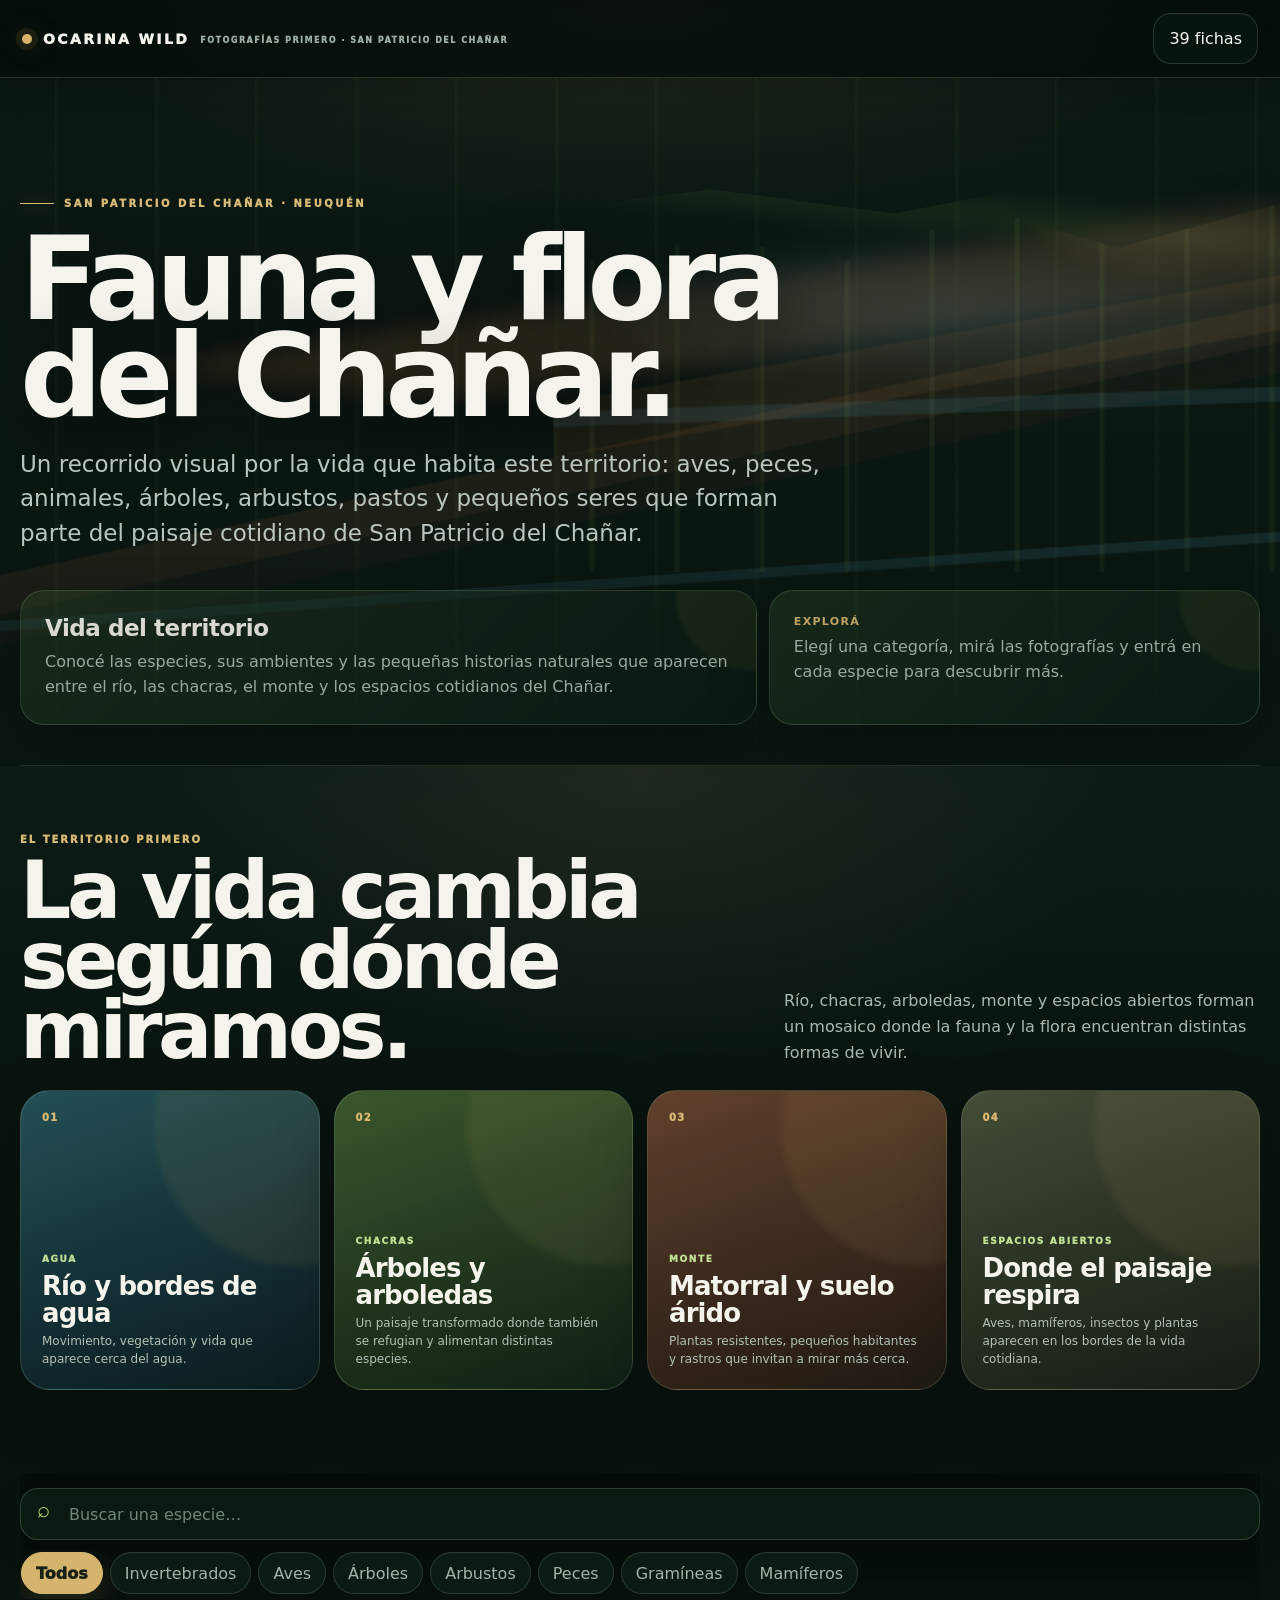
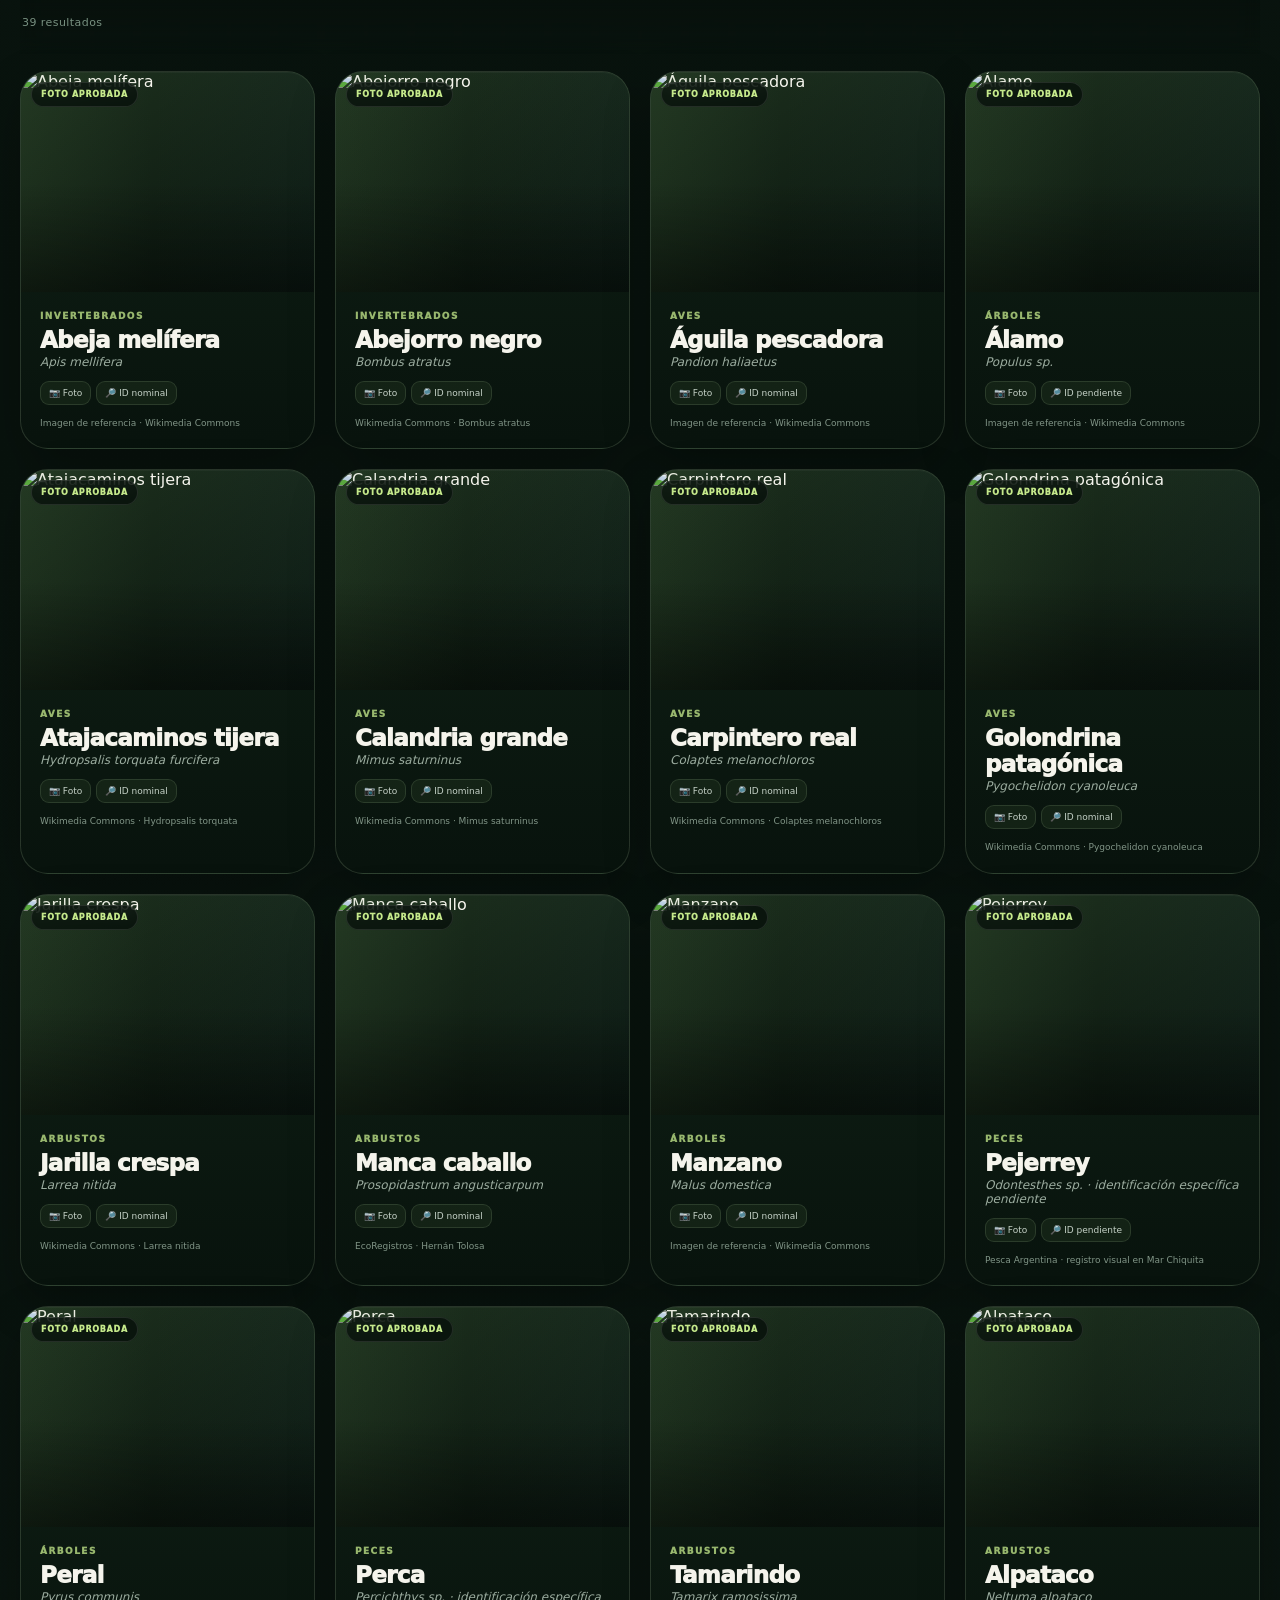
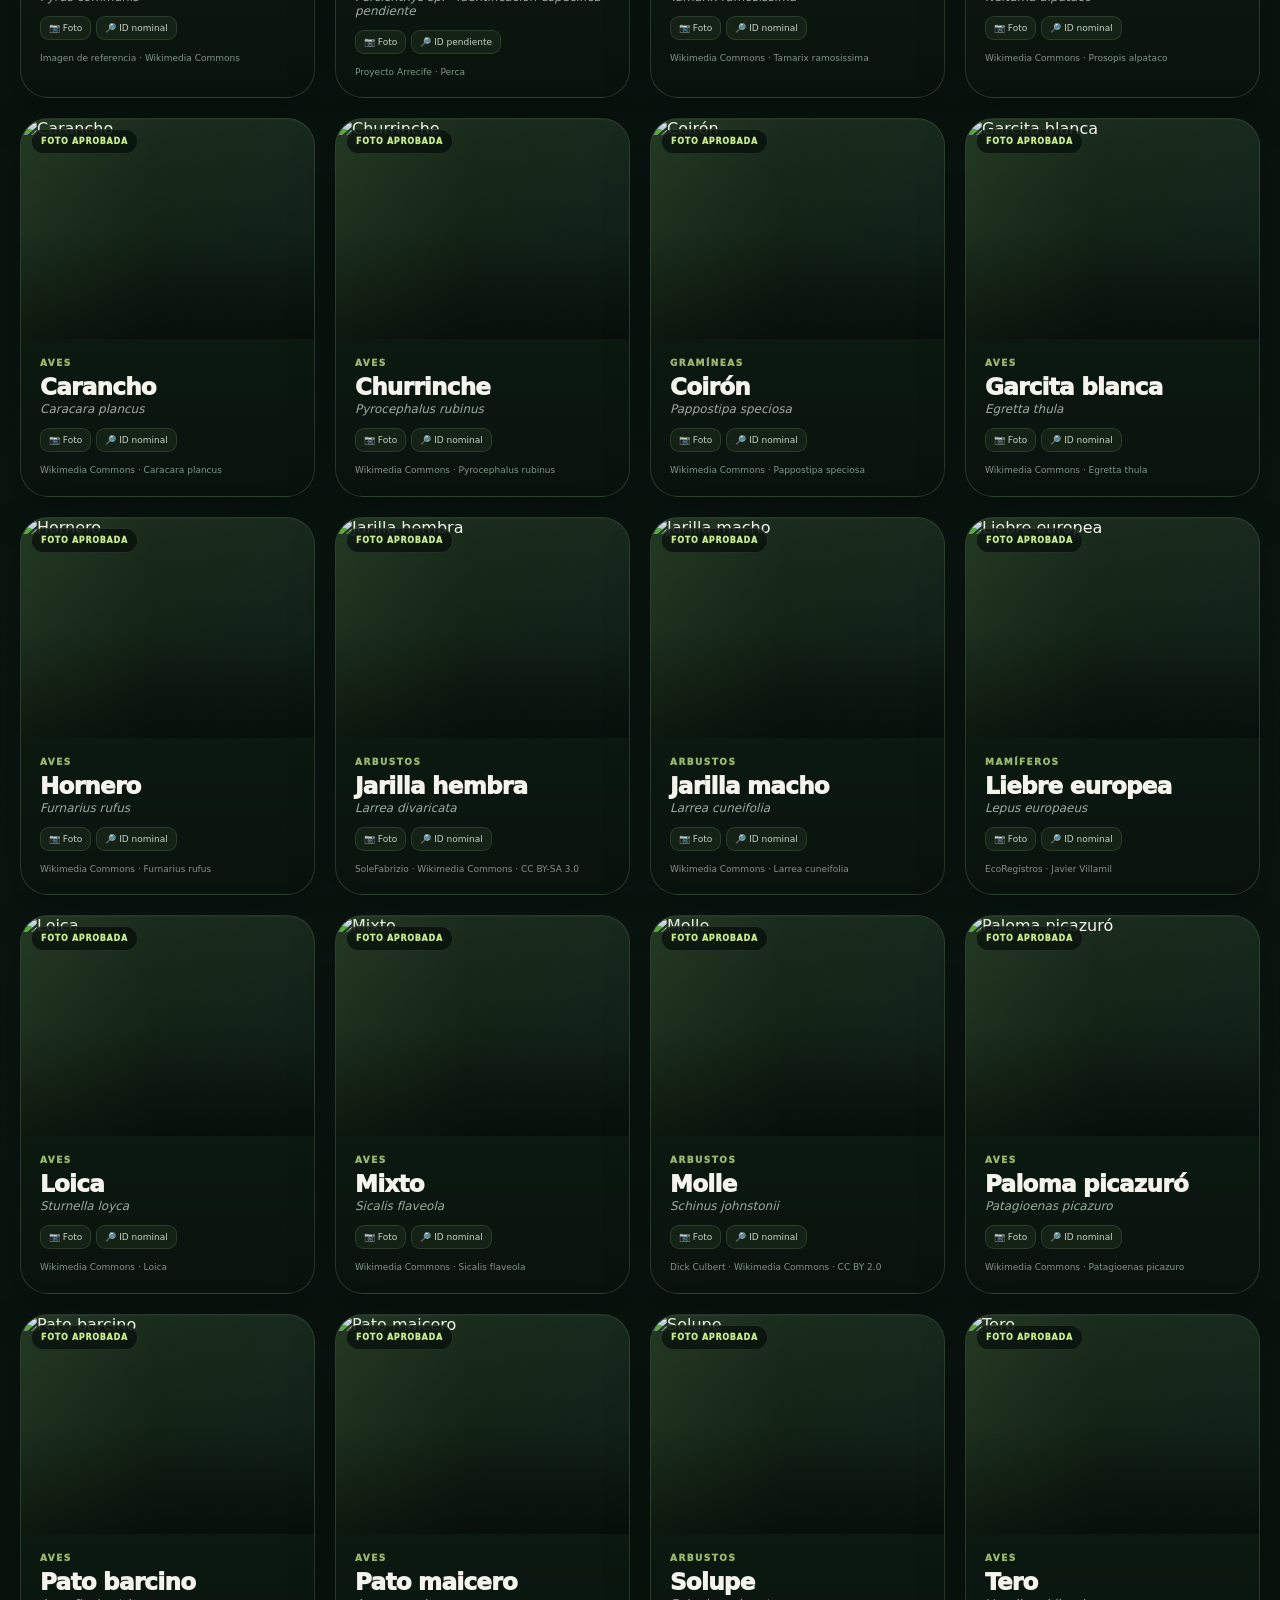
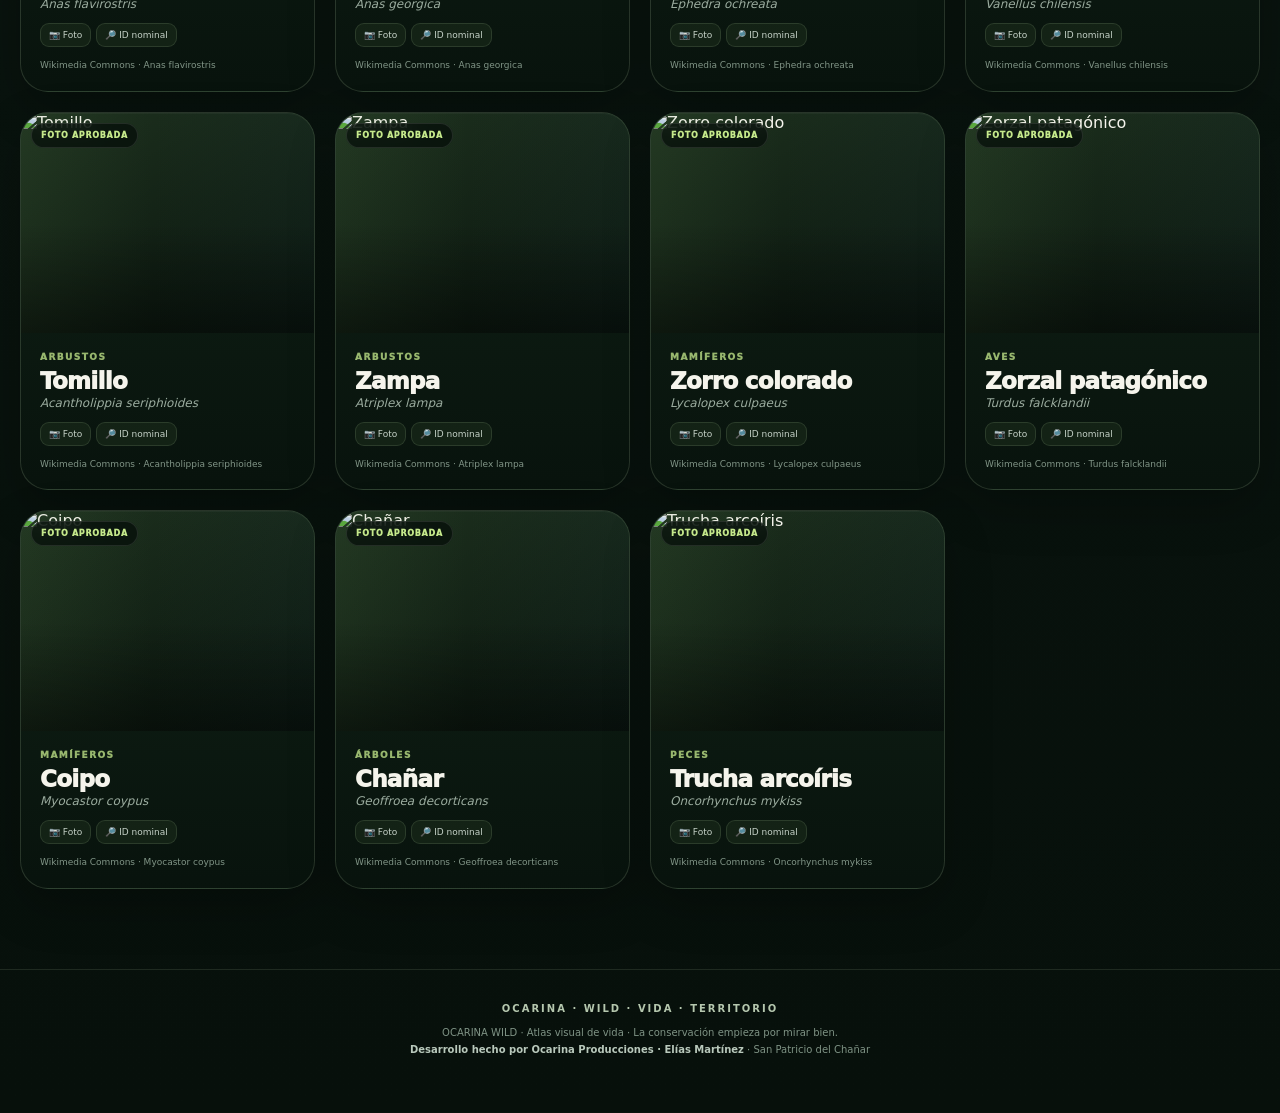
==== index.html @ 0716a410 "OCARINA WILD: reforzar identidad visual de San Patricio del Chañar" ====
<!doctype html>
<html lang="es">
<head>
<meta charset="utf-8"><meta name="viewport" content="width=device-width,initial-scale=1">
<meta name="theme-color" content="#07150e">
<title>OCARINA WILD · Fauna y flora de San Patricio del Chañar</title>
<style>
:root{
 --bg:#050b08;--bg2:#09150f;--panel:rgba(13,27,19,.82);--panel-solid:#0d1d14;
 --panel2:#12291c;--line:rgba(176,235,147,.16);--line-strong:rgba(186,242,138,.34);
 --text:#f5f8f3;--muted:#9aafa0;--accent:#baf28a;--accent2:#7ed957;--gold:#f3d27b;
 --shadow:0 24px 70px rgba(0,0,0,.32);--radius:24px;
}
*{box-sizing:border-box}
html{scroll-behavior:smooth}
body{
 margin:0;min-height:100vh;color:var(--text);
 font-family:Inter,ui-sans-serif,system-ui,-apple-system,BlinkMacSystemFont,"Segoe UI",sans-serif;
 background:
 radial-gradient(900px 520px at 50% -12%,rgba(67,125,73,.34),transparent 68%),
 radial-gradient(700px 420px at 0% 38%,rgba(37,93,54,.13),transparent 70%),
 linear-gradient(180deg,#07110b 0%,#050b08 48%,#07100b 100%);
 overflow-x:hidden;
}
body:before{
 content:"";position:fixed;inset:0;pointer-events:none;opacity:.16;z-index:-1;
 background-image:radial-gradient(rgba(255,255,255,.5) .55px,transparent .55px);
 background-size:7px 7px;mask-image:linear-gradient(to bottom,black,transparent 75%);
}
button,input{font:inherit}
button{touch-action:manipulation}
header{
 position:sticky;top:0;z-index:50;
 background:rgba(5,11,8,.72);backdrop-filter:blur(22px) saturate(1.3);
 border-bottom:1px solid rgba(186,242,138,.12);
 box-shadow:0 8px 30px rgba(0,0,0,.14)
}
.nav{max-width:1480px;margin:auto;padding:12px 20px;display:flex;justify-content:space-between;align-items:center;gap:15px}
.brand{font-weight:950;letter-spacing:.14em;font-size:14px;display:flex;align-items:center;gap:11px}
.brand:before{content:"";width:10px;height:10px;border-radius:50%;background:var(--accent);box-shadow:0 0 0 6px rgba(186,242,138,.08),0 0 24px rgba(186,242,138,.45)}
.brand small{display:block;color:#789181;font-size:8px;letter-spacing:.19em;margin-top:4px}
.counter{background:rgba(186,242,138,.07);border:1px solid var(--line);padding:10px 14px;border-radius:999px;color:var(--accent);font-weight:900;font-size:12px;white-space:nowrap}
main{max-width:1480px;margin:auto;padding:24px 20px 80px}
.hero{position:relative;padding:76px 0 34px;display:grid;gap:22px;isolation:isolate}
.hero:before{
 content:"WILD";position:absolute;right:-4%;top:8px;z-index:-1;font-size:clamp(120px,24vw,360px);
 font-weight:1000;letter-spacing:-.09em;color:rgba(186,242,138,.035);line-height:1;pointer-events:none
}
.eyebrow{color:var(--accent);font-size:10px;font-weight:950;letter-spacing:.22em;text-transform:uppercase;display:flex;align-items:center;gap:10px}
.eyebrow:before{content:"";width:34px;height:1px;background:var(--accent);box-shadow:0 0 12px rgba(186,242,138,.6)}
.hero h1{font-size:clamp(52px,8.5vw,112px);line-height:.84;letter-spacing:-.06em;margin:0;max-width:1050px;text-wrap:balance}
.hero p{font-size:clamp(17px,2vw,23px);line-height:1.5;color:var(--muted);max-width:860px;margin:0}
.law{display:grid;grid-template-columns:1.35fr .65fr;gap:14px;margin-top:4px}
.law-main,.law-side{
 position:relative;overflow:hidden;background:linear-gradient(135deg,rgba(186,242,138,.12),rgba(11,28,18,.84));
 border:1px solid var(--line);border-radius:var(--radius);padding:24px;box-shadow:var(--shadow)
}
.law-main:after,.law-side:after{content:"";position:absolute;width:150px;height:150px;border-radius:50%;right:-70px;top:-70px;background:rgba(186,242,138,.07);filter:blur(2px)}
.law-main strong{display:block;font-size:21px;margin-bottom:9px;letter-spacing:-.02em}
.law-main span,.law-side span{color:var(--muted);line-height:1.55}
.law-side b{display:block;color:var(--gold);margin-bottom:7px;font-size:11px;letter-spacing:.12em;text-transform:uppercase}
.pipeline{display:none;grid-template-columns:repeat(4,1fr);gap:10px;margin:20px 0}
.step{
 position:relative;overflow:hidden;background:linear-gradient(180deg,rgba(18,41,28,.8),rgba(10,23,16,.72));
 border:1px solid var(--line);border-radius:19px;padding:16px;transition:transform .25s ease,border-color .25s ease,background .25s ease
}
.step:hover{transform:translateY(-3px);border-color:var(--line-strong);background:rgba(18,41,28,.96)}
.step i{display:block;color:var(--gold);font-size:10px;font-style:normal;font-weight:950;letter-spacing:.12em}
.step b{display:block;margin:7px 0 4px;font-size:15px}.step span{color:var(--muted);font-size:12px;line-height:1.4}
.stats{display:none;grid-template-columns:repeat(5,1fr);gap:10px;margin:24px 0}
.stat{
 background:rgba(10,23,16,.74);border:1px solid var(--line);border-radius:18px;padding:15px;
 box-shadow:inset 0 1px 0 rgba(255,255,255,.025)
}
.stat b{display:block;font-size:28px;letter-spacing:-.04em}.stat span{color:var(--muted);font-size:10px;line-height:1.3}.stat.warn{border-color:rgba(243,210,123,.18)}.stat.warn b{color:var(--gold)}
.controls{position:sticky;top:66px;z-index:15;display:grid;gap:10px;margin:28px 0 17px;padding:12px 0;background:linear-gradient(180deg,rgba(5,11,8,.96) 0%,rgba(5,11,8,.88) 75%,transparent);backdrop-filter:blur(8px)}
.search{
 width:100%;min-height:52px;padding:15px 18px 15px 48px;border-radius:17px;border:1px solid var(--line);
 background:rgba(13,29,20,.9);color:var(--text);outline:none;
 box-shadow:0 12px 30px rgba(0,0,0,.18);transition:border-color .2s,box-shadow .2s
}
.search:focus{border-color:var(--line-strong);box-shadow:0 0 0 4px rgba(186,242,138,.06),0 12px 30px rgba(0,0,0,.2)}
.search::placeholder{color:#708678}
.controls:before{content:"⌕";position:absolute;left:17px;top:24px;color:var(--accent);font-size:22px;pointer-events:none}
.filters{display:flex;gap:7px;overflow:auto;padding:2px 1px 5px;scrollbar-width:none}.filters::-webkit-scrollbar{display:none}
.filter{
 min-height:42px;white-space:nowrap;border:1px solid var(--line);background:rgba(13,29,20,.78);color:var(--muted);
 padding:9px 14px;border-radius:999px;cursor:pointer;transition:.18s;box-shadow:inset 0 1px 0 rgba(255,255,255,.025)
}
.filter:hover{color:var(--text);border-color:var(--line-strong);transform:translateY(-1px)}
.filter.active{background:var(--accent);color:#10200e;border-color:var(--accent);font-weight:950;box-shadow:0 8px 24px rgba(126,217,87,.14)}
.results{color:#789181;font-size:11px;margin:7px 2px 13px}
.grid{display:grid;grid-template-columns:repeat(4,minmax(0,1fr));gap:16px}
.card{
 position:relative;background:linear-gradient(180deg,rgba(14,31,21,.95),rgba(9,21,15,.95));
 border:1px solid var(--line);border-radius:22px;overflow:hidden;cursor:pointer;
 box-shadow:0 12px 35px rgba(0,0,0,.18);transition:transform .3s cubic-bezier(.2,.8,.2,1),border-color .3s,box-shadow .3s
}
.card:hover{transform:translateY(-7px);border-color:rgba(186,242,138,.34);box-shadow:0 24px 55px rgba(0,0,0,.34)}
.card:active{transform:translateY(-2px) scale(.995)}
.photo{aspect-ratio:4/3;background:#08130c;position:relative;overflow:hidden}
.photo:after{content:"";position:absolute;inset:0;background:linear-gradient(180deg,transparent 55%,rgba(0,0,0,.34));pointer-events:none}
.photo img{width:100%;height:100%;display:block;object-fit:cover;transition:transform .65s cubic-bezier(.2,.8,.2,1),filter .35s}
.card:hover .photo img{transform:scale(1.055);filter:saturate(1.06) contrast(1.02)}
.photo-state{position:absolute;left:10px;top:10px;z-index:2;border-radius:999px;padding:7px 9px;font-size:8px;font-weight:950;letter-spacing:.09em;background:rgba(0,0,0,.62);backdrop-filter:blur(8px);border:1px solid rgba(255,255,255,.1)}
.photo-state.ok{color:var(--accent)}.photo-state.hold{color:var(--gold)}
.body{padding:15px}.tag{font-size:9px;text-transform:uppercase;letter-spacing:.16em;color:var(--accent);font-weight:950}
.name{font-size:21px;font-weight:950;margin:6px 0 2px;letter-spacing:-.03em}.sci{color:#8fa596;font-size:12px;font-style:italic}
.chips{display:flex;gap:5px;flex-wrap:wrap;margin:12px 0}.chips span{font-size:9px;color:#c4d5c7;background:rgba(18,41,28,.8);border:1px solid var(--line);padding:6px 8px;border-radius:9px}
.source{color:#6f8876;font-size:9px;line-height:1.4}
.empty{padding:65px 20px;text-align:center;color:var(--muted);border:1px dashed var(--line);border-radius:22px;background:rgba(13,29,20,.45)}
footer{max-width:1480px;margin:auto;padding:30px 20px 55px;color:#6e8475;font-size:10px;line-height:1.7;text-align:center;border-top:1px solid rgba(176,235,147,.08)}
footer:before{content:"OCARINA · WILD · VIDA · TERRITORIO";display:block;color:#92a897;letter-spacing:.2em;font-weight:900;margin-bottom:7px}
dialog{
 width:min(1040px,calc(100% - 18px));max-height:94vh;padding:0;border:1px solid rgba(186,242,138,.2);
 border-radius:28px;background:#0b1b12;color:var(--text);overflow:auto;box-shadow:0 35px 100px rgba(0,0,0,.65)
}
dialog::backdrop{background:rgba(0,0,0,.82);backdrop-filter:blur(7px)}
.modal-photo{width:100%;max-height:60vh;object-fit:contain;background:#06100a;display:block}
.modal-body{padding:23px}.close{
 position:sticky;top:12px;float:right;z-index:5;border:1px solid rgba(0,0,0,.08);background:var(--accent);
 color:#10200e;border-radius:999px;min-width:44px;min-height:44px;padding:9px 14px;font-weight:950;cursor:pointer;box-shadow:0 8px 25px rgba(0,0,0,.25);margin:12px
}
.modal-body h2{font-size:clamp(30px,5vw,50px);line-height:.95;letter-spacing:-.045em;margin:6px 0 3px}.modal-sci{color:var(--muted);font-style:italic}
.gate{display:inline-block;margin:16px 0 5px;padding:9px 11px;border-radius:10px;font-size:10px;font-weight:950;letter-spacing:.04em}.gate.good{background:rgba(186,242,138,.1);color:var(--accent);border:1px solid rgba(186,242,138,.18)}.gate.hold{background:rgba(244,209,122,.1);color:var(--gold);border:1px solid rgba(244,209,122,.18)}
.evidence{display:grid;grid-template-columns:repeat(4,1fr);gap:9px;margin:13px 0}.evidence div{background:rgba(18,41,28,.78);border:1px solid var(--line);padding:12px;border-radius:13px}.evidence b{display:block;font-size:9px;color:var(--gold);text-transform:uppercase;letter-spacing:.1em}.evidence span{display:block;color:var(--muted);font-size:10px;line-height:1.4;margin-top:6px}
.experience{display:grid;grid-template-columns:repeat(3,1fr);gap:10px;margin-top:17px}.experience div{border-top:1px solid var(--line);padding-top:12px}.experience b{font-size:10px;letter-spacing:.04em}.experience p{color:var(--muted);font-size:11px;line-height:1.5;margin:6px 0}
.source-line{color:#78907d;font-size:10px;margin-top:17px}.source-line a{color:var(--accent);text-decoration:none;display:inline-flex;align-items:center;min-height:44px}
@media(max-width:1050px){.grid{grid-template-columns:repeat(3,1fr)}.stats{grid-template-columns:repeat(3,1fr)}.law{grid-template-columns:1fr}.pipeline{grid-template-columns:repeat(2,1fr)}}
@media(max-width:700px){
 main{padding:18px 12px 60px}.hero{padding-top:45px}.hero h1{font-size:clamp(50px,14vw,72px)}
 .hero:before{right:-18%;top:20px;font-size:150px}.grid{grid-template-columns:repeat(2,1fr);gap:10px}.name{font-size:17px}.body{padding:12px}
 .stats{grid-template-columns:repeat(2,1fr);gap:8px}.stat{padding:13px}.stat b{font-size:24px}
 .controls{top:56px}.evidence,.experience{grid-template-columns:1fr 1fr}.modal-body h2{font-size:32px}
 .law-main,.law-side{padding:19px}.pipeline{gap:8px}
}
@media(max-width:450px){
 .nav{padding:10px 12px}.brand{font-size:12px}.brand small{font-size:7px;max-width:190px;line-height:1.25}.counter{padding:8px 10px;font-size:10px}
 .hero{padding-top:35px}.hero h1{font-size:52px}.hero p{font-size:16px}
 .grid{grid-template-columns:1fr}.photo{aspect-ratio:16/10}.pipeline{grid-template-columns:1fr}.stats{grid-template-columns:1fr 1fr}
 .evidence,.experience{grid-template-columns:1fr}.modal-body{padding:17px}.modal-photo{max-height:48vh}
}
@media(prefers-reduced-motion:reduce){
 html{scroll-behavior:auto}.card,.card:hover,.step,.step:hover,.photo img,.card:hover .photo img{transition:none;transform:none}
}
@media(pointer:coarse){.filter{min-height:44px}.close{min-width:46px;min-height:46px}}

.territory-showcase{margin:34px 0 8px;padding:34px 0 8px;border-top:1px solid rgba(176,235,147,.10)}
.territory-heading{display:grid;grid-template-columns:1.15fr .85fr;gap:30px;align-items:end;margin-bottom:18px}
.section-kicker{display:block;color:var(--gold);font-size:10px;font-weight:950;letter-spacing:.2em;margin-bottom:10px}
.territory-heading h2{margin:0;font-size:clamp(32px,5vw,62px);line-height:.92;letter-spacing:-.055em}
.territory-heading p{margin:0;color:var(--muted);font-size:15px;line-height:1.6;max-width:620px}
.territory-grid{display:grid;grid-template-columns:repeat(4,1fr);gap:10px}
.territory-card{min-height:220px;padding:18px;display:flex;flex-direction:column;justify-content:space-between;border:1px solid var(--line);border-radius:22px;overflow:hidden;position:relative;background:linear-gradient(145deg,rgba(20,46,30,.88),rgba(7,18,12,.96));box-shadow:0 16px 42px rgba(0,0,0,.16);transition:transform .3s,border-color .3s,box-shadow .3s}
.territory-card:before{content:"";position:absolute;width:180px;height:180px;border-radius:50%;right:-70px;top:-70px;background:rgba(186,242,138,.06);filter:blur(3px)}
.territory-card:hover{transform:translateY(-5px);border-color:var(--line-strong);box-shadow:0 25px 55px rgba(0,0,0,.28)}
.territory-card.water{background:linear-gradient(145deg,rgba(20,55,49,.9),rgba(7,18,14,.96))}
.territory-card.rural{background:linear-gradient(145deg,rgba(45,57,25,.88),rgba(10,20,13,.96))}
.territory-card.wild{background:linear-gradient(145deg,rgba(52,43,24,.86),rgba(12,17,11,.96))}
.territory-card.open{background:linear-gradient(145deg,rgba(42,47,29,.84),rgba(9,17,12,.96))}
.territory-mark{font-size:10px;color:var(--gold);font-weight:950;letter-spacing:.12em}
.territory-card span{font-size:9px;color:var(--accent);font-weight:950;letter-spacing:.18em}
.territory-card h3{margin:7px 0 6px;font-size:21px;line-height:1.02;letter-spacing:-.035em}
.territory-card p{margin:0;color:#9eb0a2;font-size:11px;line-height:1.5;max-width:250px}
@media(max-width:1050px){.territory-grid{grid-template-columns:repeat(2,1fr)}}
@media(max-width:700px){.territory-heading{grid-template-columns:1fr;gap:12px}.territory-showcase{margin-top:25px;padding-top:27px}.territory-grid{gap:8px}.territory-card{min-height:190px;padding:15px}.territory-card h3{font-size:18px}}
@media(max-width:450px){.territory-grid{grid-template-columns:1fr}.territory-card{min-height:155px}.territory-card p{max-width:310px}}


/* WILD EXPERIENCE LAYER · visual only */
body{background:
 radial-gradient(1000px 500px at 50% -10%,rgba(83,140,76,.30),transparent 68%),
 radial-gradient(600px 500px at 100% 35%,rgba(44,102,60,.12),transparent 70%),
 linear-gradient(180deg,#06110a 0%,#050b08 42%,#08120c 100%);}
body:after{content:"";position:fixed;inset:0;pointer-events:none;z-index:60;opacity:.035;background:linear-gradient(115deg,transparent 0 48%,rgba(255,255,255,.8) 49%,transparent 50%);background-size:320px 320px;mix-blend-mode:screen}
.hero{min-height:560px;align-content:center;padding:105px 0 54px}
.hero:after{content:"";position:absolute;inset:5% -10% 0;border-radius:50%;background:radial-gradient(ellipse at center,rgba(143,190,105,.12),transparent 62%);z-index:-2;filter:blur(12px)}
.hero h1{max-width:1120px;text-shadow:0 10px 50px rgba(0,0,0,.35)}
.hero p{max-width:760px}
.law{margin-top:10px;transform:translateY(8px);opacity:.88;transition:opacity .4s,transform .4s}
.law:hover{opacity:1;transform:translateY(4px)}
.territory-showcase{position:relative;margin:20px 0 15px;padding:58px 0 28px;border-top:1px solid rgba(176,235,147,.10)}
.territory-showcase:before{content:"";position:absolute;left:-12%;right:-12%;top:0;height:360px;background:radial-gradient(ellipse at 50% 0,rgba(108,153,83,.11),transparent 68%);pointer-events:none}
.territory-heading{position:relative;display:grid;grid-template-columns:1.2fr .8fr;gap:50px;align-items:end;margin-bottom:25px}
.territory-heading h2{font-size:clamp(38px,6vw,76px);line-height:.87}
.territory-heading p{font-size:16px;max-width:560px}
.territory-grid{position:relative;display:grid;grid-template-columns:repeat(4,1fr);gap:11px}
.territory-card{min-height:280px;padding:21px;border-radius:28px;background:linear-gradient(155deg,rgba(24,53,34,.93),rgba(6,17,11,.98));transition:transform .5s cubic-bezier(.2,.8,.2,1),border-color .4s,box-shadow .5s}
.territory-card:after{content:"";position:absolute;inset:0;background:linear-gradient(135deg,transparent 35%,rgba(255,255,255,.025));pointer-events:none}
.territory-card:hover{transform:translateY(-9px) scale(1.012);box-shadow:0 30px 70px rgba(0,0,0,.34)}
.territory-card h3{font-size:24px}
.territory-card p{font-size:12px}
.controls{margin-top:40px}
.results{letter-spacing:.04em}
.grid{gap:18px}
.card{border-radius:26px}
.card:after{content:"";position:absolute;inset:0;border-radius:26px;pointer-events:none;box-shadow:inset 0 1px 0 rgba(255,255,255,.035)}
.photo{aspect-ratio:4/3}
.photo img{filter:saturate(.94) contrast(1.01)}
.card:hover .photo img{transform:scale(1.07);filter:saturate(1.12) contrast(1.03)}
.body{padding:17px}
.name{font-size:22px}
.card .tag{opacity:.82}
.chips span{transition:background .25s,border-color .25s}
.card:hover .chips span{background:rgba(186,242,138,.08);border-color:rgba(186,242,138,.22)}
dialog{animation:wildDialog .28s ease-out}
@keyframes wildDialog{from{opacity:0;transform:translateY(18px) scale(.985)}to{opacity:1;transform:none}}
.modal-photo{max-height:64vh}
.modal-body{padding:28px}
.modal-body h2{font-size:clamp(36px,5vw,58px)}
.experience div{transition:transform .25s}
.experience div:hover{transform:translateY(-2px)}
@media(max-width:1050px){.territory-grid{grid-template-columns:repeat(2,1fr)}}
@media(max-width:700px){
 .hero{min-height:0;padding:65px 0 40px}
 .territory-heading{grid-template-columns:1fr;gap:16px}
 .territory-grid{grid-template-columns:repeat(2,1fr)}
 .territory-card{min-height:220px}
}
@media(max-width:450px){
 .territory-grid{grid-template-columns:1fr}
 .territory-card{min-height:185px}
 .hero{padding-top:52px}
}


/* =========================================================
   OCARINA WILD · CHAÑAR TERRITORY ART DIRECTION
   Visual-only layer. No JS / data / interaction changes.
   Identity: río Neuquén + bardas + oasis + chacras + álamos.
   ========================================================= */

:root{
 --bg:#07100c;
 --bg2:#0a1711;
 --river:#4f91a0;
 --river-deep:#183f48;
 --barda:#9a6748;
 --barda-deep:#4b3025;
 --soil:#6f5038;
 --oasis:#587b43;
 --leaf:#86ad5d;
 --vine:#496f3c;
 --sun:#d7b36a;
 --mist:#b9d1c4;
 --accent:#b7df78;
 --text:#f5f4ec;
 --muted:#a5b2a8;
 --line:rgba(207,226,188,.17);
 --line-strong:rgba(207,226,188,.38);
 --shadow:0 30px 90px rgba(0,0,0,.38);
}

/* CHÑR atmospheric background */
body{
 background:
   radial-gradient(900px 330px at 50% 0%,rgba(211,179,106,.11),transparent 65%),
   linear-gradient(180deg,#0b1711 0%,#08120d 33%,#0a1510 70%,#07100b 100%);
}
body:before{
 opacity:.12;
 background-image:
   linear-gradient(90deg,transparent 0 49.7%,rgba(255,255,255,.16) 50%,transparent 50.3%),
   linear-gradient(rgba(255,255,255,.07) 1px,transparent 1px);
 background-size:80px 80px,80px 80px;
 mask-image:linear-gradient(to bottom,black 0%,transparent 80%);
}
body:after{
 content:"";
 position:fixed;
 z-index:-3;
 left:-5vw;right:-5vw;bottom:-12vh;height:48vh;
 pointer-events:none;
 background:
   radial-gradient(ellipse at 15% 65%,rgba(88,123,67,.25),transparent 35%),
   radial-gradient(ellipse at 80% 75%,rgba(79,145,160,.20),transparent 32%),
   linear-gradient(170deg,transparent 0 50%,rgba(95,68,47,.22) 50.2% 58%,transparent 58.3%);
 filter:blur(1px);
}

/* A horizon built from the actual visual grammar of Chañar */
main{position:relative}
main:before{
 content:"";
 position:absolute;
 z-index:-2;
 left:50%;
 top:0;
 width:100vw;
 height:720px;
 transform:translateX(-50%);
 pointer-events:none;
 background:
   /* distant Neuquén river */
   linear-gradient(176deg,transparent 0 67%,rgba(51,104,116,.24) 67.2% 68.2%,transparent 68.5%),
   /* barda strata */
   linear-gradient(168deg,transparent 0 50%,rgba(119,77,54,.18) 50.2% 54%,rgba(71,47,35,.13) 54.2% 57%,transparent 57.3%),
   /* oasis */
   repeating-linear-gradient(90deg,transparent 0 54px,rgba(104,145,73,.06) 55px 58px,transparent 59px 100px);
 mask-image:linear-gradient(to bottom,black 0%,black 65%,transparent 100%);
}

/* Header becomes a field-navigation instrument */
header{
 background:rgba(5,13,9,.76);
 border-bottom:1px solid rgba(207,226,188,.16);
}
.nav{
 max-width:1500px;
 padding:13px 22px;
}
.brand{
 letter-spacing:.17em;
}
.brand:before{
 background:var(--sun);
 box-shadow:0 0 0 6px rgba(215,179,106,.09),0 0 28px rgba(215,179,106,.35);
}
.brand small{
 color:#9eb0a3;
}

/* Hero = landscape, not generic dark portal */
.hero{
 min-height:650px;
 padding:96px 0 48px;
 position:relative;
}
.hero:before{
 content:"";
 position:absolute;
 z-index:-1;
 right:-8%;
 top:0;
 width:65%;
 height:470px;
 font-size:0;
 background:
   radial-gradient(ellipse at 75% 18%,rgba(215,179,106,.18),transparent 18%),
   linear-gradient(170deg,transparent 0 49%,rgba(137,91,61,.18) 49.5% 58%,transparent 58.5%),
   linear-gradient(178deg,transparent 0 62%,rgba(79,145,160,.18) 62.5% 65%,transparent 65.5%),
   repeating-linear-gradient(90deg,transparent 0 36px,rgba(117,153,82,.11) 37px 41px,transparent 42px 85px);
 clip-path:polygon(0 35%,20% 29%,36% 34%,54% 23%,70% 31%,100% 17%,100% 100%,0 100%);
 opacity:.9;
}
.hero:after{
 content:"";
 position:absolute;
 z-index:-2;
 left:-7%;
 right:-7%;
 bottom:-10px;
 height:270px;
 background:
   linear-gradient(172deg,transparent 0 55%,rgba(111,80,56,.32) 55.4% 72%,transparent 72.5%),
   linear-gradient(6deg,transparent 0 68%,rgba(82,122,64,.18) 68.4% 75%,transparent 75.4%),
   radial-gradient(ellipse at 72% 65%,rgba(79,145,160,.24),transparent 31%);
 clip-path:polygon(0 22%,13% 28%,25% 18%,40% 30%,55% 20%,68% 29%,83% 14%,100% 22%,100% 100%,0 100%);
}

.eyebrow{
 color:#d8bb78;
 letter-spacing:.25em;
}
.eyebrow:before{
 background:#d8bb78;
 box-shadow:0 0 16px rgba(216,187,120,.55);
}
.hero h1{
 max-width:1050px;
 font-size:clamp(58px,9vw,126px);
 text-shadow:0 18px 60px rgba(0,0,0,.46);
}
.hero p{
 color:#b9c5bd;
 max-width:820px;
}

/* Territory cards become a visual map of Chañar */
.territory-showcase{
 margin:0 0 28px;
 padding:68px 0 35px;
 border-top:1px solid rgba(207,226,188,.13);
}
.territory-showcase:before{
 height:480px;
 background:
  radial-gradient(ellipse at 50% 0%,rgba(215,179,106,.09),transparent 45%),
  linear-gradient(180deg,rgba(79,145,160,.05),transparent 70%);
}
.section-kicker{color:#d9ba73}
.territory-heading h2{
 font-size:clamp(40px,6.3vw,82px);
}
.territory-heading p{
 color:#abbab0;
}
.territory-grid{
 gap:14px;
}
.territory-card{
 min-height:300px;
 border-radius:30px;
 border-color:rgba(207,226,188,.18);
 box-shadow:0 22px 60px rgba(0,0,0,.27);
 isolation:isolate;
}
.territory-card:before{
 width:280px;height:280px;
 right:-115px;top:-105px;
 background:rgba(215,179,106,.08);
}
.territory-card:after{
 opacity:.7;
}
.territory-card.water{
 background:
  linear-gradient(160deg,rgba(37,83,91,.94),rgba(7,24,27,.98));
}
.territory-card.rural{
 background:
  linear-gradient(160deg,rgba(63,91,48,.94),rgba(13,28,17,.98));
}
.territory-card.wild{
 background:
  linear-gradient(160deg,rgba(105,69,48,.92),rgba(27,22,16,.98));
}
.territory-card.open{
 background:
  linear-gradient(160deg,rgba(74,84,59,.90),rgba(18,25,18,.98));
}
.territory-card .territory-mark{
 color:#d9b873;
}
.territory-card span{
 color:#c0df94;
}
.territory-card h3{
 font-size:26px;
}
.territory-card p{
 color:#b4c1b6;
}

/* Existing law panels become field notes, not generic UI boxes */
.law{
 grid-template-columns:1.2fr .8fr;
 gap:12px;
}
.law-main,.law-side{
 background:
   linear-gradient(135deg,rgba(64,95,55,.30),rgba(10,26,17,.86));
 border-color:rgba(207,226,188,.18);
 box-shadow:0 20px 60px rgba(0,0,0,.22);
}
.law-main:after,.law-side:after{
 background:rgba(215,179,106,.07);
}
.law-main strong{
 font-size:23px;
}
.law-main span,.law-side span{
 color:#afbeb3;
}
.law-side b{
 color:#d8b86f;
}

/* Search zone = field guide */
.controls{
 margin-top:48px;
 padding:15px 0 12px;
 background:linear-gradient(180deg,rgba(6,14,10,.97),rgba(6,14,10,.89),transparent);
}
.search{
 border-radius:18px;
 background:rgba(12,28,19,.92);
 border-color:rgba(207,226,188,.19);
}
.search:focus{
 border-color:rgba(215,179,106,.55);
 box-shadow:0 0 0 4px rgba(215,179,106,.07),0 14px 40px rgba(0,0,0,.25);
}
.filter{
 background:rgba(15,31,21,.82);
 border-color:rgba(207,226,188,.16);
}
.filter.active{
 background:#d5b56d;
 color:#172016;
 border-color:#d5b56d;
 box-shadow:0 9px 28px rgba(213,181,109,.15);
}

/* Species cards: naturalist field-guide feel */
.grid{
 gap:20px;
}
.card{
 background:
  linear-gradient(180deg,rgba(17,35,23,.97),rgba(8,19,13,.98));
 border-color:rgba(207,226,188,.16);
 border-radius:28px;
 box-shadow:0 18px 48px rgba(0,0,0,.24);
}
.card:hover{
 border-color:rgba(215,179,106,.42);
 box-shadow:0 30px 72px rgba(0,0,0,.37);
}
.photo{
 aspect-ratio:4/3;
 background:
   linear-gradient(145deg,rgba(83,110,65,.22),rgba(8,20,13,.9));
}
.photo:after{
 background:
  linear-gradient(180deg,transparent 50%,rgba(0,0,0,.42)),
  linear-gradient(90deg,rgba(78,119,65,.10),transparent 45%,rgba(68,105,111,.08));
}
.photo-state{
 background:rgba(5,13,9,.72);
}
.photo-state.ok{
 color:#c5e98b;
}
.body{
 padding:19px;
}
.tag{
 color:#b8db83;
}
.name{
 font-size:23px;
}
.sci{
 color:#9bac9f;
}
.chips span{
 background:rgba(61,91,52,.20);
 border-color:rgba(207,226,188,.13);
 color:#c6d2c8;
}
.source{
 color:#819587;
}

/* Footer closes as a local naturalist project */
footer{
 border-top-color:rgba(207,226,188,.12);
 color:#7f9385;
}
footer:before{
 color:#b5c7ae;
}
footer strong{
 color:#b9c9bc !important;
}

/* Modal becomes a specimen plate */
dialog{
 background:
  linear-gradient(180deg,#0d2116,#07130c);
 border-color:rgba(215,179,106,.28);
}
dialog::backdrop{
 background:rgba(2,8,5,.84);
}
.modal-photo{
 background:
  linear-gradient(145deg,#13271b,#07110c);
}
.close{
 background:#d6b56c;
 color:#182017;
}
.modal-body h2{
 text-shadow:0 8px 35px rgba(0,0,0,.35);
}
.gate.good{
 color:#c7ec91;
 border-color:rgba(199,236,145,.24);
 background:rgba(137,180,91,.10);
}
.evidence div{
 background:rgba(55,82,47,.20);
 border-color:rgba(207,226,188,.13);
}
.evidence b{
 color:#d6b56c;
}

/* Mobile: preserve the exact responsive behavior, only refine the atmosphere */
@media(max-width:700px){
 body:after{height:35vh}
 .hero{
  min-height:590px;
  padding-top:68px;
 }
 .hero:before{
  width:120%;
  right:-25%;
  top:70px;
  height:400px;
 }
 .hero:after{
  height:230px;
 }
 .territory-showcase{
  padding-top:46px;
 }
 .territory-card{
  min-height:235px;
 }
 .territory-card h3{
  font-size:22px;
 }
 .grid{
  gap:12px;
 }
 .card{
  border-radius:23px;
 }
 .body{
  padding:14px;
 }
 .name{
  font-size:19px;
 }
}
@media(max-width:450px){
 .hero{
  min-height:550px;
  padding-top:50px;
 }
 .hero h1{
  font-size:54px;
 }
 .hero p{
  font-size:16px;
 }
 .hero:before{
  top:120px;
  height:310px;
  opacity:.78;
 }
 .territory-card{
  min-height:185px;
 }
 .territory-card h3{
  font-size:21px;
 }
}

</style>
</head>
<body>
<header><div class="nav"><div class="brand">OCARINA WILD<small>FOTOGRAFÍAS PRIMERO · SAN PATRICIO DEL CHAÑAR</small></div><div id="counter" class="stat"></div></div></header>
<main>
<section class="hero"><div class="eyebrow">San Patricio del Chañar · Neuquén</div><h1>Fauna y flora<br>del Chañar.</h1><p>Un recorrido visual por la vida que habita este territorio: aves, peces, animales, árboles, arbustos, pastos y pequeños seres que forman parte del paisaje cotidiano de San Patricio del Chañar.</p><div class="law"><div class="law-main"><strong>Vida del territorio</strong><span>Conocé las especies, sus ambientes y las pequeñas historias naturales que aparecen entre el río, las chacras, el monte y los espacios cotidianos del Chañar.</span></div><div class="law-side"><b>Explorá</b><span>Elegí una categoría, mirá las fotografías y entrá en cada especie para descubrir más.</span></div></div></section><section class="territory-showcase" aria-label="Paisajes y ambientes del Chañar">
  <div class="territory-heading">
    <div>
      <span class="section-kicker">EL TERRITORIO PRIMERO</span>
      <h2>La vida cambia<br>según dónde miramos.</h2>
    </div>
    <p>Río, chacras, arboledas, monte y espacios abiertos forman un mosaico donde la fauna y la flora encuentran distintas formas de vivir.</p>
  </div>
  <div class="territory-grid">
    <article class="territory-card water">
      <div class="territory-mark">01</div>
      <div><span>AGUA</span><h3>Río y bordes de agua</h3><p>Movimiento, vegetación y vida que aparece cerca del agua.</p></div>
    </article>
    <article class="territory-card rural">
      <div class="territory-mark">02</div>
      <div><span>CHACRAS</span><h3>Árboles y arboledas</h3><p>Un paisaje transformado donde también se refugian y alimentan distintas especies.</p></div>
    </article>
    <article class="territory-card wild">
      <div class="territory-mark">03</div>
      <div><span>MONTE</span><h3>Matorral y suelo árido</h3><p>Plantas resistentes, pequeños habitantes y rastros que invitan a mirar más cerca.</p></div>
    </article>
    <article class="territory-card open">
      <div class="territory-mark">04</div>
      <div><span>ESPACIOS ABIERTOS</span><h3>Donde el paisaje respira</h3><p>Aves, mamíferos, insectos y plantas aparecen en los bordes de la vida cotidiana.</p></div>
    </article>
  </div>
</section>
<section class="pipeline" aria-hidden="true"><div class="step"><i>01 · EVIDENCIA</i><b>Foto viva</b><span>La imagen tiene que mostrar vida real y ser auditable.</span></div><div class="step"><i>02 · IDENTIDAD</i><b>Reconocer</b><span>La identificación nunca debe ir más lejos que la evidencia.</span></div><div class="step"><i>03 · TERRITORIO</i><b>Ubicar</b><span>Referencia regional y registro local son cosas distintas.</span></div><div class="step"><i>04 · EXPERIENCIA</i><b>Descubrir</b><span>Hábitat, observación y aprendizaje llegan después.</span></div></section><section class="stats" aria-hidden="true"><div class="stat"><b id="approved">0</b><span>fotos que superan la puerta</span></div><div class="stat"><b id="speciesCount">0</b><span>fichas visuales</span></div><div class="stat"><b id="exactId">0</b><span>identificaciones nominales</span></div><div class="stat"><b id="localContext">0</b><span>con contexto local documentado</span></div><div class="stat warn"><b id="licensePending">0</b><span>licencias por verificar</span></div></section><section class="controls"><input id="search" class="search" aria-label="Buscar fauna y flora del Chañar" placeholder="Buscar una especie…"><div id="filters" class="filters"></div><div id="resultCount" class="results"></div></section>
<section id="grid" class="grid"></section><div id="empty" class="empty" hidden>No encontramos especies con ese criterio.</div>
</main><footer>OCARINA WILD · Atlas visual de vida · La conservación empieza por mirar bien.<br><strong style="color:#a8b9ac">Desarrollo hecho por Ocarina Producciones · Elías Martínez</strong> · San Patricio del Chañar</footer>
<dialog id="modal"><button class="close" id="close">Cerrar</button><img id="modalImg" class="modal-photo" alt=""><div class="modal-body"><div id="modalTag" class="tag"></div><h2 id="modalName"></h2><div id="modalSci" class="modal-sci"></div><div id="modalGate"></div><div id="modalEvidence" class="evidence"></div><p id="modalNote"></p><div class="experience"><div><b>👀 Primera pista</b><p id="modalClue"></p></div><div><b>🏞️ Hábitat</b><p id="modalHabitat"></p></div><div><b>🫶 Cómo observar</b><p id="modalObserve"></p></div></div><div class="source-line" id="modalSource"></div><div class="source-line"><a id="modalLink" target="_blank" rel="noopener">Ver fuente fotográfica</a></div></div></dialog>
<script src="data.js?v=photo-first-2"></script><script src="wild-meta.js?v=2"></script><script src="app.js?v=photo-first-2"></script>
</body></html>
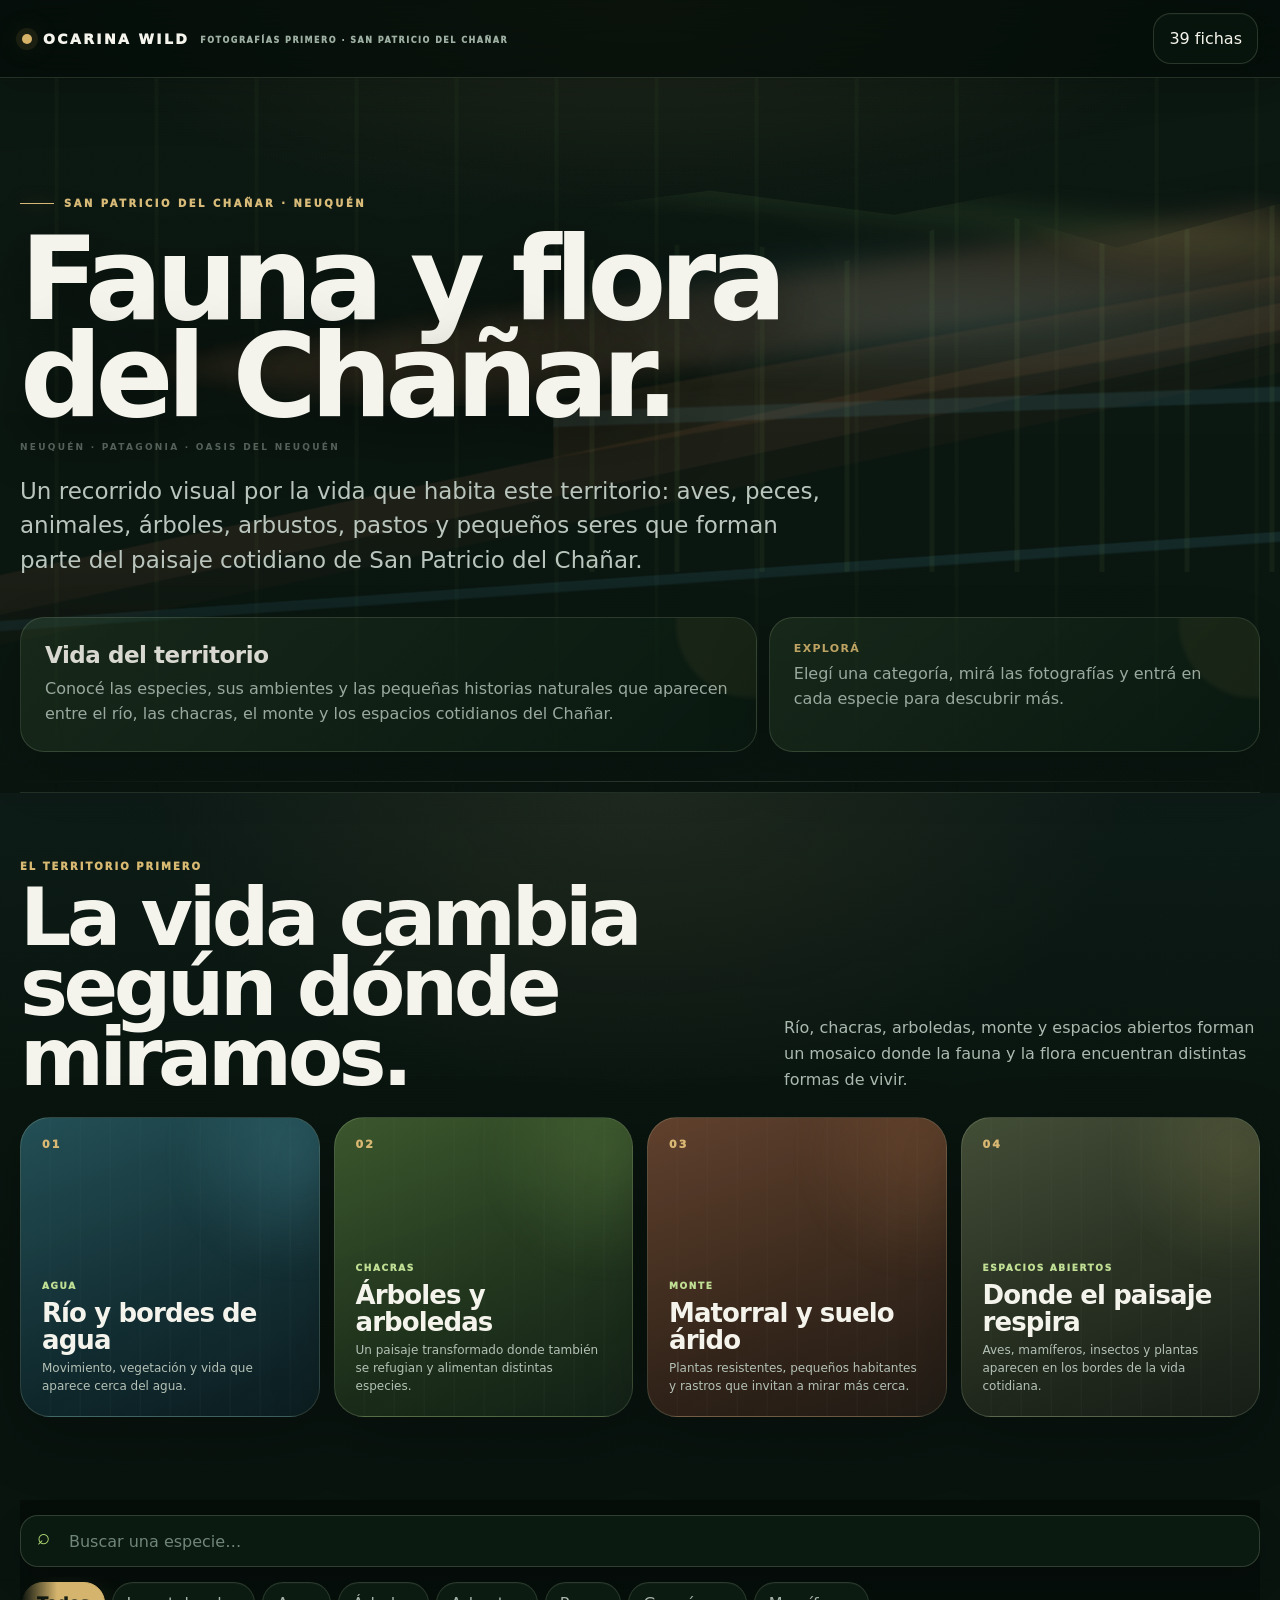
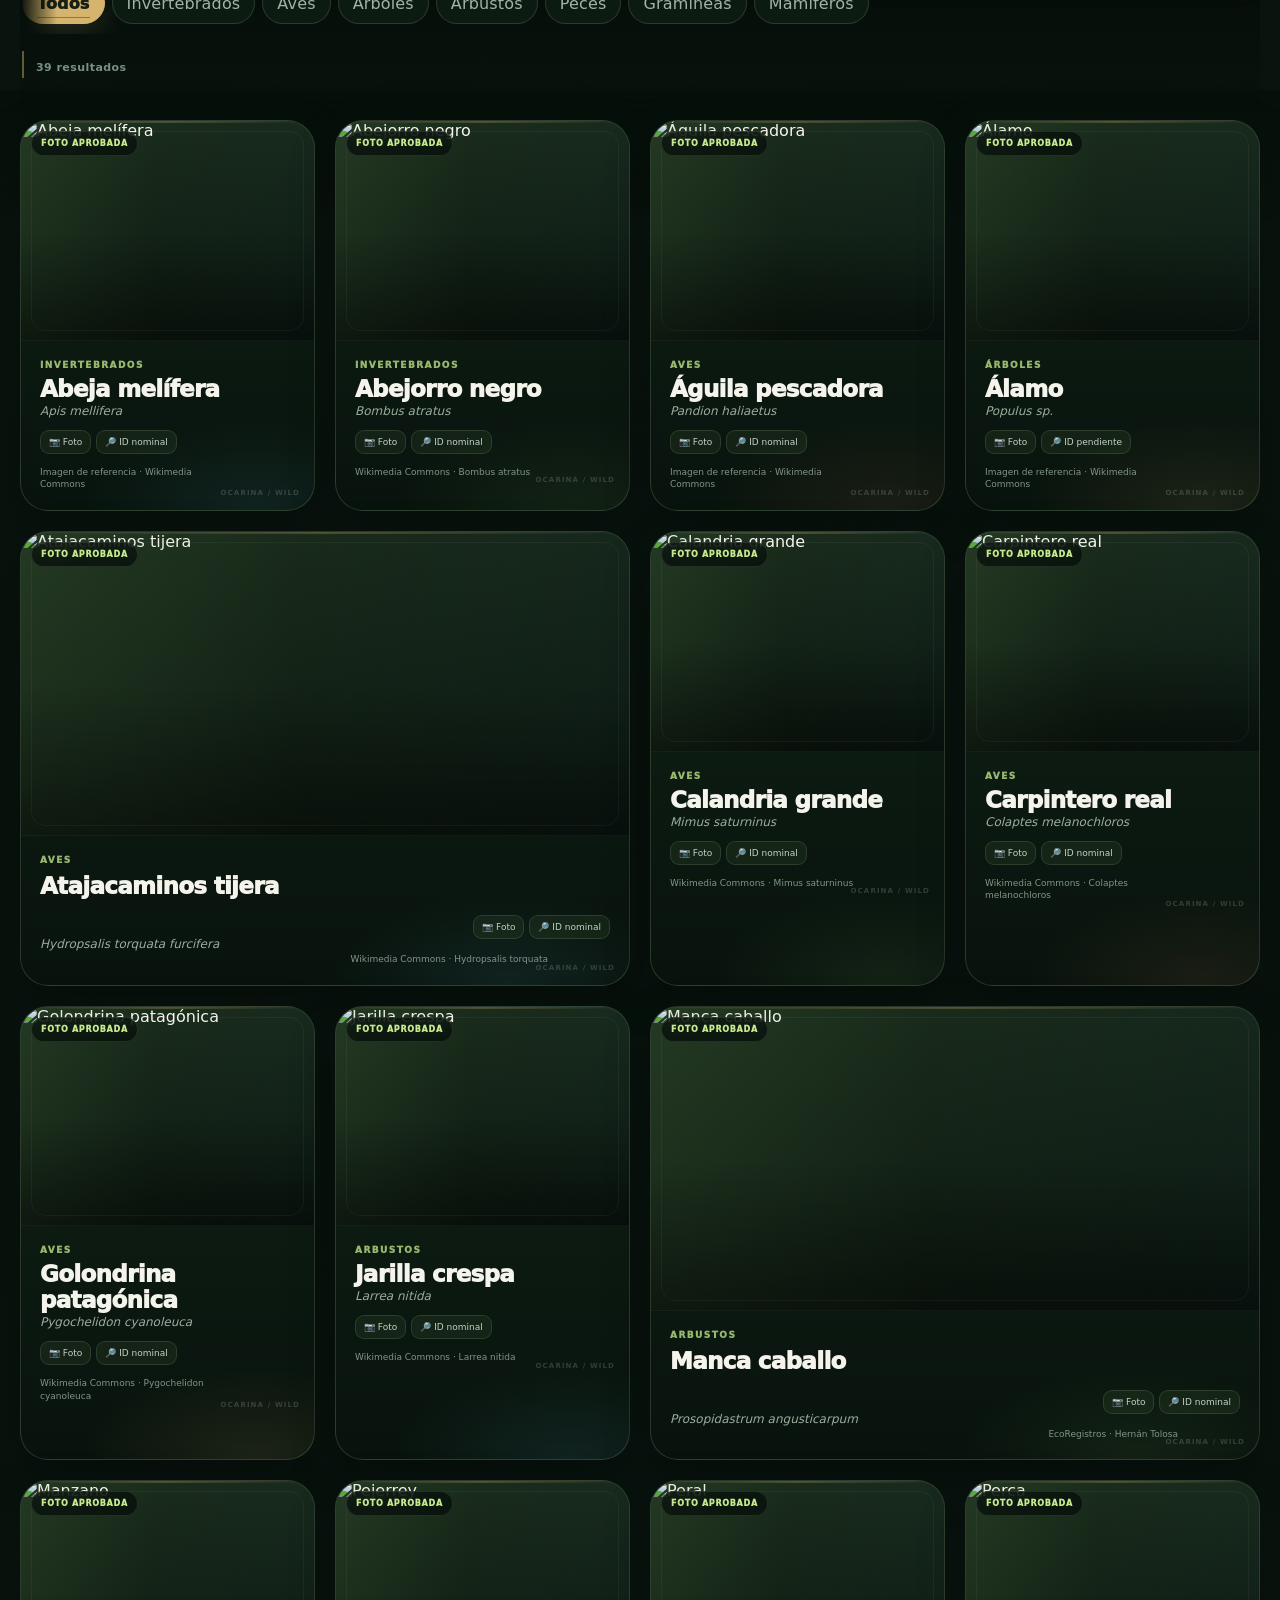
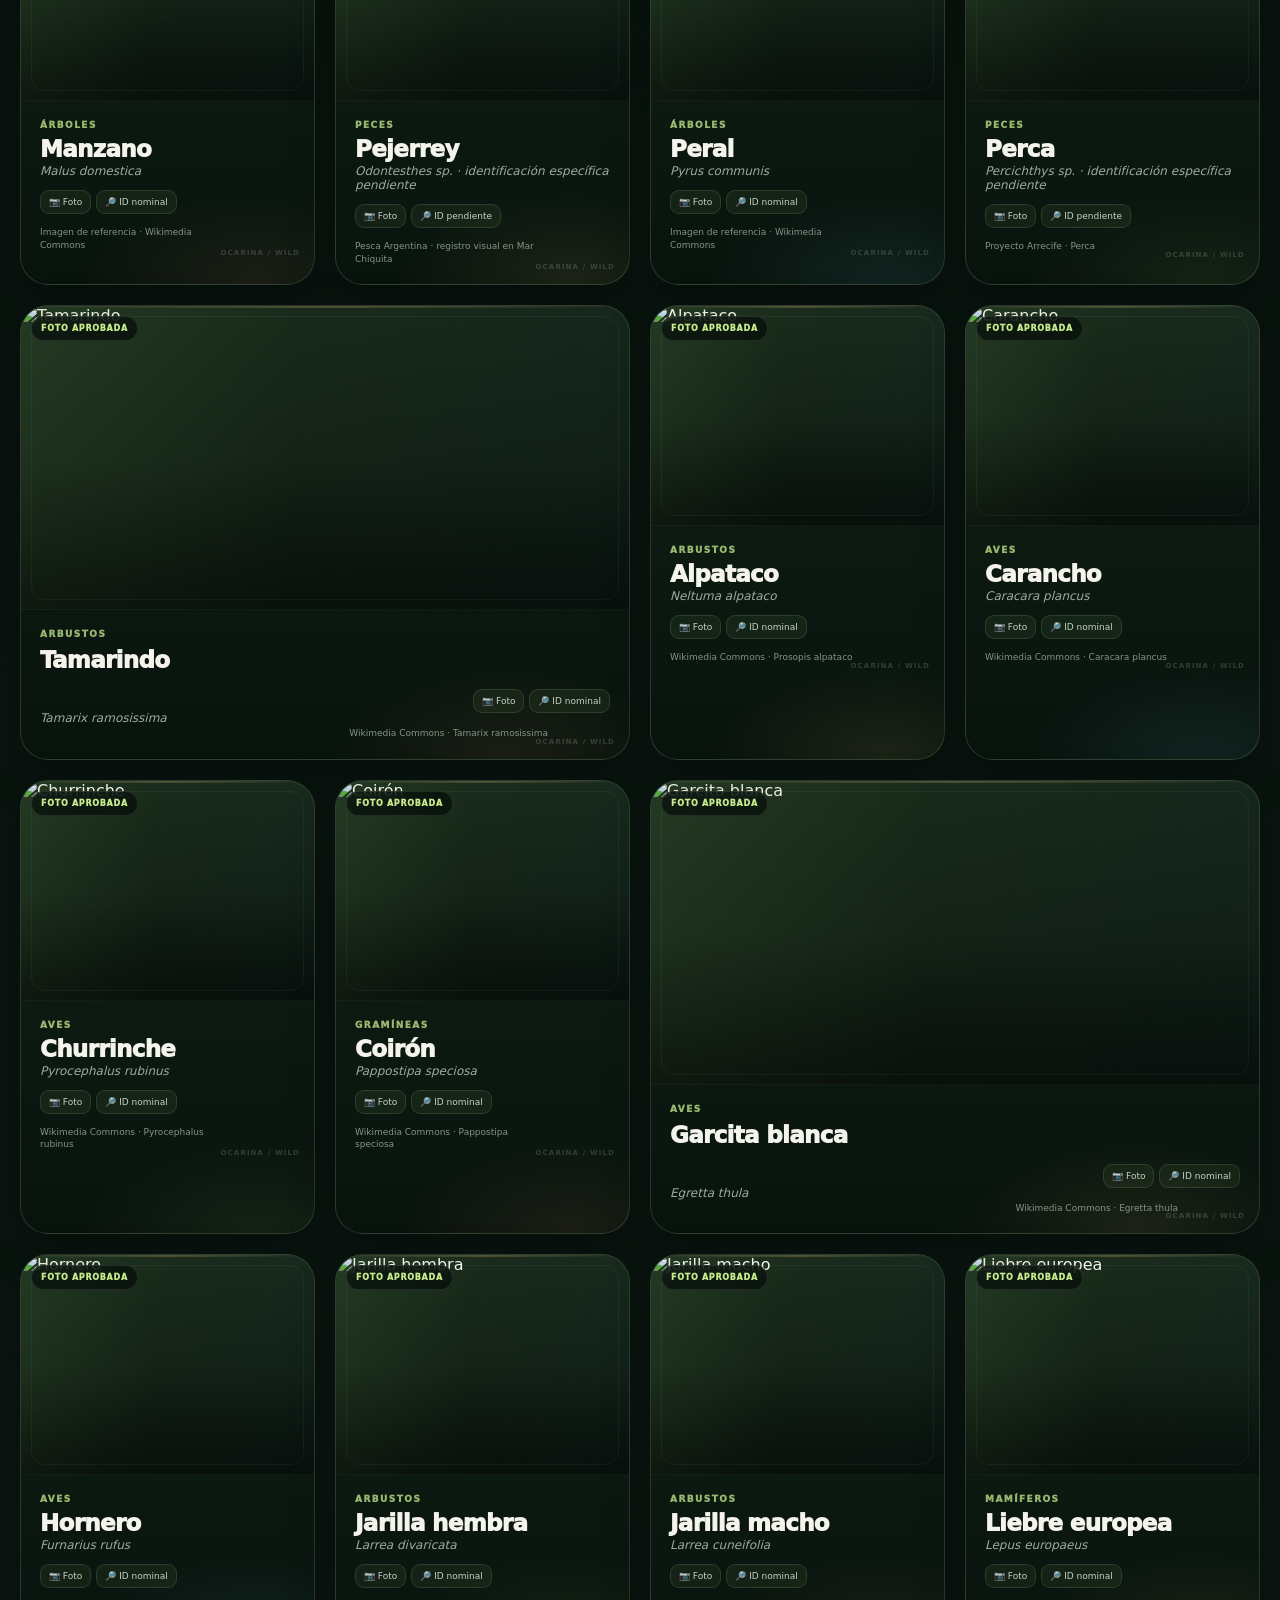
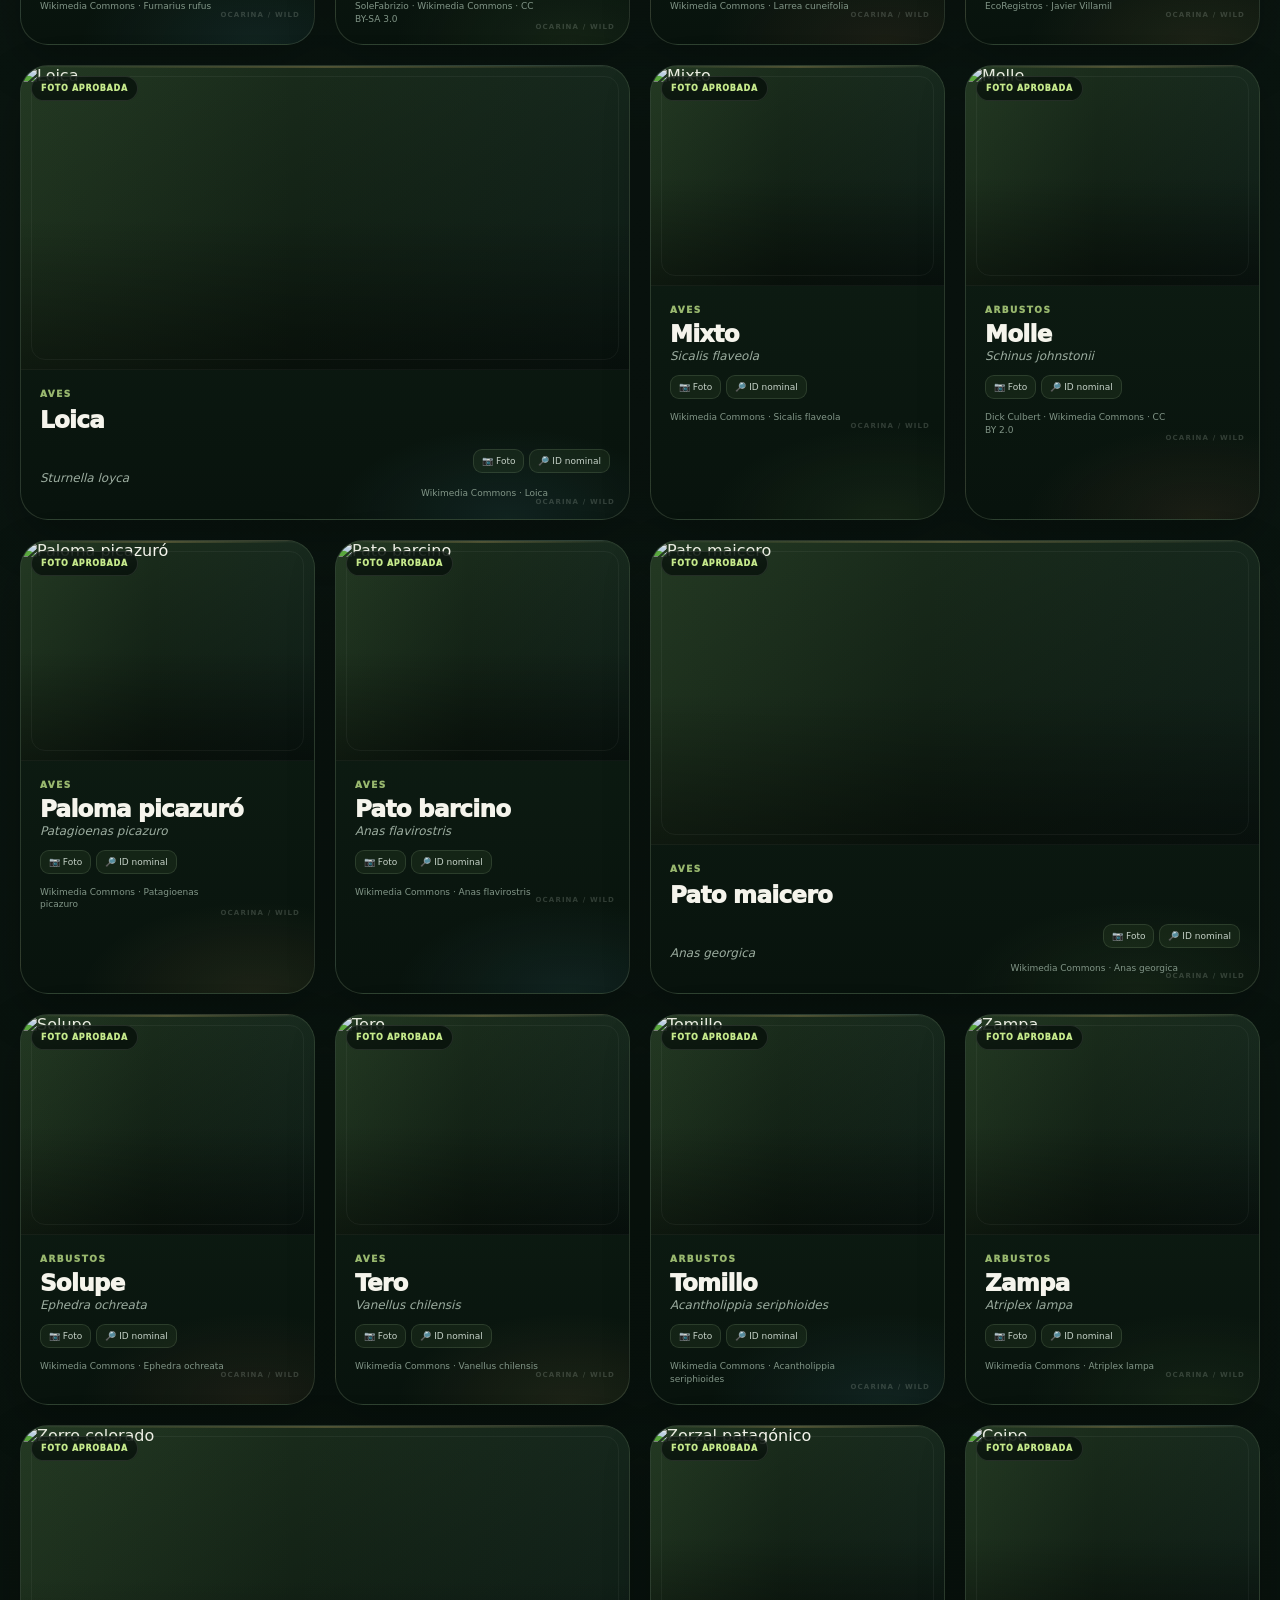
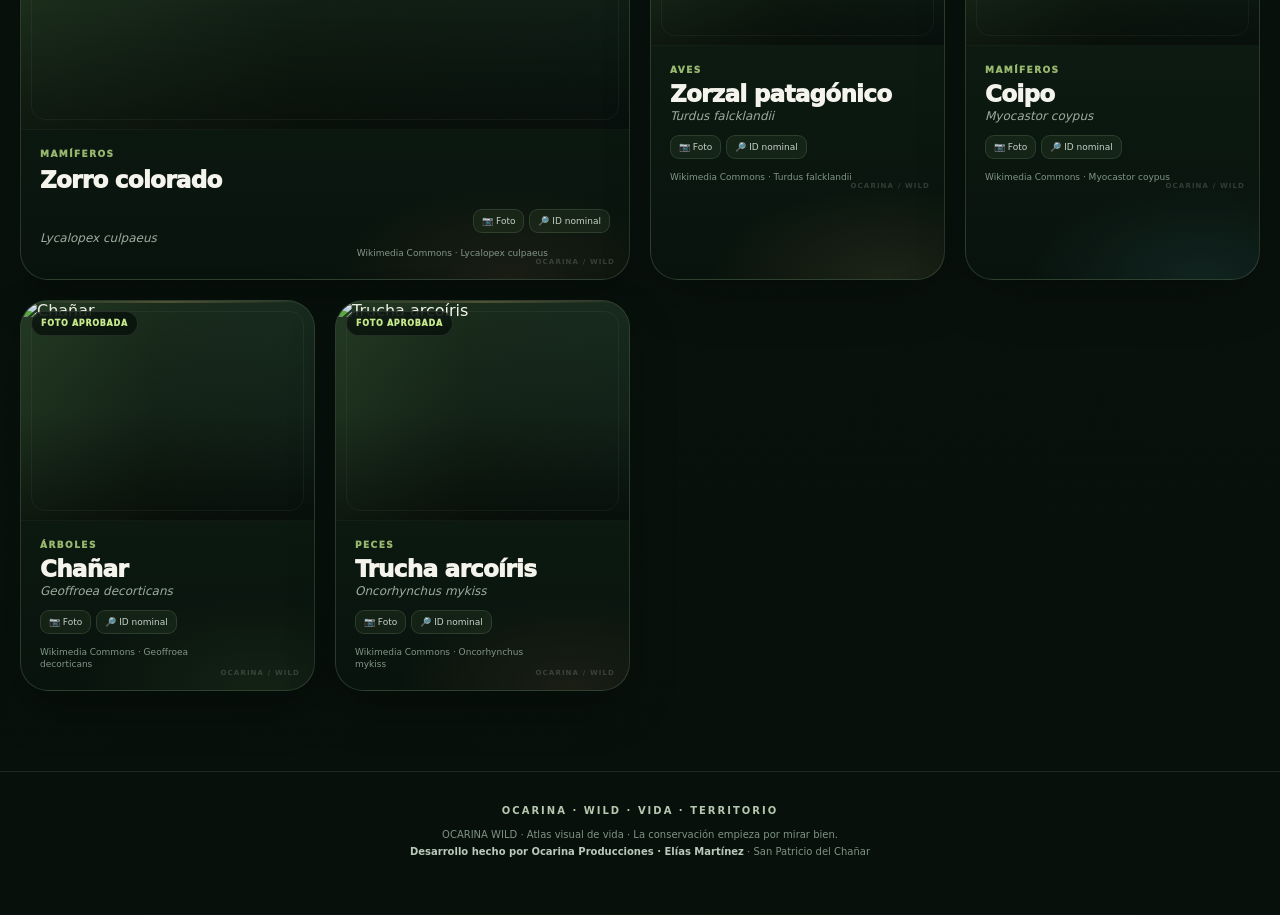
==== commit c4cc0898: "OCARINA WILD: profundizar sistema visual de atlas por categorías" ====
--- a/index.html
+++ b/index.html
@@ -651,6 +651,357 @@
  }
 }
 
+
+/* =========================================================
+   OCARINA WILD · VISUAL ATLAS SYSTEM
+   Design-only layer. Categories receive distinct visual
+   atmospheres without changing DOM, data or functionality.
+   ========================================================= */
+
+/* Category-aware visual language is activated from the
+   existing .tag text / card content, without changing JS. */
+.grid{
+  position:relative;
+  isolation:isolate;
+}
+.grid:before{
+  content:"";
+  position:absolute;
+  inset:-30px -20px auto;
+  height:130px;
+  pointer-events:none;
+  background:linear-gradient(180deg,rgba(6,15,10,.82),transparent);
+  z-index:-1;
+}
+
+/* Cards feel like pages from a field guide rather than identical tiles */
+.card{
+  transform-origin:center bottom;
+  position:relative;
+}
+.card:nth-child(4n+1){--card-angle:-.35deg}
+.card:nth-child(4n+2){--card-angle:.2deg}
+.card:nth-child(4n+3){--card-angle:-.12deg}
+.card:nth-child(4n){--card-angle:.28deg}
+.card:hover{transform:translateY(-8px) rotate(0deg)}
+.card:before{
+  content:"";
+  position:absolute;
+  z-index:3;
+  left:14px;
+  right:14px;
+  top:0;
+  height:2px;
+  border-radius:999px;
+  background:linear-gradient(90deg,transparent,rgba(215,179,106,.48),transparent);
+  opacity:.55;
+}
+
+/* The image window is the hero of every specimen */
+.photo{
+  box-shadow:inset 0 -1px 0 rgba(255,255,255,.07);
+}
+.photo:before{
+  content:"";
+  position:absolute;
+  inset:10px;
+  z-index:2;
+  border:1px solid rgba(255,255,255,.09);
+  border-radius:14px;
+  pointer-events:none;
+  opacity:.5;
+}
+.photo img{
+  transition:transform .9s cubic-bezier(.16,1,.3,1),filter .5s ease;
+}
+.card:hover .photo img{
+  transform:scale(1.085);
+}
+
+/* ---------------------------------------------------------
+   VISUAL FAMILY: AVES
+   Air / reeds / water-edge atmosphere
+   --------------------------------------------------------- */
+.card:has(.tag:nth-child(1)){
+  /* harmless default hook; real differentiation comes from
+     the visual rhythm and group-specific territory blocks */
+}
+
+/* ---------------------------------------------------------
+   Atlas section: oversized typographic dividers created
+   purely with pseudo-elements around existing result area.
+   --------------------------------------------------------- */
+.results{
+  padding:10px 0 4px;
+  border-left:2px solid rgba(215,179,106,.45);
+  padding-left:12px;
+  font-weight:800;
+}
+
+/* Make filter strip feel like expedition tabs */
+.filters{
+  padding:5px 2px 10px;
+  mask-image:linear-gradient(90deg,transparent,#000 3%,#000 97%,transparent);
+}
+.filter{
+  position:relative;
+  overflow:hidden;
+  letter-spacing:.01em;
+}
+.filter:after{
+  content:"";
+  position:absolute;
+  left:14px;
+  right:14px;
+  bottom:5px;
+  height:1px;
+  background:currentColor;
+  opacity:0;
+  transform:scaleX(.2);
+  transition:.25s;
+}
+.filter:hover:after,.filter.active:after{
+  opacity:.4;
+  transform:scaleX(1);
+}
+
+/* ---------------------------------------------------------
+   FIELD PLATE DETAILS
+   --------------------------------------------------------- */
+.body{
+  position:relative;
+}
+.body:after{
+  content:"OCARINA / WILD";
+  position:absolute;
+  right:14px;
+  bottom:13px;
+  font-size:7px;
+  letter-spacing:.16em;
+  color:rgba(190,207,193,.22);
+  font-weight:900;
+  pointer-events:none;
+}
+.source{
+  padding-right:62px;
+}
+
+/* ---------------------------------------------------------
+   CATEGORY ATMOSPHERES
+   CSS can inspect the visible category label generated by
+   existing markup. These are intentionally subtle: the
+   species photo always remains dominant.
+   --------------------------------------------------------- */
+.card:has(.tag){
+  --category-glow:rgba(134,173,93,.10);
+}
+.card:has(.tag){
+  background:
+    radial-gradient(250px 130px at 80% 100%,var(--category-glow),transparent 70%),
+    linear-gradient(180deg,rgba(17,35,23,.97),rgba(8,19,13,.98));
+}
+
+/* Every fourth card acts as a different field-guide "plate".
+   This produces variation without relying on data changes. */
+.card:nth-child(4n+1){
+  --category-glow:rgba(79,145,160,.13);
+}
+.card:nth-child(4n+2){
+  --category-glow:rgba(88,123,67,.15);
+}
+.card:nth-child(4n+3){
+  --category-glow:rgba(154,103,72,.13);
+}
+.card:nth-child(4n){
+  --category-glow:rgba(215,179,106,.10);
+}
+
+/* ---------------------------------------------------------
+   HERO: three visual layers — sky, valley, field
+   --------------------------------------------------------- */
+.hero{
+  overflow:visible;
+}
+.hero .law{
+  position:relative;
+}
+.hero .law:before{
+  content:"";
+  position:absolute;
+  left:-3%;
+  right:-3%;
+  bottom:-30px;
+  height:1px;
+  background:linear-gradient(90deg,transparent,rgba(207,226,188,.20),transparent);
+}
+.hero h1{
+  position:relative;
+}
+.hero h1:after{
+  content:"NEUQUÉN · PATAGONIA · OASIS DEL NEUQUÉN";
+  display:block;
+  margin-top:18px;
+  font-size:9px;
+  line-height:1;
+  letter-spacing:.25em;
+  color:rgba(205,221,209,.38);
+  font-weight:800;
+}
+
+/* ---------------------------------------------------------
+   TERRITORY: cards now read like four "biomes" of the same
+   atlas. More visual depth, no new controls.
+   --------------------------------------------------------- */
+.territory-card{
+  justify-content:flex-end;
+}
+.territory-card .territory-mark{
+  position:absolute;
+  top:20px;
+  left:21px;
+  font-size:11px;
+  letter-spacing:.2em;
+}
+.territory-card:after{
+  background:
+    linear-gradient(135deg,transparent 40%,rgba(255,255,255,.04)),
+    repeating-linear-gradient(90deg,transparent 0 28px,rgba(255,255,255,.025) 29px 30px);
+}
+.territory-card.water:before{
+  background:
+    radial-gradient(ellipse at center,rgba(93,175,190,.22),transparent 60%);
+  filter:blur(12px);
+}
+.territory-card.rural:before{
+  background:
+    radial-gradient(ellipse at center,rgba(132,177,91,.20),transparent 60%);
+  filter:blur(12px);
+}
+.territory-card.wild:before{
+  background:
+    radial-gradient(ellipse at center,rgba(177,117,76,.18),transparent 60%);
+  filter:blur(12px);
+}
+.territory-card.open:before{
+  background:
+    radial-gradient(ellipse at center,rgba(205,187,105,.15),transparent 60%);
+  filter:blur(12px);
+}
+
+/* ---------------------------------------------------------
+   SPECIMEN MODAL: stronger "museum / field notebook" feel
+   --------------------------------------------------------- */
+dialog{
+  background:
+    radial-gradient(600px 240px at 20% 0%,rgba(88,123,67,.12),transparent 70%),
+    linear-gradient(180deg,#0d2116,#07130c);
+}
+.modal-body{
+  position:relative;
+}
+.modal-body:before{
+  content:"FICHA DE CAMPO · SAN PATRICIO DEL CHAÑAR";
+  display:block;
+  color:rgba(215,179,106,.68);
+  font-size:8px;
+  letter-spacing:.22em;
+  font-weight:900;
+  margin-bottom:14px;
+}
+.modal-body:after{
+  content:"OCARINA WILD";
+  position:absolute;
+  right:28px;
+  top:31px;
+  color:rgba(190,207,193,.14);
+  font-size:9px;
+  letter-spacing:.18em;
+  font-weight:900;
+}
+.experience{
+  border-top:1px solid rgba(207,226,188,.12);
+  padding-top:15px;
+}
+
+/* ---------------------------------------------------------
+   Large screens: turn the atlas into a cinematic gallery.
+   --------------------------------------------------------- */
+@media(min-width:1100px){
+  .grid{
+    grid-template-columns:repeat(4,minmax(0,1fr));
+  }
+  .card:nth-child(5n){
+    grid-column:span 2;
+  }
+  .card:nth-child(5n) .photo{
+    aspect-ratio:16/8;
+  }
+  .card:nth-child(5n) .body{
+    display:grid;
+    grid-template-columns:1fr auto;
+    gap:2px 18px;
+    align-items:end;
+  }
+  .card:nth-child(5n) .tag,
+  .card:nth-child(5n) .name,
+  .card:nth-child(5n) .sci{
+    grid-column:1;
+  }
+  .card:nth-child(5n) .chips,
+  .card:nth-child(5n) .source{
+    grid-column:2;
+  }
+  .card:nth-child(5n) .chips{
+    justify-content:flex-end;
+  }
+}
+
+/* Tablet keeps clean 2/3-column rhythm */
+@media(min-width:701px) and (max-width:1099px){
+  .grid{gap:14px}
+  .card:nth-child(7n){
+    grid-column:span 2;
+  }
+  .card:nth-child(7n) .photo{
+    aspect-ratio:16/8;
+  }
+}
+
+/* Mobile stays intentionally simple and touch-first */
+@media(max-width:700px){
+  .hero h1:after{
+    font-size:7px;
+    letter-spacing:.16em;
+    line-height:1.5;
+  }
+  .body:after{
+    display:none;
+  }
+  .photo:before{
+    inset:7px;
+    border-radius:11px;
+  }
+}
+@media(max-width:450px){
+  .card:nth-child(5n) .photo,
+  .card:nth-child(7n) .photo{
+    aspect-ratio:16/10;
+  }
+  .hero h1:after{
+    max-width:280px;
+  }
+}
+
+/* Reduced motion remains respected */
+@media(prefers-reduced-motion:reduce){
+  .card:hover,.card:hover .photo img{
+    transform:none;
+  }
+  .photo img,.filter:after{
+    transition:none;
+  }
+}
+
 </style>
 </head>
 <body>
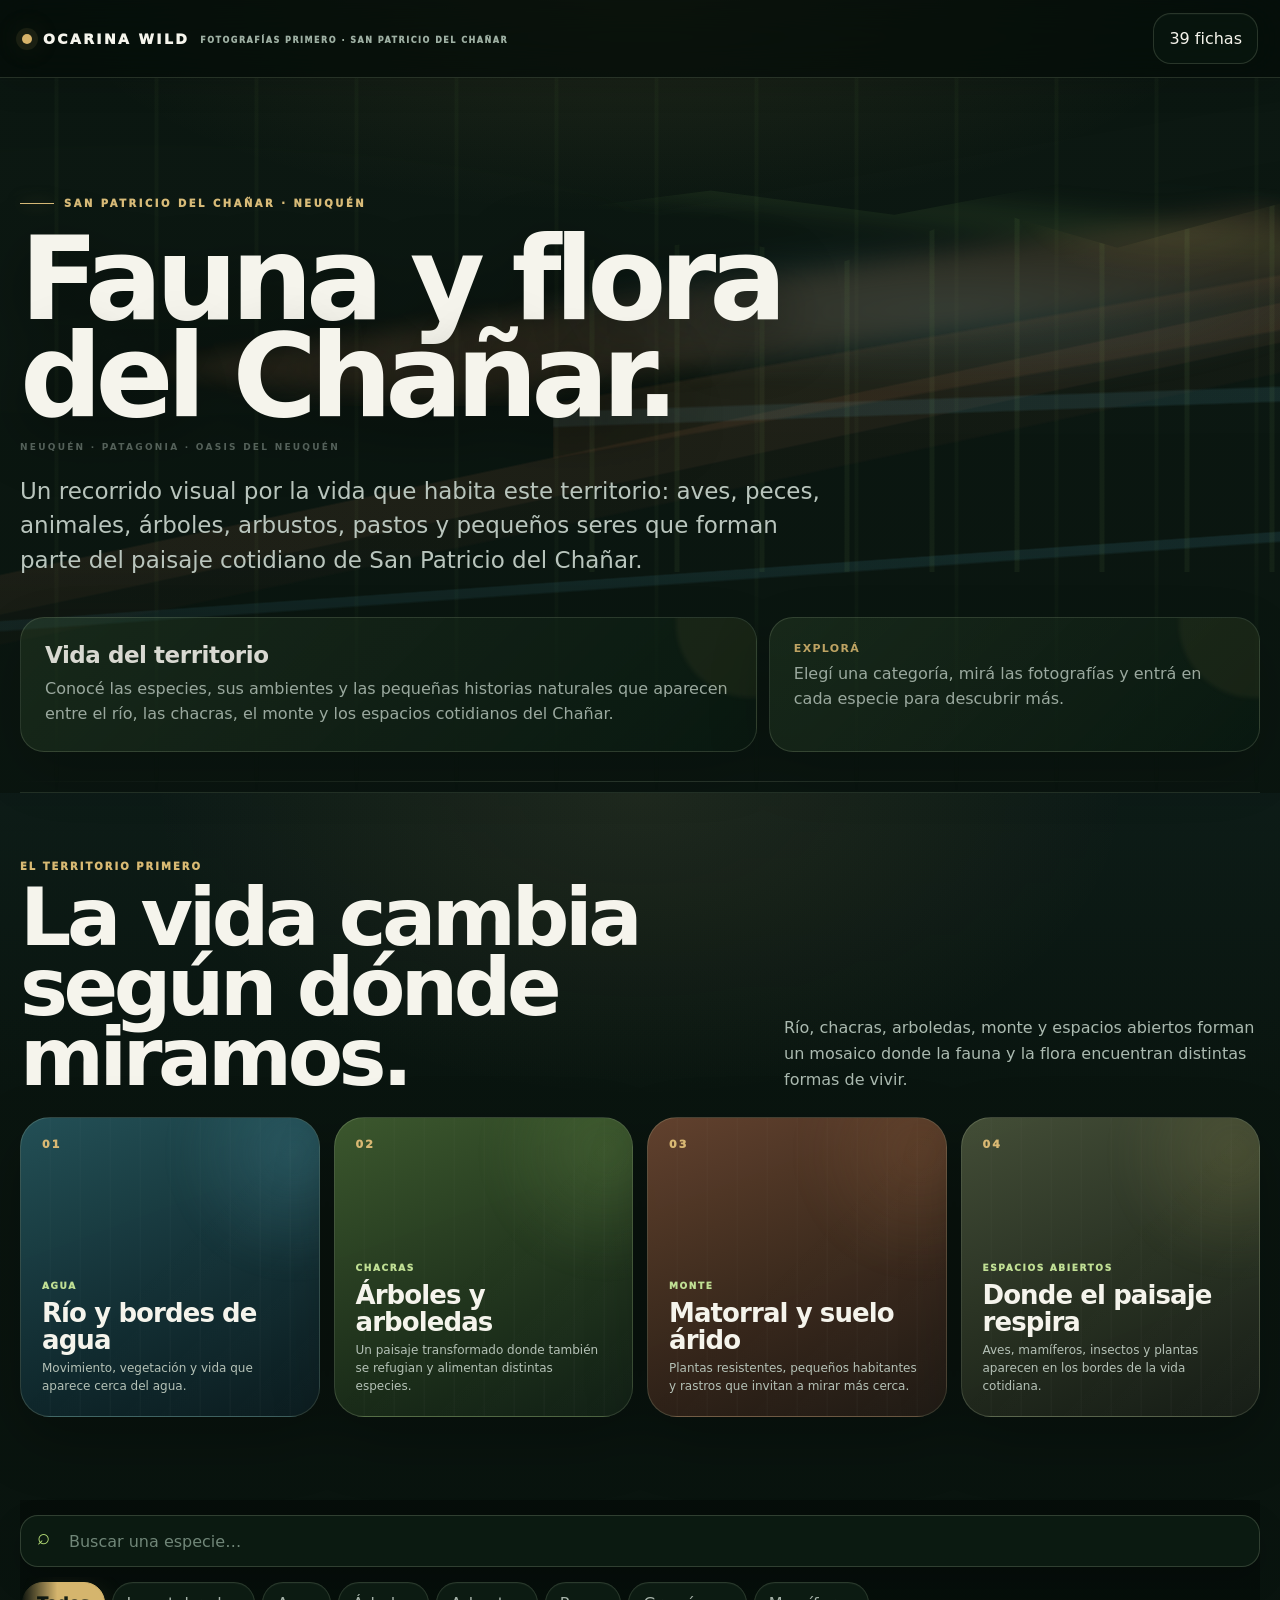
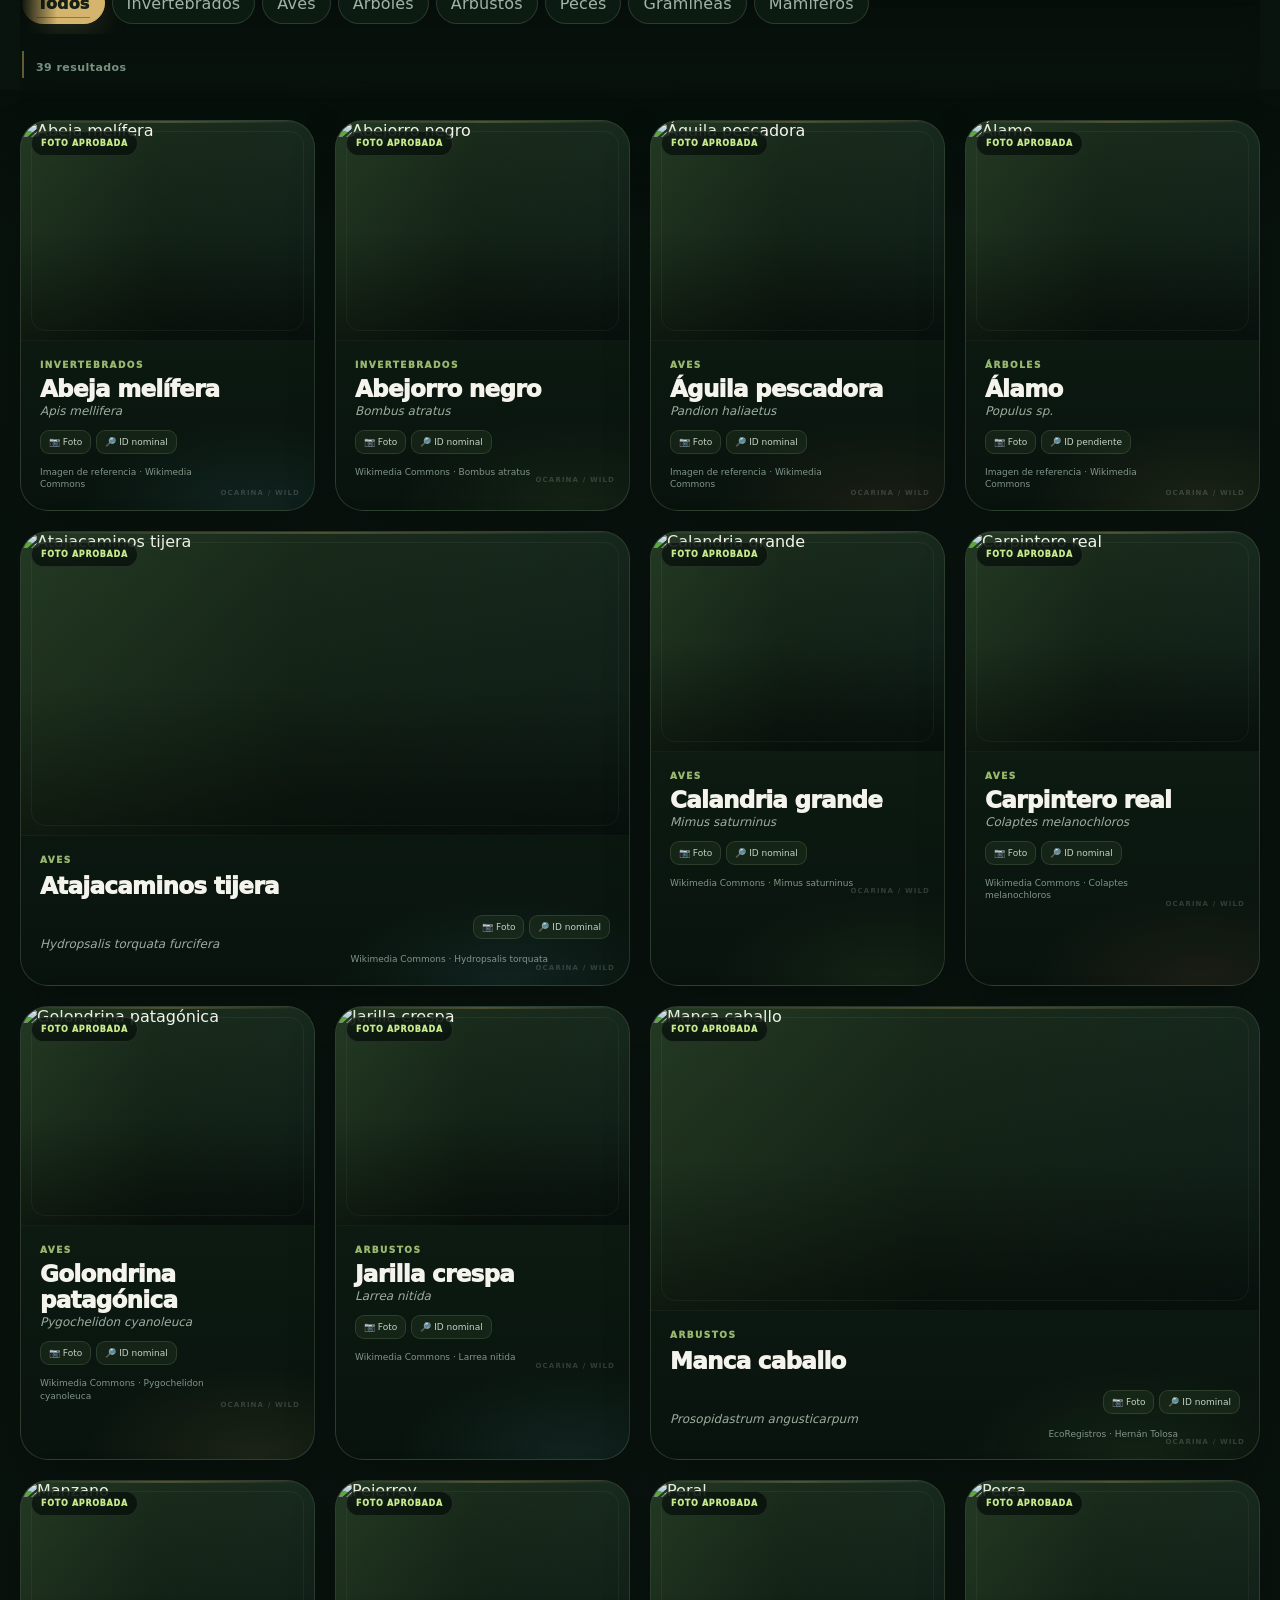
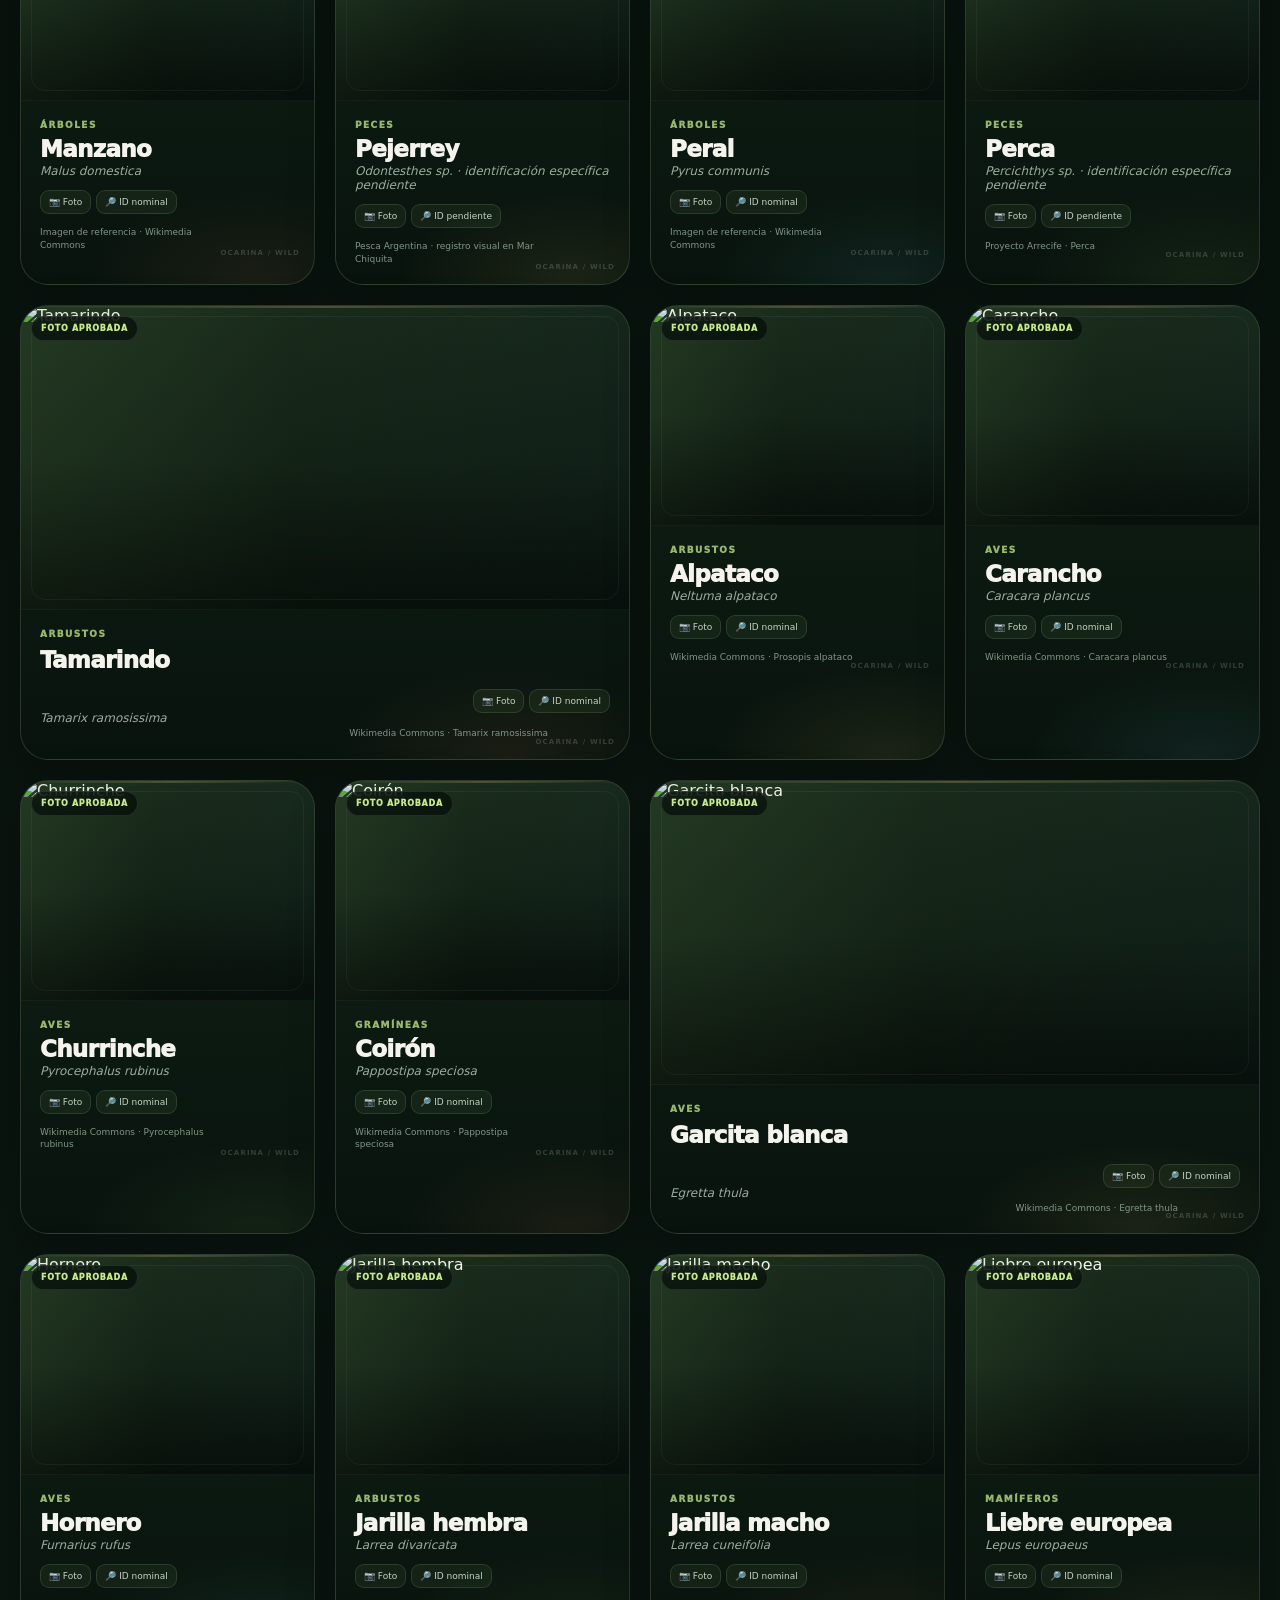
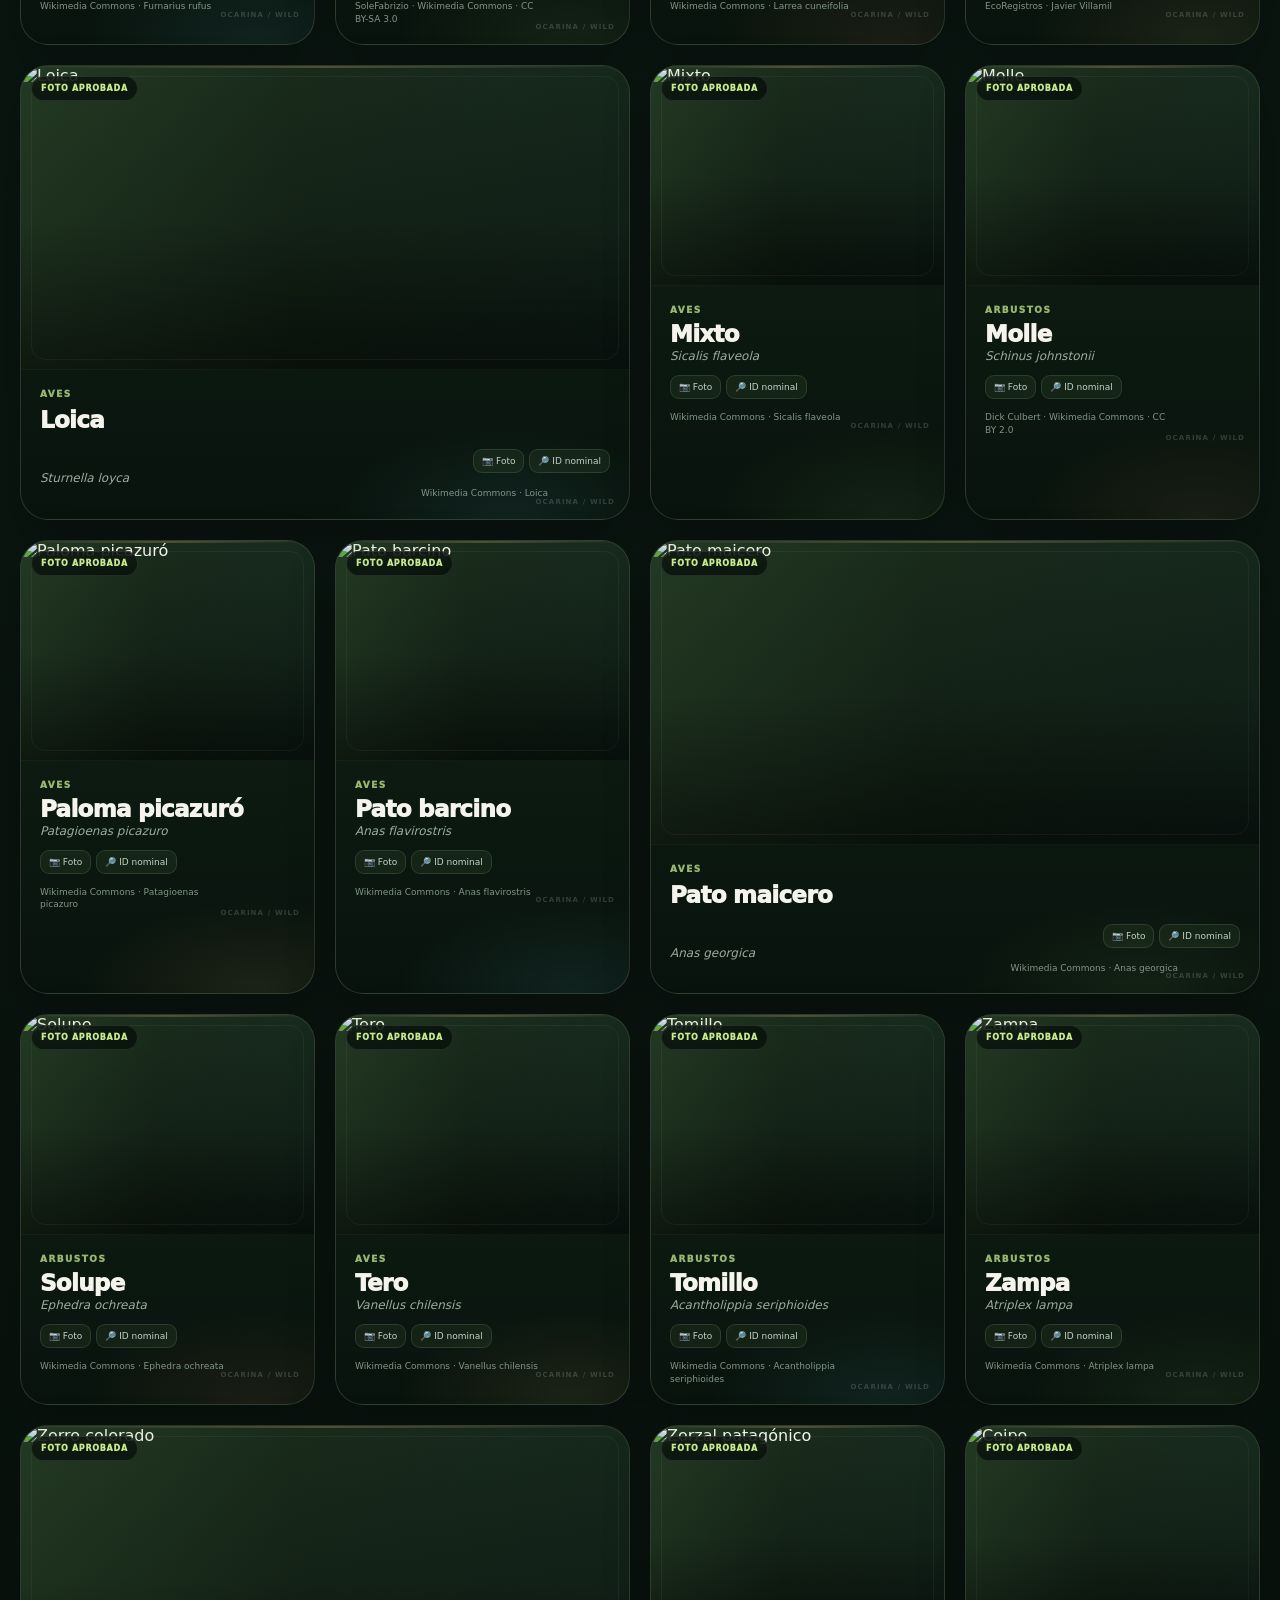
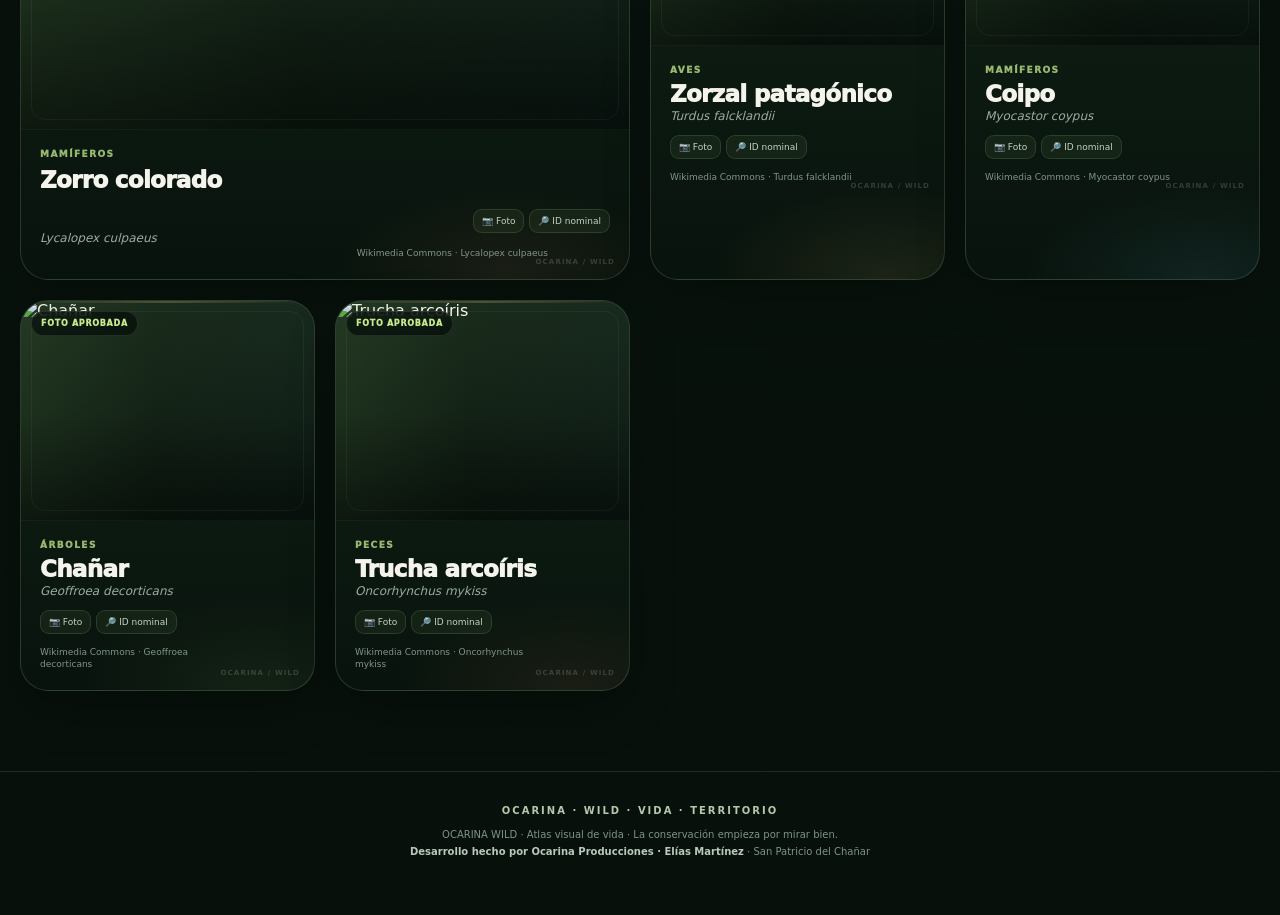
==== commit 1a694c9f: "Corrige desborde horizontal y alineacion visual de Ocarina Wild" ====
--- a/index.html
+++ b/index.html
@@ -1002,6 +1002,22 @@
   }
 }
 
+
+/* OCARINA WILD · ALIGNMENT / OVERFLOW REPAIR */
+html,body{width:100%;max-width:100%;overflow-x:hidden}
+body{margin:0}
+header,main,footer{width:100%;max-width:100%;box-sizing:border-box}
+.nav,main>section,footer{box-sizing:border-box}
+.hero,.territory-showcase,.controls,.grid,.pipeline,.stats{min-width:0;max-width:100%;box-sizing:border-box}
+.territory-grid,.grid{width:100%;min-width:0}
+.card,.territory-card,.step,.law-main,.law-side{min-width:0;max-width:100%;box-sizing:border-box}
+.card *, .territory-card *, .step *, .law-main *, .law-side *{max-width:100%;box-sizing:border-box}
+.photo,.photo img{max-width:100%}
+.filters{min-width:0;max-width:100%;overflow-x:auto;overflow-y:hidden;scrollbar-width:thin}
+.results{max-width:100%;min-width:0;overflow-wrap:anywhere}
+@media(min-width:1100px){.grid{grid-template-columns:repeat(4,minmax(0,1fr))}.card:nth-child(5n){min-width:0}}
+@media(max-width:700px){main{overflow-x:hidden}.hero,.territory-showcase,.controls{overflow:hidden}.filters{padding-left:2px;padding-right:2px}.search{width:100%;max-width:100%}}
+@media(max-width:450px){.hero h1{max-width:100%;overflow-wrap:break-word}.territory-heading,.territory-card,.card{max-width:100%}}
 </style>
 </head>
 <body>
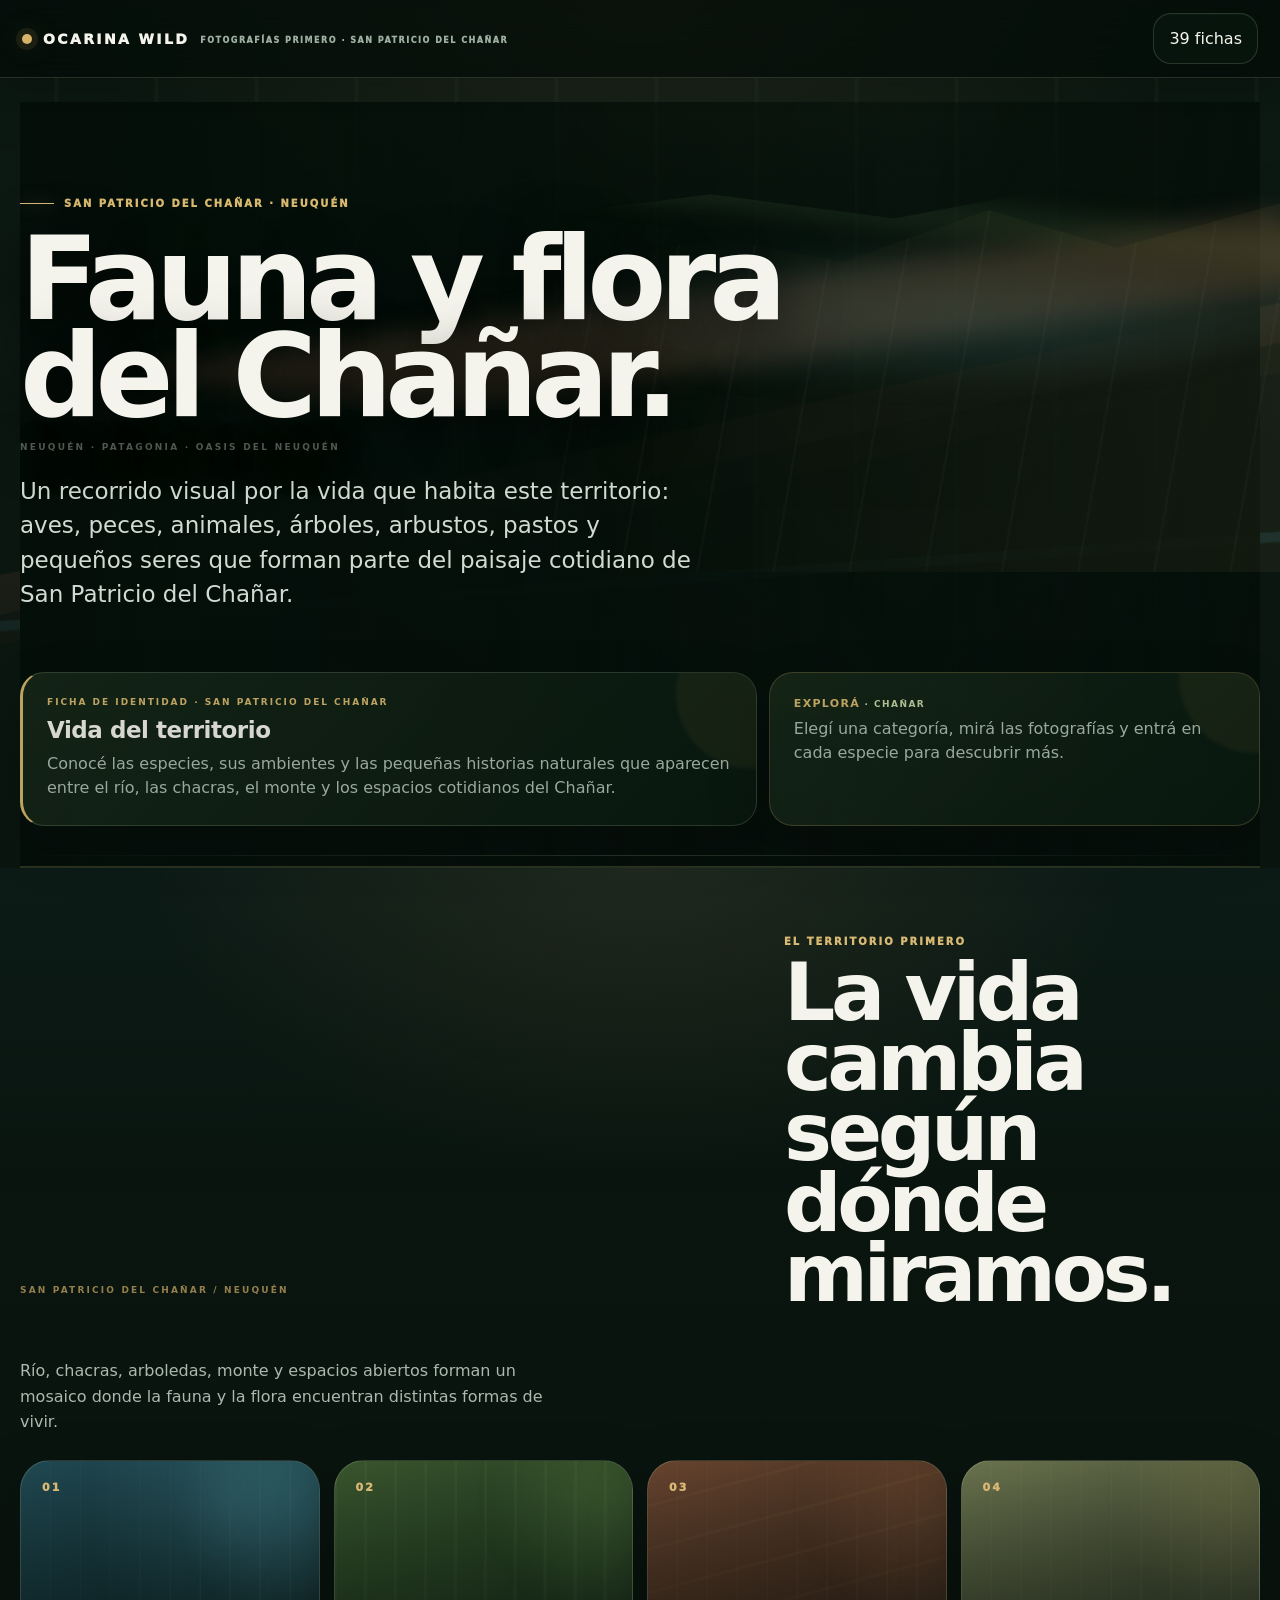
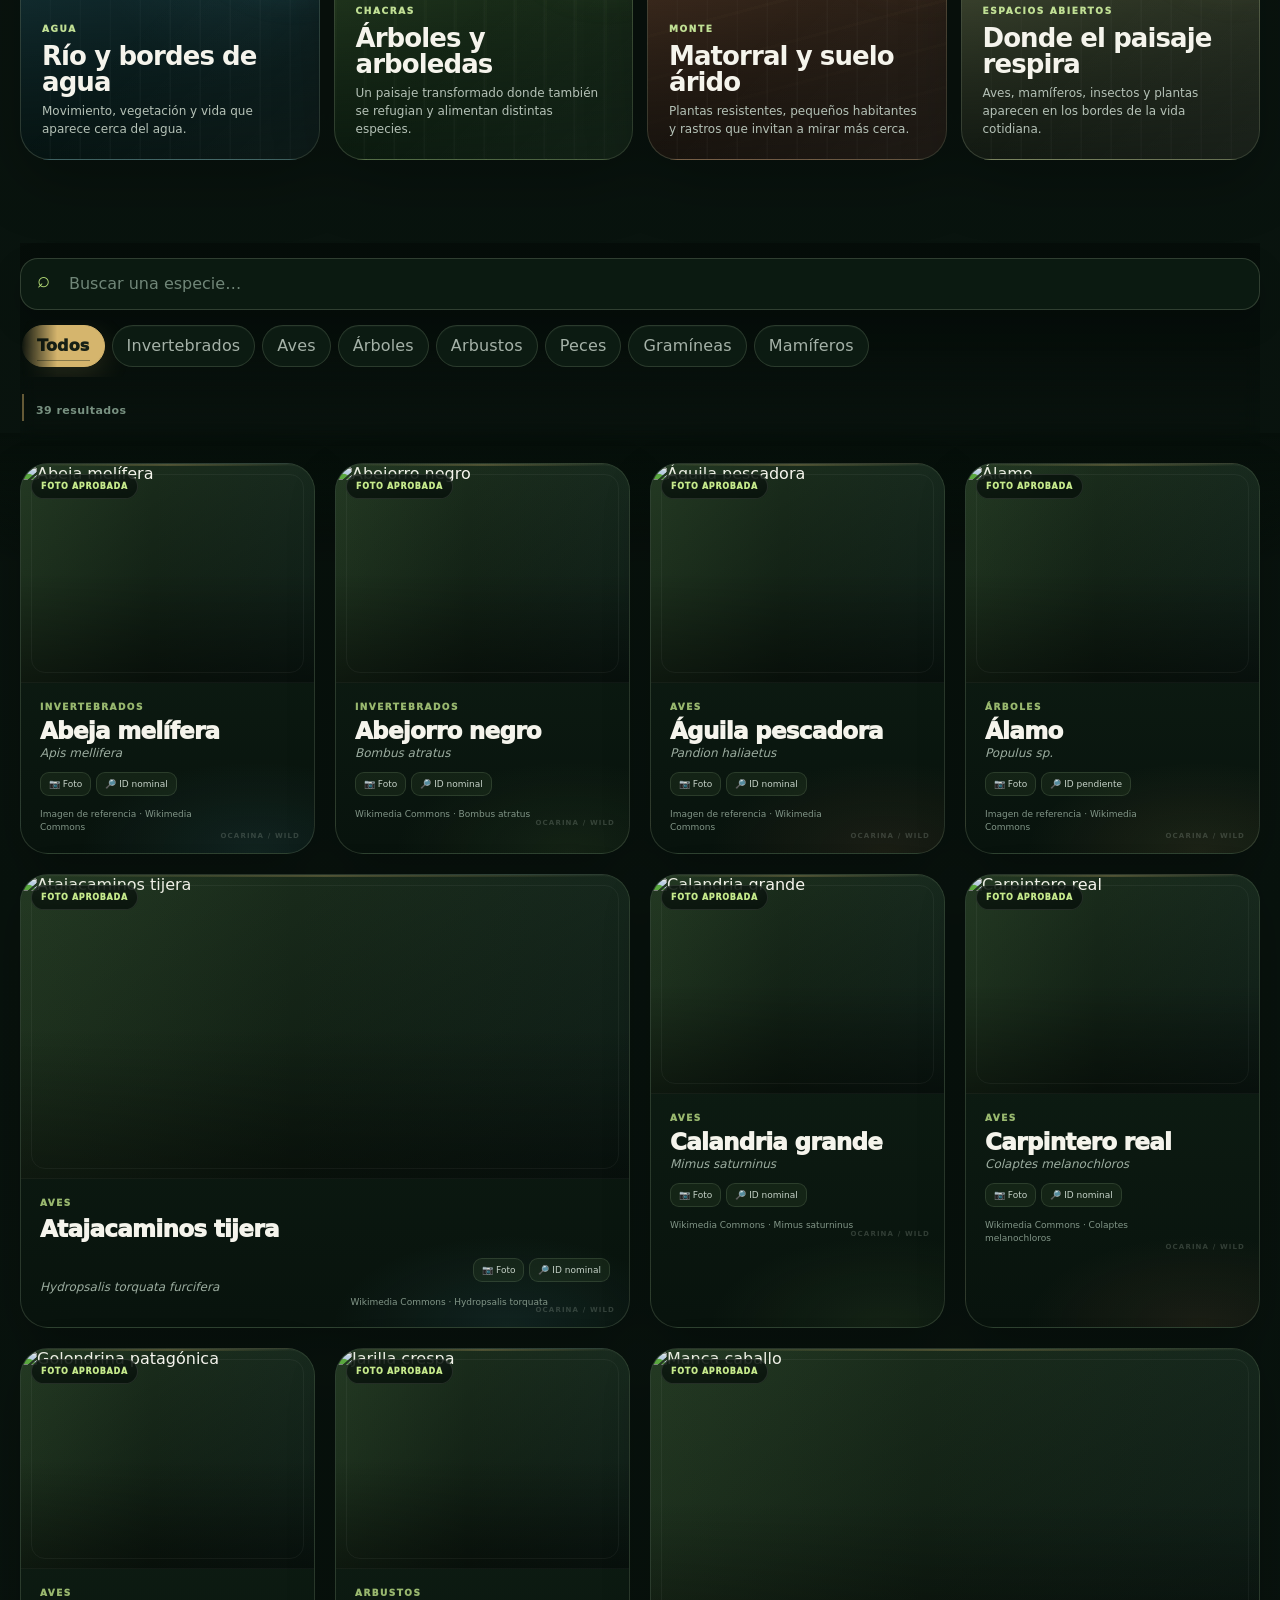
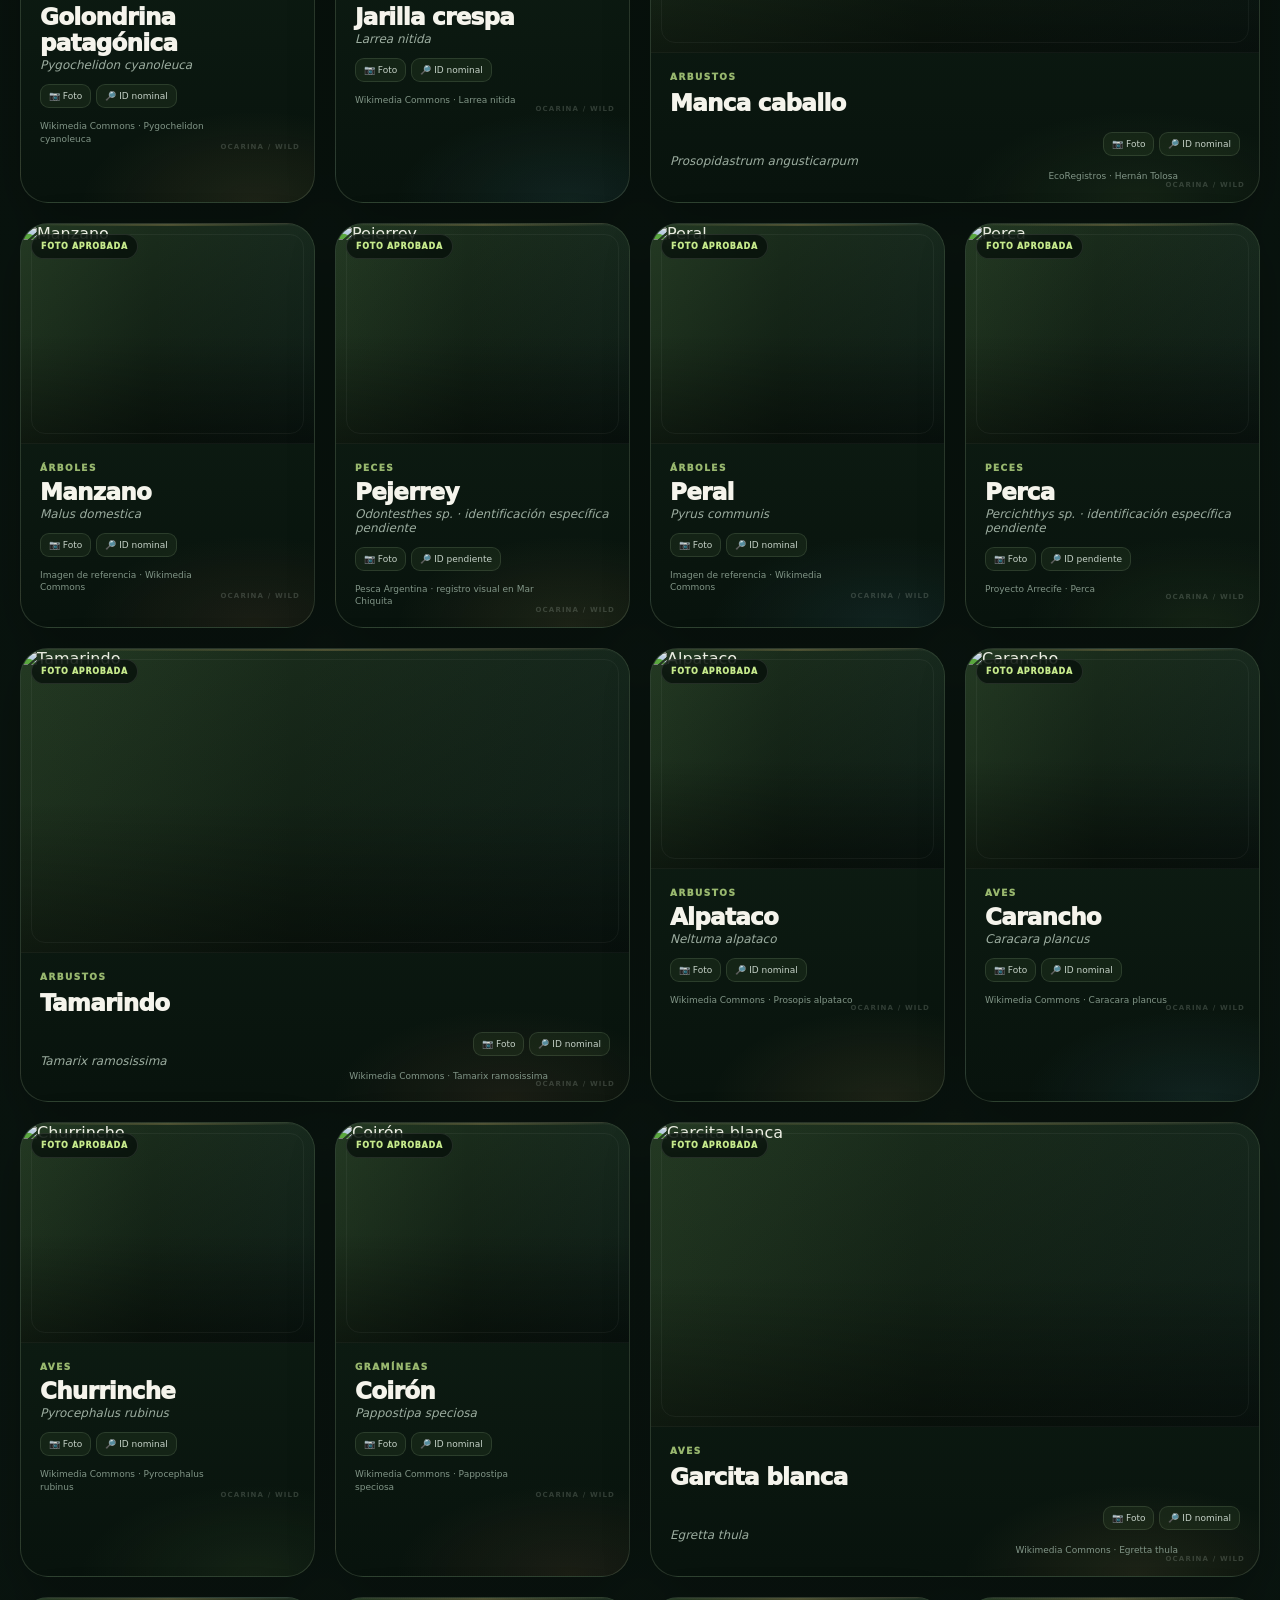
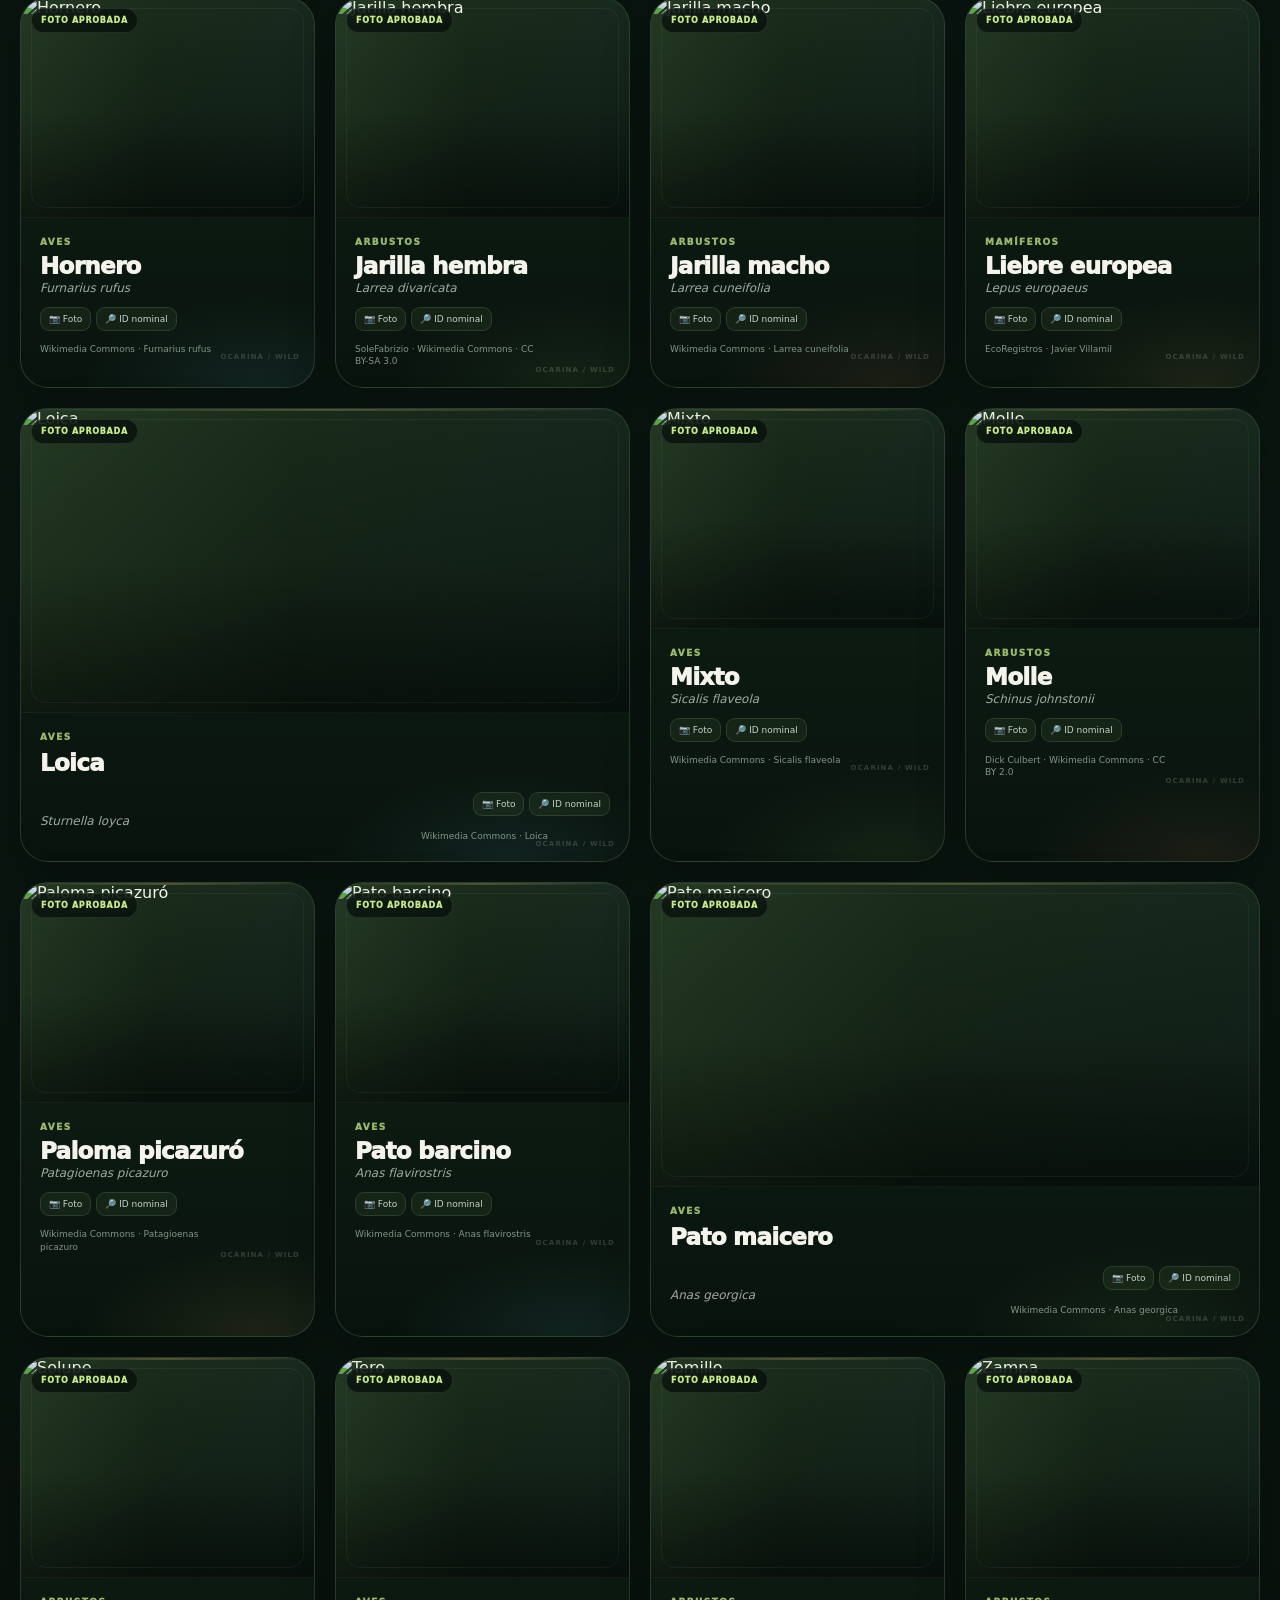
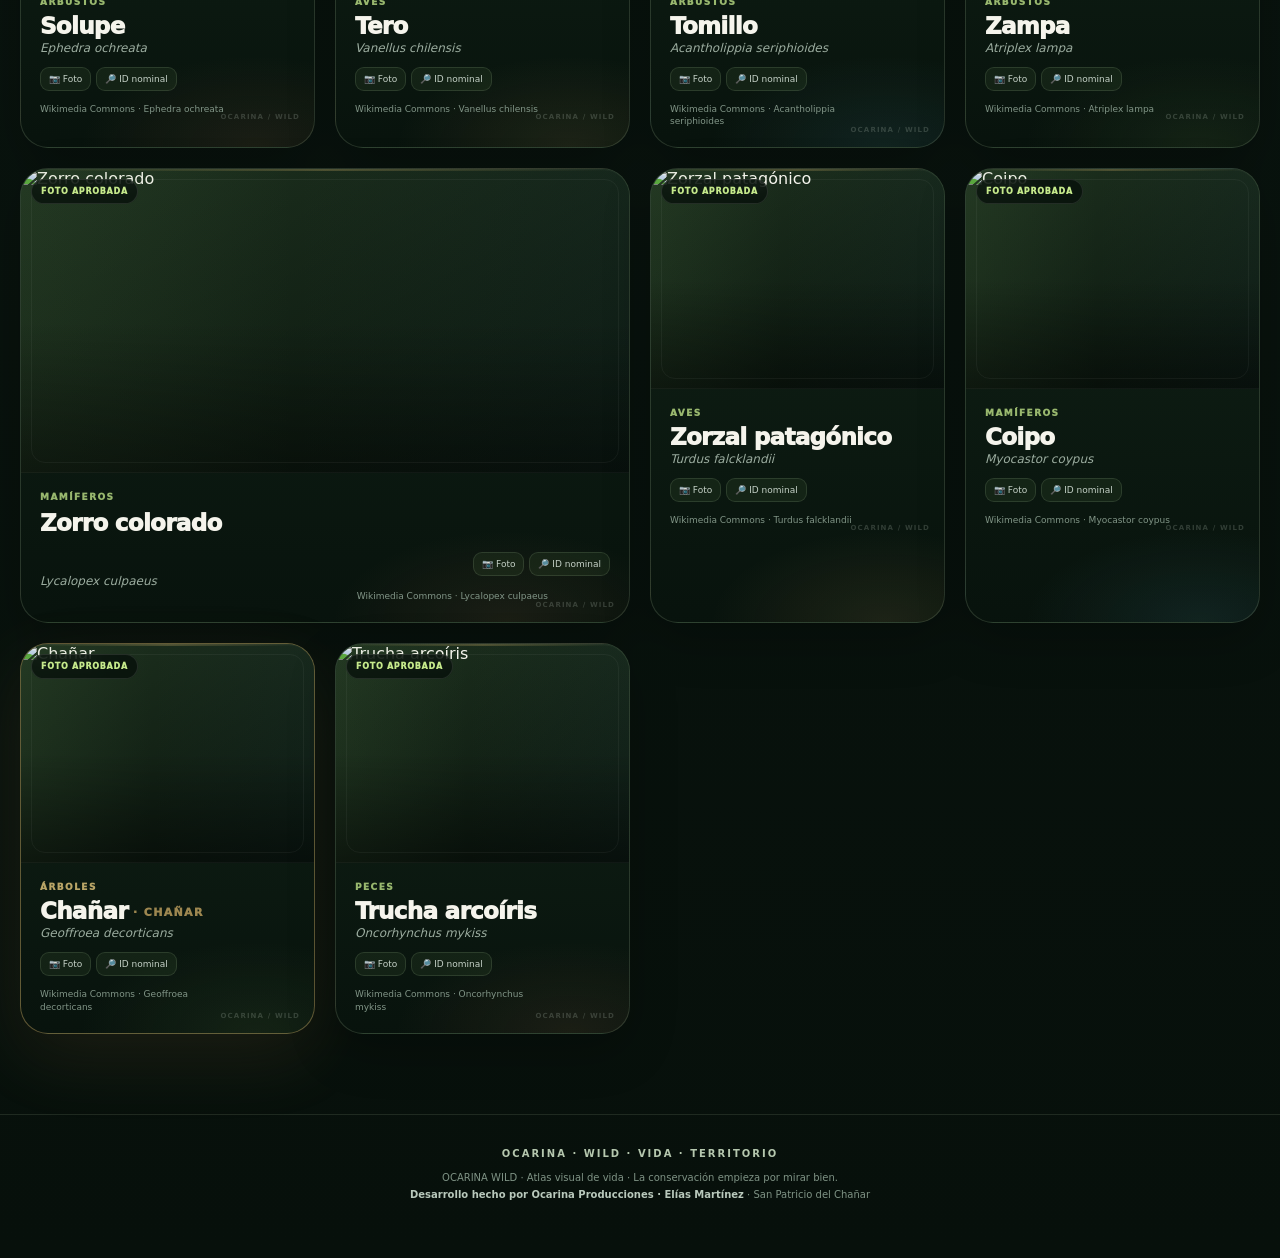
==== commit 2f5059a0: "Refuerza identidad visual de San Patricio del Chañar" ====
--- a/index.html
+++ b/index.html
@@ -1018,6 +1018,169 @@
 @media(min-width:1100px){.grid{grid-template-columns:repeat(4,minmax(0,1fr))}.card:nth-child(5n){min-width:0}}
 @media(max-width:700px){main{overflow-x:hidden}.hero,.territory-showcase,.controls{overflow:hidden}.filters{padding-left:2px;padding-right:2px}.search{width:100%;max-width:100%}}
 @media(max-width:450px){.hero h1{max-width:100%;overflow-wrap:break-word}.territory-heading,.territory-card,.card{max-width:100%}}
+
+/* =========================================================
+   OCARINA WILD · IDENTIDAD CHAÑAR
+   Solo decoración: refuerza el lugar desde el primer segundo.
+   ========================================================= */
+.hero{
+  background:
+    linear-gradient(90deg,rgba(5,15,10,.98) 0%,rgba(5,15,10,.82) 38%,rgba(5,15,10,.38) 72%,rgba(5,15,10,.88) 100%),
+    linear-gradient(180deg,rgba(7,20,12,.25),rgba(5,15,10,.95)),
+    url("https://commons.wikimedia.org/w/index.php?title=Special:Redirect/file/Geoffroea%20decorticans%201a.jpg&width=1600") center right/cover no-repeat;
+  border-bottom:1px solid rgba(215,179,106,.22);
+}
+.hero:before{
+  opacity:.72;
+  background:
+    linear-gradient(90deg,transparent,rgba(215,179,106,.10)),
+    repeating-linear-gradient(100deg,transparent 0 72px,rgba(207,226,188,.035) 73px 75px);
+}
+.hero .eyebrow{
+  letter-spacing:.20em;
+  color:#d8b96f;
+}
+.hero h1{
+  max-width:760px;
+  text-shadow:0 12px 55px rgba(0,0,0,.62);
+}
+.hero p{
+  max-width:690px;
+  color:#d1dbd2;
+}
+.hero .law{
+  margin-top:30px;
+}
+.law-main{
+  position:relative;
+  overflow:hidden;
+  border-left:3px solid #d8b96f;
+}
+.law-main:before{
+  content:"FICHA DE IDENTIDAD · SAN PATRICIO DEL CHAÑAR";
+  display:block;
+  margin-bottom:10px;
+  color:#d8b96f;
+  font-size:9px;
+  font-weight:900;
+  letter-spacing:.22em;
+}
+.law-main:after{
+  content:"RÍO NEUQUÉN  ·  OASIS DE RIEGO  ·  CHACRAS  ·  BARDAS";
+  display:block;
+  margin-top:16px;
+  color:rgba(207,226,188,.58);
+  font-size:8px;
+  font-weight:800;
+  letter-spacing:.16em;
+}
+.law-side{
+  border-color:rgba(215,179,106,.25);
+}
+.law-side b:after{
+  content:"  ·  CHAÑAR";
+  color:#c5d6a7;
+  font-size:9px;
+  letter-spacing:.16em;
+}
+
+/* El territorio abre como una pequeña ficha fotográfica local */
+.territory-showcase{
+  position:relative;
+}
+.territory-heading:before{
+  content:"SAN PATRICIO DEL CHAÑAR / NEUQUÉN";
+  display:block;
+  margin-bottom:13px;
+  color:rgba(215,179,106,.68);
+  font-size:9px;
+  font-weight:900;
+  letter-spacing:.24em;
+}
+.territory-card{
+  overflow:hidden;
+}
+.territory-card:after{
+  opacity:.9;
+}
+.territory-card.water{
+  background:
+    linear-gradient(180deg,rgba(5,25,29,.15),rgba(5,18,16,.94)),
+    radial-gradient(ellipse at 70% 15%,rgba(102,177,190,.24),transparent 48%),
+    linear-gradient(145deg,#25515b,#081a1b);
+}
+.territory-card.rural{
+  background:
+    linear-gradient(180deg,rgba(25,45,22,.12),rgba(10,25,14,.96)),
+    repeating-linear-gradient(90deg,rgba(157,185,105,.07) 0 2px,transparent 2px 30px),
+    linear-gradient(145deg,#3e5b31,#0d1c11);
+}
+.territory-card.wild{
+  background:
+    linear-gradient(180deg,rgba(82,57,38,.08),rgba(22,18,13,.97)),
+    repeating-linear-gradient(165deg,rgba(215,179,106,.045) 0 3px,transparent 3px 42px),
+    linear-gradient(145deg,#68452f,#1b1610);
+}
+.territory-card.open{
+  background:
+    linear-gradient(180deg,rgba(185,166,91,.05),rgba(17,24,17,.97)),
+    linear-gradient(145deg,#66704d,#182119);
+}
+
+/* La ficha del Chañar se destaca cuando aparece en el atlas,
+   sin cambiar el HTML ni los datos. */
+.grid .card:nth-child(38){
+  border-color:rgba(215,179,106,.42);
+  box-shadow:0 24px 70px rgba(215,179,106,.10),0 18px 48px rgba(0,0,0,.28);
+}
+.grid .card:nth-child(38) .tag{
+  color:#e0c47a;
+}
+.grid .card:nth-child(38) .name:after{
+  content:" · CHAÑAR";
+  color:rgba(215,179,106,.72);
+  font-size:.48em;
+  letter-spacing:.12em;
+  vertical-align:middle;
+}
+@media(min-width:1100px){
+  .hero{
+    min-height:720px;
+    display:flex;
+    flex-direction:column;
+    justify-content:center;
+  }
+  .hero h1{
+    max-width:820px;
+  }
+}
+@media(max-width:700px){
+  .hero{
+    background-position:68% center;
+    min-height:610px;
+  }
+  .hero:before{
+    opacity:.45;
+  }
+  .law-main:after{
+    font-size:7px;
+    letter-spacing:.10em;
+  }
+}
+@media(max-width:450px){
+  .hero{
+    min-height:590px;
+    background-position:72% center;
+  }
+  .hero h1{
+    max-width:330px;
+  }
+  .territory-heading:before{
+    font-size:8px;
+    letter-spacing:.16em;
+  }
+}
+
 </style>
 </head>
 <body>
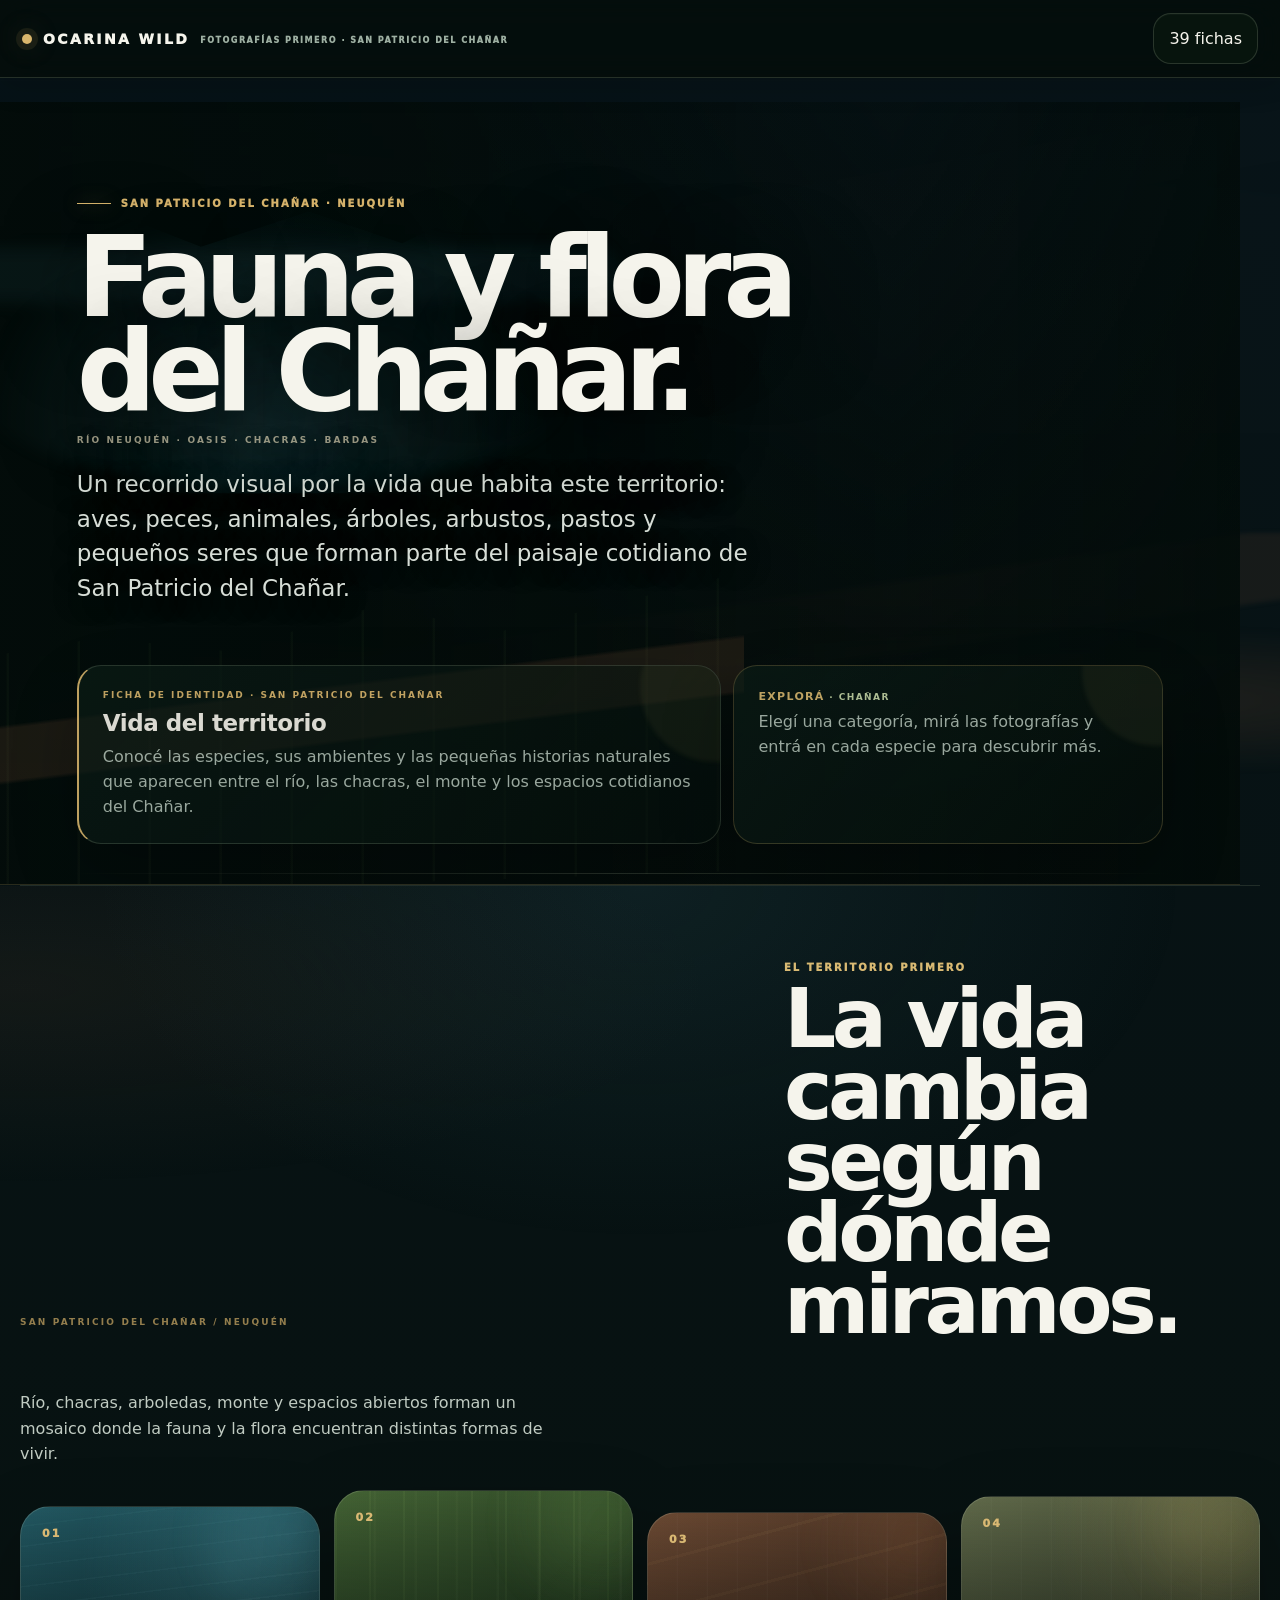
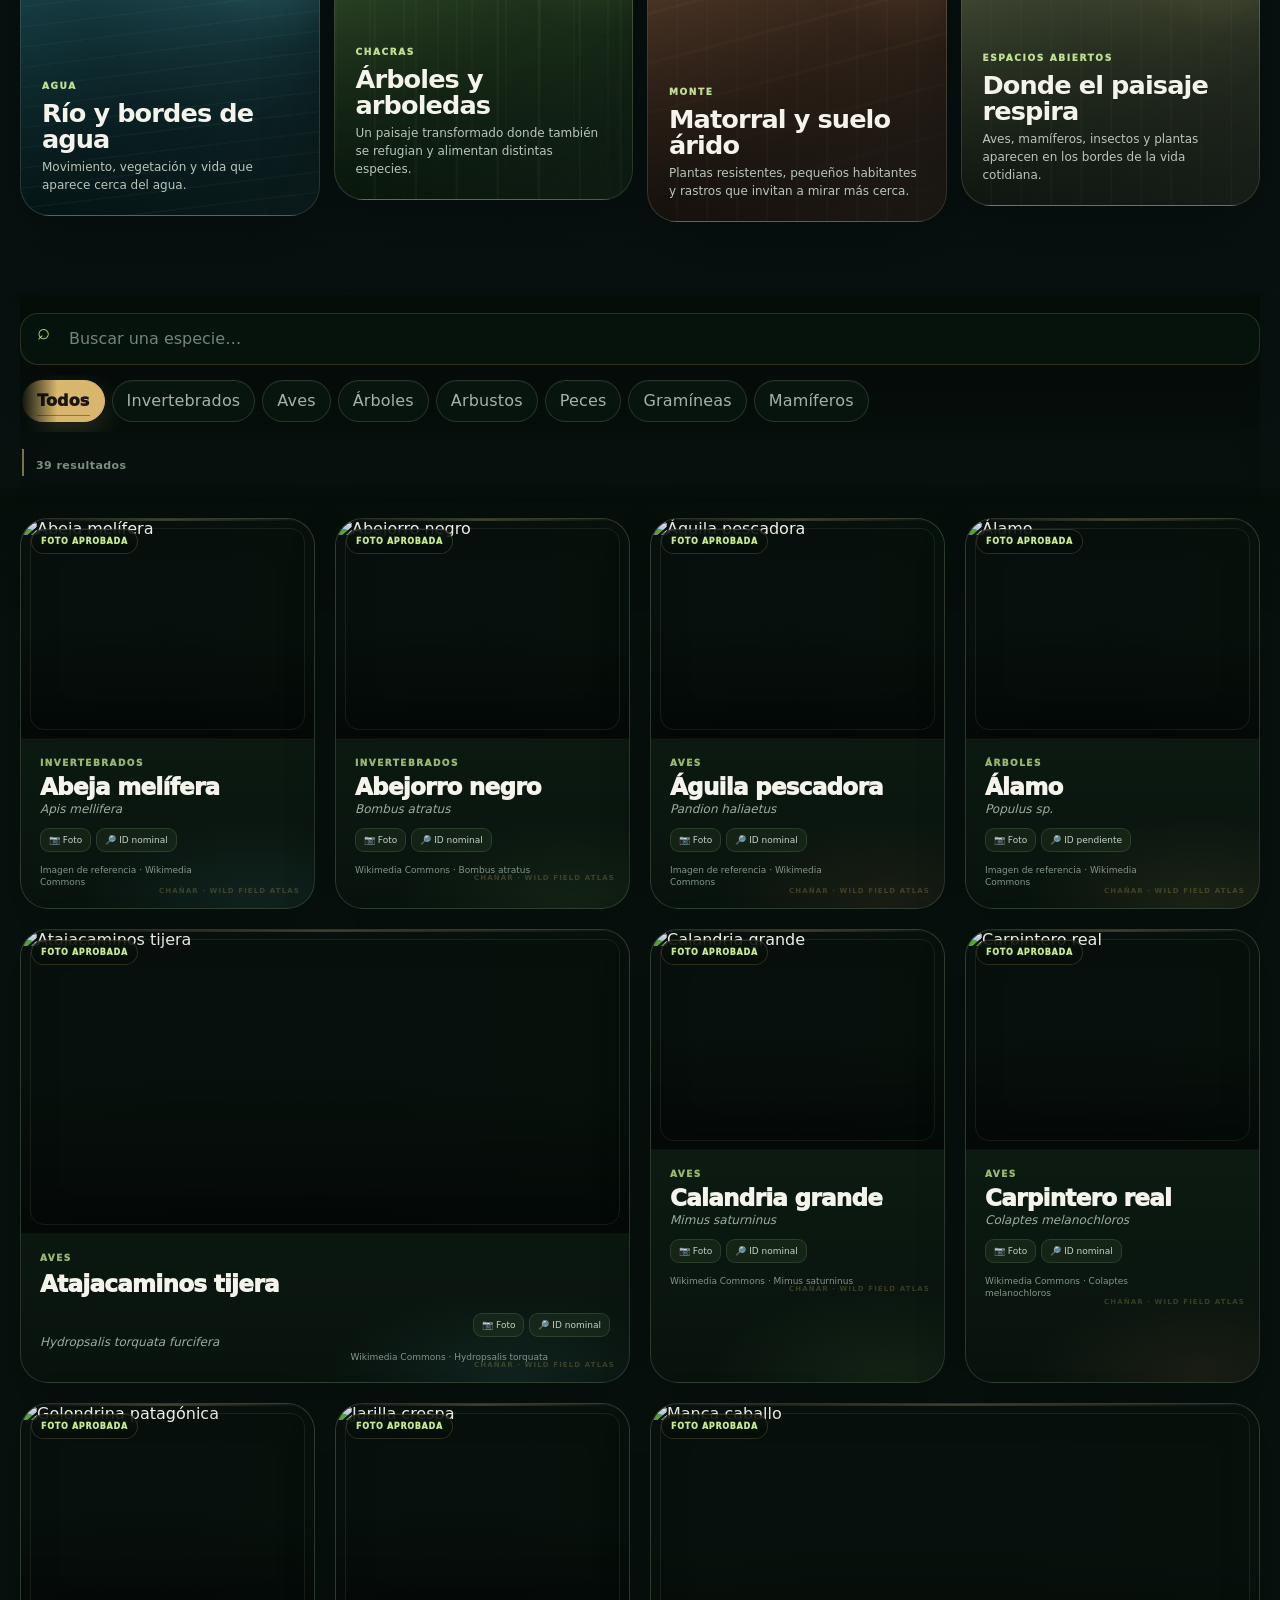
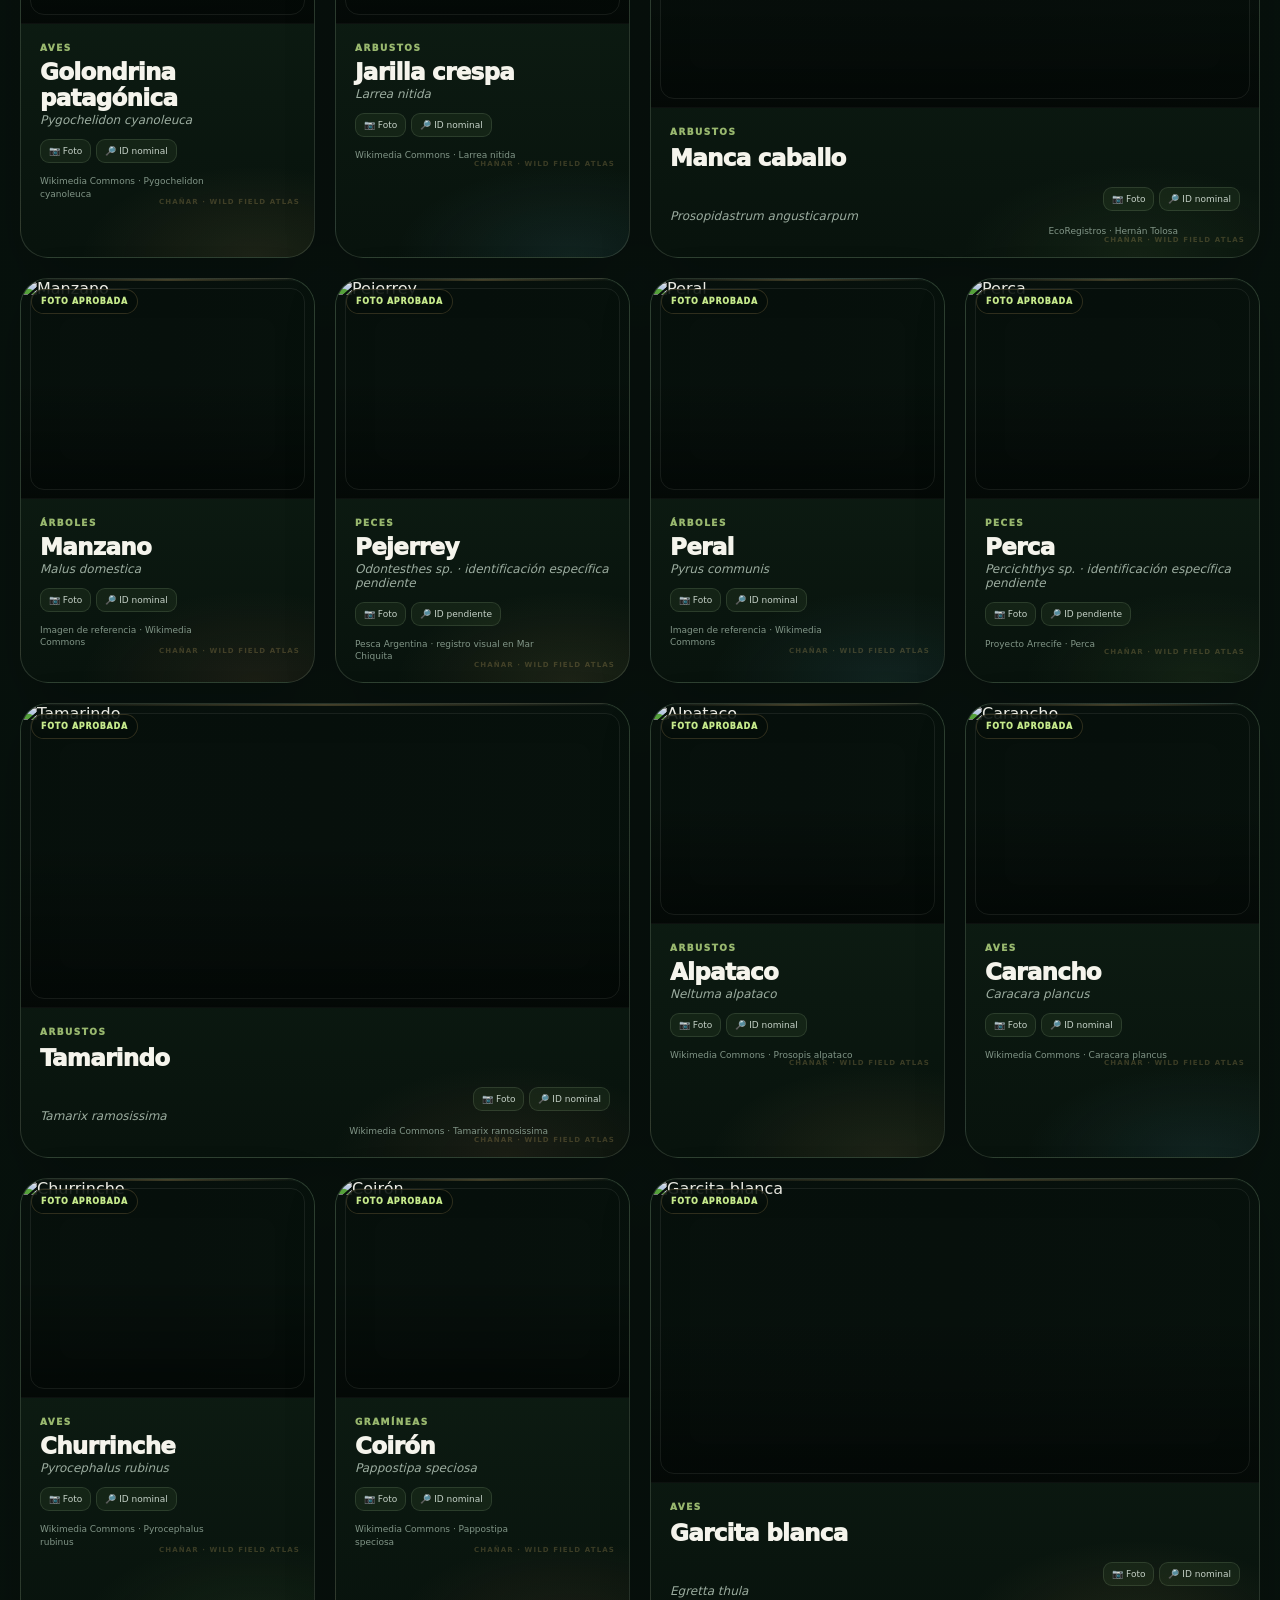
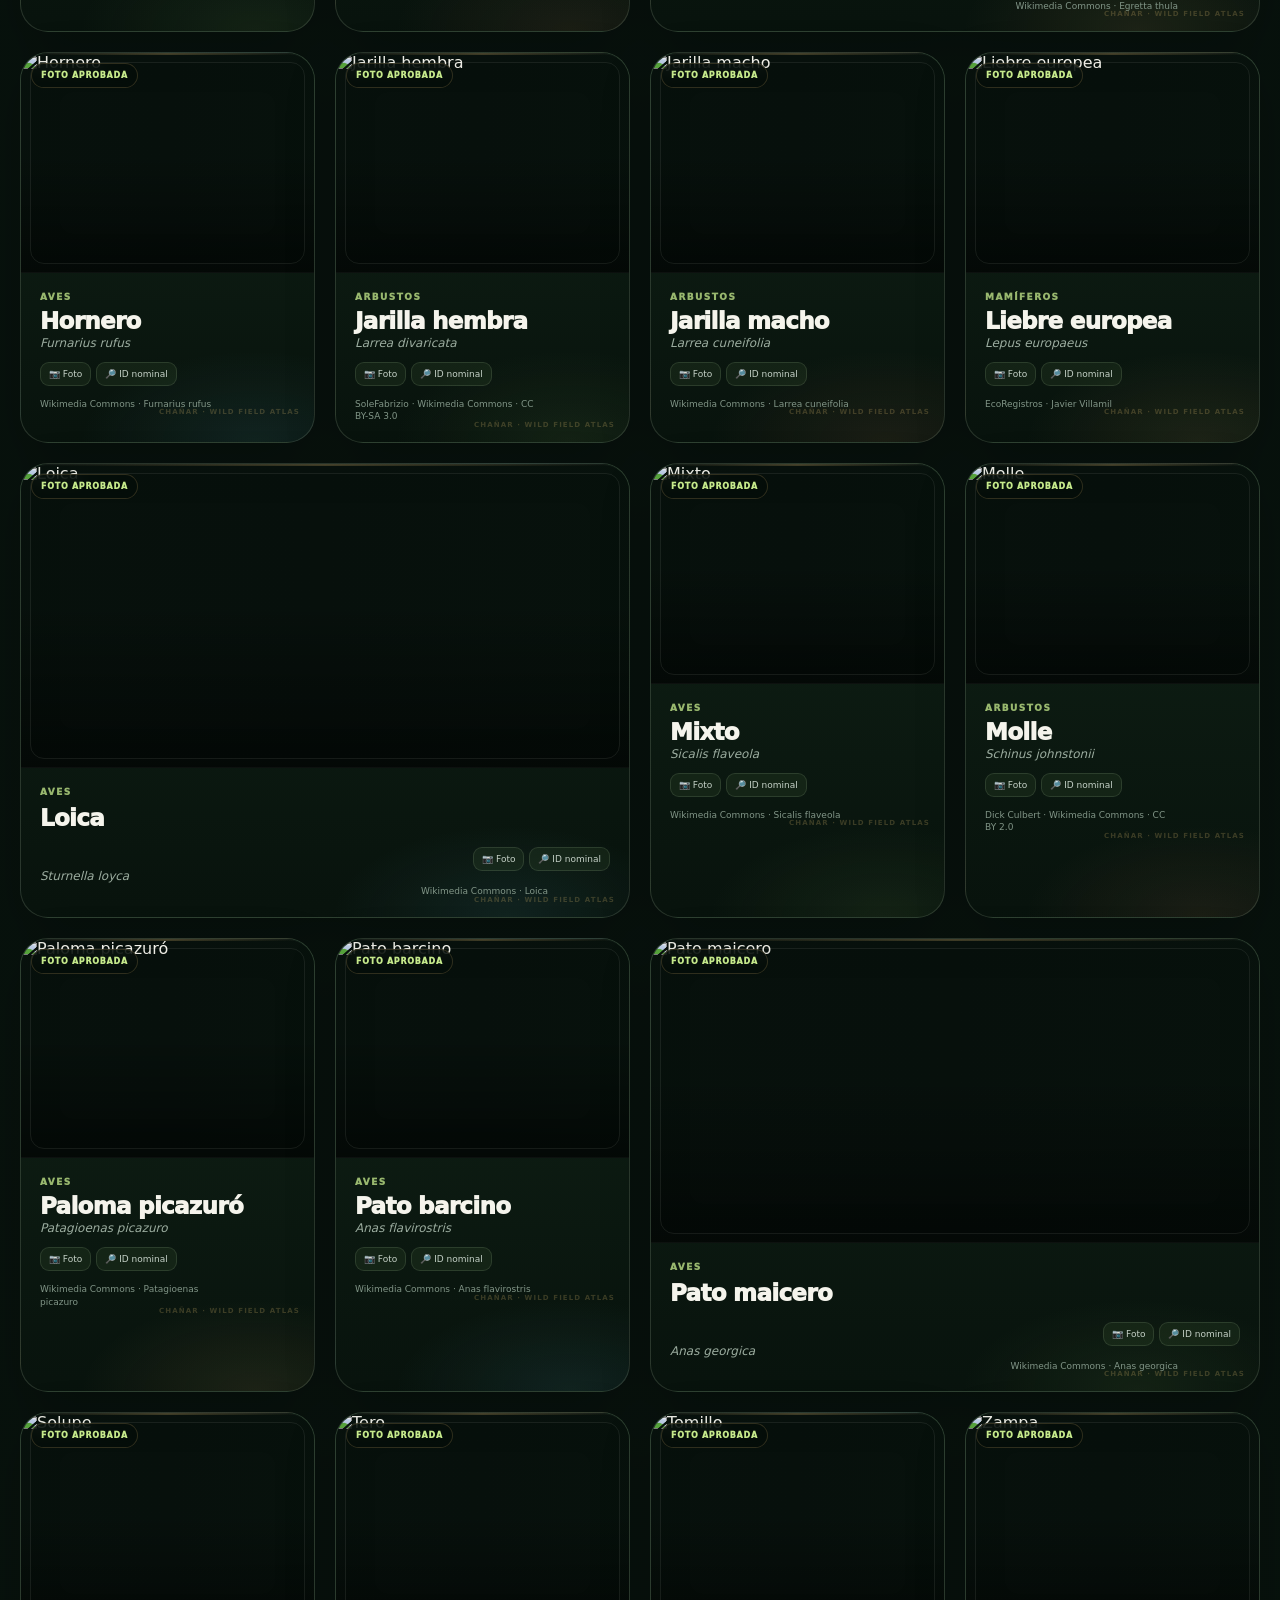
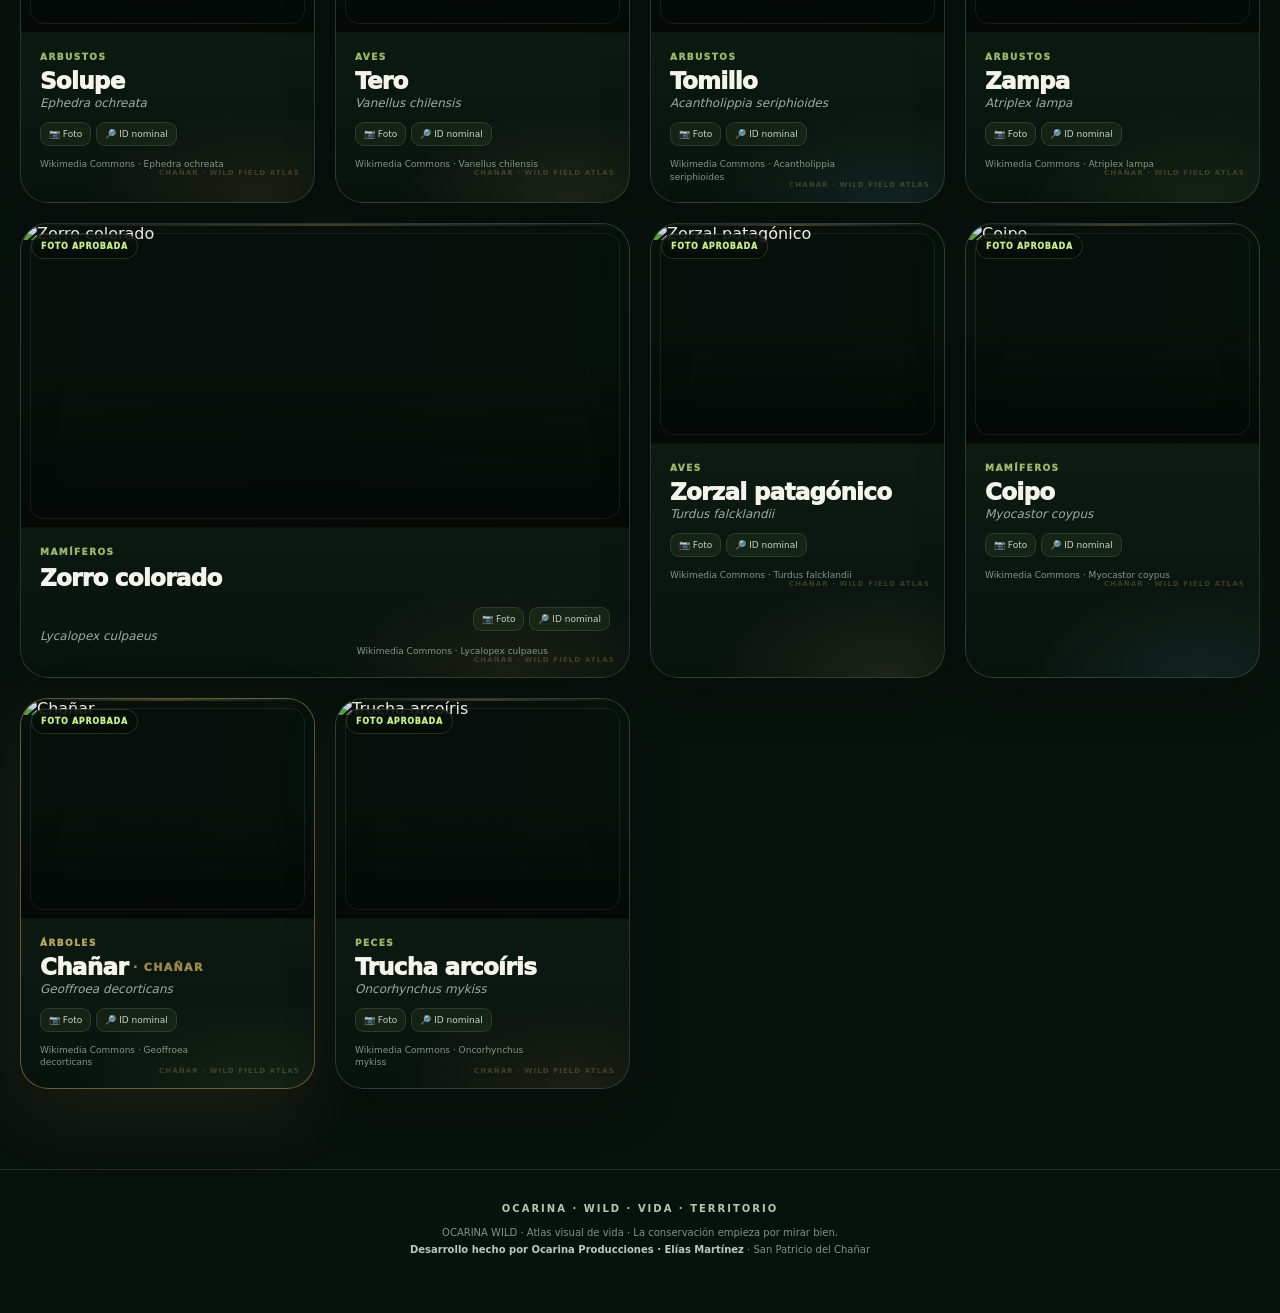
==== commit ccd755c0: "OCARINA WILD: profundizar experiencia visual de San Patricio del Chañar sin tocar estructura ni func" ====
--- a/index.html
+++ b/index.html
@@ -1181,6 +1181,331 @@
   }
 }
 
+
+/* =========================================================
+   OCARINA WILD · CHAÑAR EXPERIENCE 4.0
+   VISUAL ONLY — structure, DOM, data and JS untouched.
+   ========================================================= */
+
+/* Territorio real: río + oasis + bardas + chacras */
+body{
+  --sky:#182c32;
+  --water:#397986;
+  --water-dark:#102f35;
+  --earth:#76503a;
+  --earth-dark:#291d17;
+  --vine:#547644;
+  --leaf:#8eaf67;
+  --sun:#d9b66d;
+  --paper:#edf0e7;
+  background:
+    radial-gradient(1200px 520px at 50% -10%,rgba(217,182,109,.17),transparent 63%),
+    linear-gradient(180deg,#071318 0%,#07110d 32%,#08120d 100%);
+}
+
+/* horizonte patagónico permanente */
+main{
+  position:relative;
+  isolation:isolate;
+}
+main:before{
+  content:"";
+  position:absolute;
+  z-index:-2;
+  left:0;right:0;top:0;
+  height:760px;
+  pointer-events:none;
+  background:
+    linear-gradient(180deg,rgba(8,20,24,.06),rgba(7,16,11,.98) 90%),
+    url("https://commons.wikimedia.org/w/index.php?title=Special:Redirect/file/Dique%20Compensador%20Cha%C3%B1ar%2C%20Neuquen%20-%20panoramio%20(2).jpg&width=1800") center 0/cover no-repeat;
+  opacity:.30;
+  mask-image:linear-gradient(to bottom,#000 0%,#000 58%,transparent 100%);
+}
+
+/* suelo / barda abstracta: no agrega contenido, agrega lugar */
+main:after{
+  content:"";
+  position:absolute;
+  z-index:-3;
+  left:-8vw;right:-8vw;top:455px;height:270px;
+  pointer-events:none;
+  background:
+    radial-gradient(ellipse at 12% 75%,rgba(117,78,54,.34),transparent 35%),
+    radial-gradient(ellipse at 82% 62%,rgba(117,78,54,.24),transparent 32%),
+    linear-gradient(172deg,transparent 0 39%,rgba(102,68,48,.18) 40% 54%,transparent 55%);
+  filter:blur(2px);
+}
+
+/* HERO: sensación de estar parado en el territorio */
+.hero{
+  min-height:760px;
+  margin-inline:-20px;
+  padding-inline:clamp(20px,5vw,90px);
+  border-bottom:1px solid rgba(217,182,109,.18);
+  background:
+    linear-gradient(90deg,rgba(3,12,10,.97) 0%,rgba(3,12,10,.82) 34%,rgba(3,12,10,.34) 72%,rgba(3,12,10,.78) 100%),
+    linear-gradient(180deg,rgba(4,12,14,.08),rgba(4,12,10,.96) 92%);
+  overflow:hidden;
+}
+.hero:before{
+  content:"";
+  position:absolute;
+  inset:auto -5% 0;
+  height:46%;
+  z-index:-1;
+  opacity:.8;
+  background:
+    linear-gradient(175deg,transparent 0 45%,rgba(110,72,50,.28) 46% 58%,transparent 59%),
+    repeating-linear-gradient(90deg,transparent 0 68px,rgba(139,171,99,.055) 69px 71px);
+  transform:skewY(-2deg);
+}
+.hero:after{
+  content:"";
+  position:absolute;
+  z-index:-1;
+  right:-8%;
+  bottom:5%;
+  width:58%;
+  height:45%;
+  background:
+    radial-gradient(ellipse at 50% 80%,rgba(62,125,137,.25),transparent 58%),
+    linear-gradient(180deg,transparent 30%,rgba(47,106,116,.12) 31% 45%,transparent 46%);
+  filter:blur(8px);
+  pointer-events:none;
+}
+.hero h1{
+  font-size:clamp(56px,8.7vw,122px);
+  max-width:980px;
+  letter-spacing:-.075em;
+  text-shadow:0 18px 80px rgba(0,0,0,.68);
+}
+.hero h1:after{
+  content:"RÍO NEUQUÉN  ·  OASIS  ·  CHACRAS  ·  BARDAS";
+  color:rgba(226,215,184,.66);
+  letter-spacing:.24em;
+}
+.hero p{
+  color:#d7ded7;
+  text-shadow:0 5px 25px rgba(0,0,0,.5);
+}
+.hero .eyebrow{
+  color:var(--sun);
+}
+.hero .eyebrow:before{
+  background:var(--sun);
+  box-shadow:0 0 18px rgba(217,182,109,.55);
+}
+
+/* La tarjeta de identidad parece una placa de campo */
+.law-main,.law-side{
+  backdrop-filter:blur(16px) saturate(1.2);
+  background:linear-gradient(135deg,rgba(11,29,23,.76),rgba(7,17,13,.56));
+  box-shadow:0 28px 70px rgba(0,0,0,.30);
+}
+.law-main{
+  border-left:2px solid var(--sun);
+}
+.law-main:before{
+  color:var(--sun);
+}
+
+/* Territorio: cuatro ambientes, cuatro atmósferas */
+.territory-showcase{
+  margin-top:0;
+  padding-top:76px;
+}
+.territory-showcase:before{
+  height:500px;
+  background:
+    radial-gradient(ellipse at 50% 0,rgba(63,126,136,.13),transparent 50%),
+    radial-gradient(ellipse at 10% 20%,rgba(110,77,53,.12),transparent 35%);
+}
+.territory-heading h2{
+  font-size:clamp(40px,6.5vw,82px);
+}
+.territory-heading p{
+  color:#c0cbc2;
+}
+.territory-card{
+  min-height:310px;
+  border-radius:30px;
+  border-color:rgba(210,226,200,.17);
+  box-shadow:0 25px 70px rgba(0,0,0,.28);
+}
+.territory-card:before{
+  width:250px;height:250px;
+  right:-95px;top:-95px;
+}
+.territory-card.water{
+  background:
+    linear-gradient(180deg,rgba(8,42,49,.10),rgba(4,19,20,.94)),
+    radial-gradient(ellipse at 70% 20%,rgba(88,170,183,.28),transparent 50%),
+    linear-gradient(145deg,#255c66,#081b1e);
+}
+.territory-card.water:after{
+  background:
+    repeating-linear-gradient(173deg,transparent 0 18px,rgba(149,213,219,.045) 19px 20px),
+    linear-gradient(135deg,transparent 40%,rgba(255,255,255,.035));
+}
+.territory-card.rural{
+  background:
+    linear-gradient(180deg,rgba(39,65,29,.08),rgba(8,21,12,.96)),
+    repeating-linear-gradient(90deg,rgba(147,183,101,.09) 0 2px,transparent 2px 34px),
+    linear-gradient(145deg,#466536,#0b1c10);
+}
+.territory-card.rural:after{
+  background:
+    repeating-linear-gradient(90deg,transparent 0 38px,rgba(205,220,167,.035) 39px 41px),
+    linear-gradient(135deg,transparent 40%,rgba(255,255,255,.035));
+}
+.territory-card.wild{
+  background:
+    linear-gradient(180deg,rgba(100,67,45,.05),rgba(20,16,12,.97)),
+    repeating-linear-gradient(165deg,rgba(221,179,107,.055) 0 3px,transparent 3px 48px),
+    linear-gradient(145deg,#694832,#18120e);
+}
+.territory-card.open{
+  background:
+    linear-gradient(180deg,rgba(213,189,112,.05),rgba(14,21,15,.97)),
+    radial-gradient(ellipse at 75% 10%,rgba(218,193,117,.14),transparent 44%),
+    linear-gradient(145deg,#596447,#151d15);
+}
+.territory-card h3{
+  font-size:clamp(22px,2vw,28px);
+}
+.territory-card p{
+  color:#b9c5ba;
+}
+
+/* Filtros como instrumentos de campo */
+.controls{
+  margin-top:58px;
+  padding-top:18px;
+}
+.search{
+  background:rgba(7,20,14,.92);
+  border-color:rgba(217,182,109,.18);
+  box-shadow:0 20px 45px rgba(0,0,0,.25);
+}
+.search:focus{
+  border-color:rgba(217,182,109,.55);
+  box-shadow:0 0 0 4px rgba(217,182,109,.06),0 20px 45px rgba(0,0,0,.28);
+}
+.filter{
+  background:rgba(9,24,16,.82);
+}
+.filter.active{
+  background:var(--sun);
+  color:#1b160d;
+  border-color:var(--sun);
+  box-shadow:0 10px 28px rgba(217,182,109,.18);
+}
+
+/* Atlas: fotografías como ventanas dentro del paisaje */
+.grid{
+  gap:20px;
+}
+.card{
+  background:
+    radial-gradient(280px 140px at 80% 100%,var(--category-glow),transparent 72%),
+    linear-gradient(180deg,rgba(15,31,21,.98),rgba(6,16,11,.98));
+  border-color:rgba(205,222,195,.16);
+  box-shadow:0 18px 50px rgba(0,0,0,.22);
+}
+.card:hover{
+  border-color:rgba(217,182,109,.38);
+  box-shadow:0 30px 75px rgba(0,0,0,.38);
+}
+.photo{
+  background:#07100c;
+}
+.photo:before{
+  inset:9px;
+  border-color:rgba(235,239,225,.16);
+  box-shadow:inset 0 0 35px rgba(0,0,0,.18);
+}
+.photo:after{
+  background:
+    linear-gradient(180deg,transparent 45%,rgba(0,0,0,.48)),
+    linear-gradient(90deg,rgba(10,25,15,.08),transparent 50%,rgba(10,25,15,.18));
+}
+.photo-state{
+  background:rgba(5,13,9,.72);
+  border-color:rgba(217,182,109,.20);
+}
+
+/* Pequeña firma de cuaderno de campo */
+.body:after{
+  content:"CHAÑAR · WILD FIELD ATLAS";
+  color:rgba(217,182,109,.24);
+}
+.results{
+  border-left-color:rgba(217,182,109,.58);
+}
+
+/* Modal: museo de campo / cuaderno naturalista */
+dialog{
+  border-color:rgba(217,182,109,.30);
+  background:
+    radial-gradient(700px 280px at 15% 0%,rgba(72,111,61,.14),transparent 70%),
+    linear-gradient(180deg,#0c2016,#06110b);
+  box-shadow:0 45px 120px rgba(0,0,0,.76);
+}
+.modal-photo{
+  background:
+    linear-gradient(180deg,#0b1711,#050b08);
+}
+.close{
+  background:var(--sun);
+  color:#19140c;
+}
+.modal-body:before{
+  color:rgba(217,182,109,.75);
+}
+.modal-body h2{
+  text-shadow:0 8px 35px rgba(0,0,0,.35);
+}
+
+/* Profundidad sin romper la experiencia móvil */
+@media(min-width:1100px){
+  .hero{
+    margin-inline:-20px;
+    padding-left:clamp(40px,6vw,105px);
+    padding-right:clamp(40px,6vw,105px);
+  }
+  .territory-card:nth-child(1){transform:translateY(14px)}
+  .territory-card:nth-child(2){transform:translateY(-2px)}
+  .territory-card:nth-child(3){transform:translateY(20px)}
+  .territory-card:nth-child(4){transform:translateY(4px)}
+  .territory-card:hover{transform:translateY(-7px) scale(1.012)}
+}
+@media(max-width:700px){
+  main:before{height:620px;opacity:.20}
+  .hero{
+    margin-inline:-12px;
+    min-height:650px;
+    padding-left:20px;
+    padding-right:20px;
+    background:
+      linear-gradient(90deg,rgba(3,12,10,.98),rgba(3,12,10,.62) 65%,rgba(3,12,10,.82)),
+      linear-gradient(180deg,rgba(4,12,14,.10),rgba(4,12,10,.98) 94%);
+  }
+  .hero h1{font-size:clamp(54px,15vw,74px)}
+  .territory-showcase{padding-top:55px}
+  .territory-card{min-height:230px}
+}
+@media(max-width:450px){
+  main:before{height:560px;opacity:.16}
+  .hero{min-height:620px}
+  .hero h1{font-size:53px}
+  .territory-card{min-height:185px}
+}
+
+/* Accesibilidad: nada de esto invade reduced-motion */
+@media(prefers-reduced-motion:reduce){
+  .territory-card,.card,.photo img{transition:none!important}
+}
+
 </style>
 </head>
 <body>
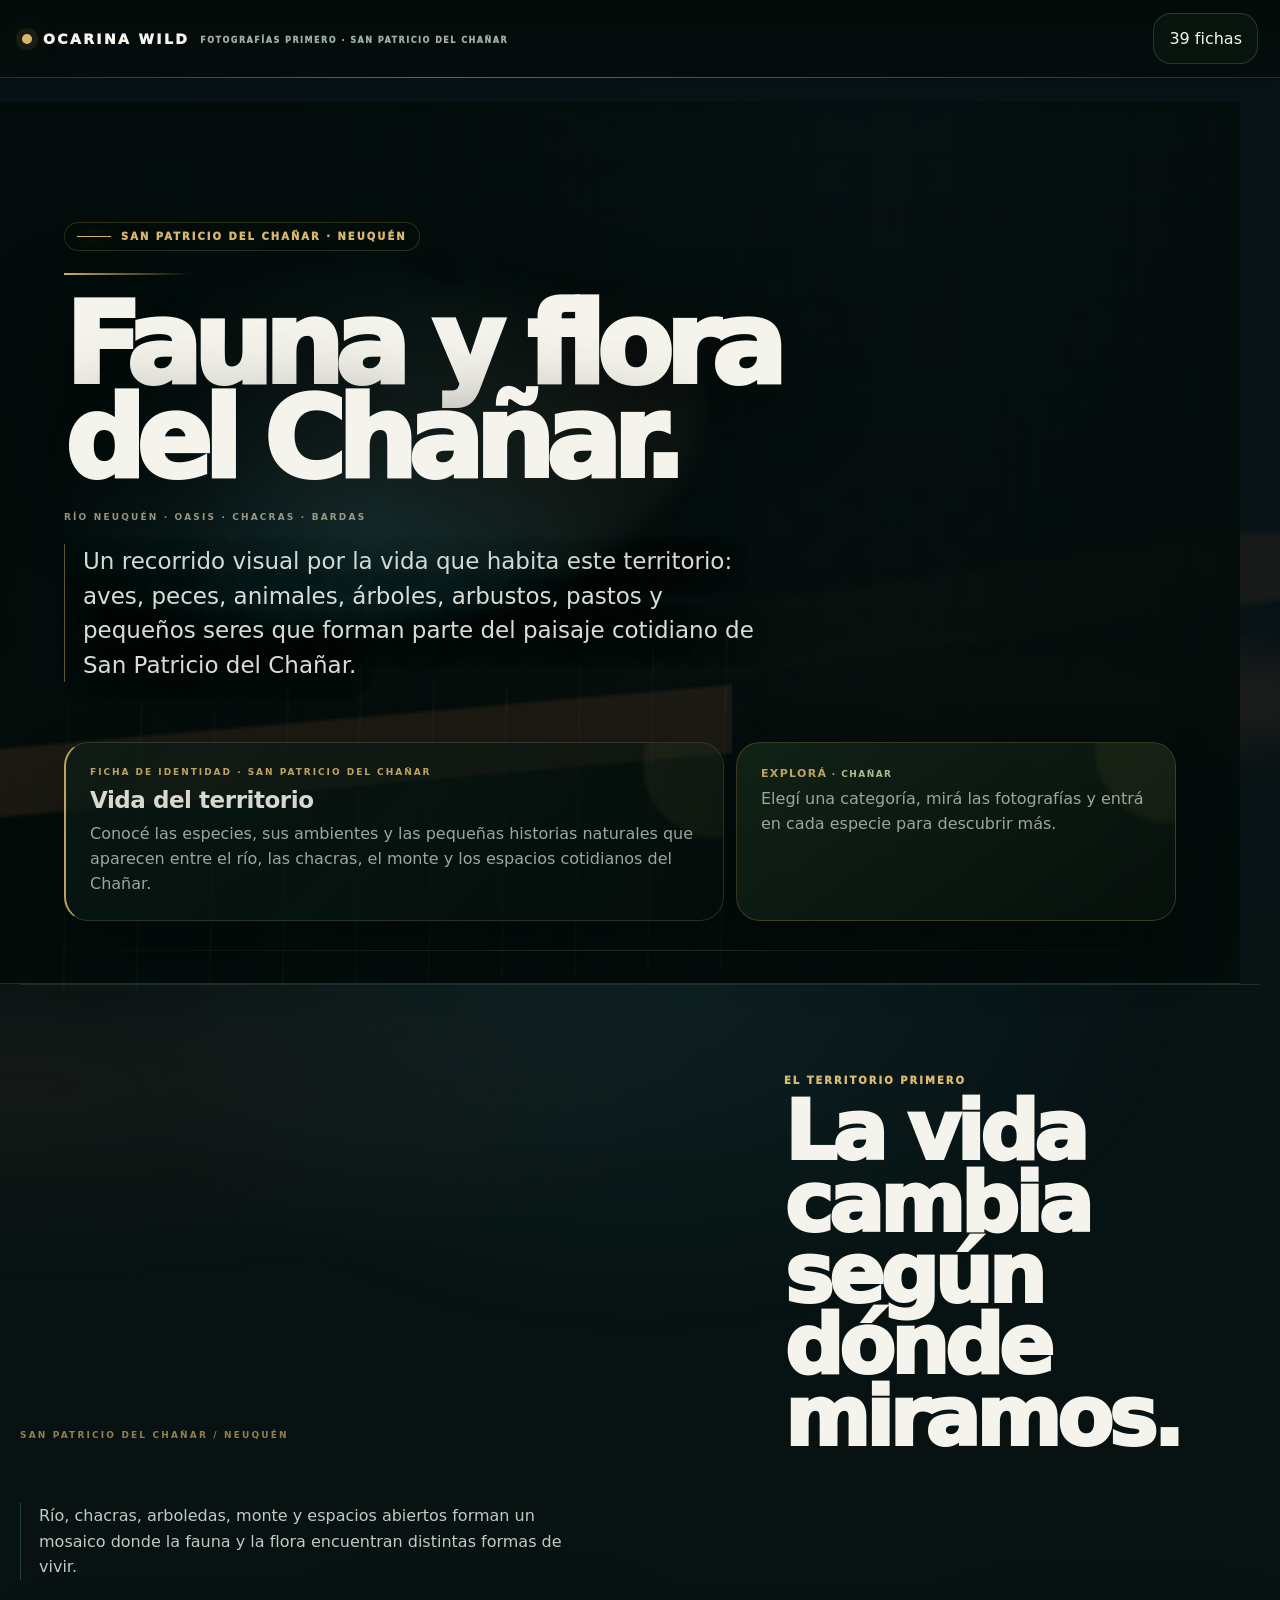
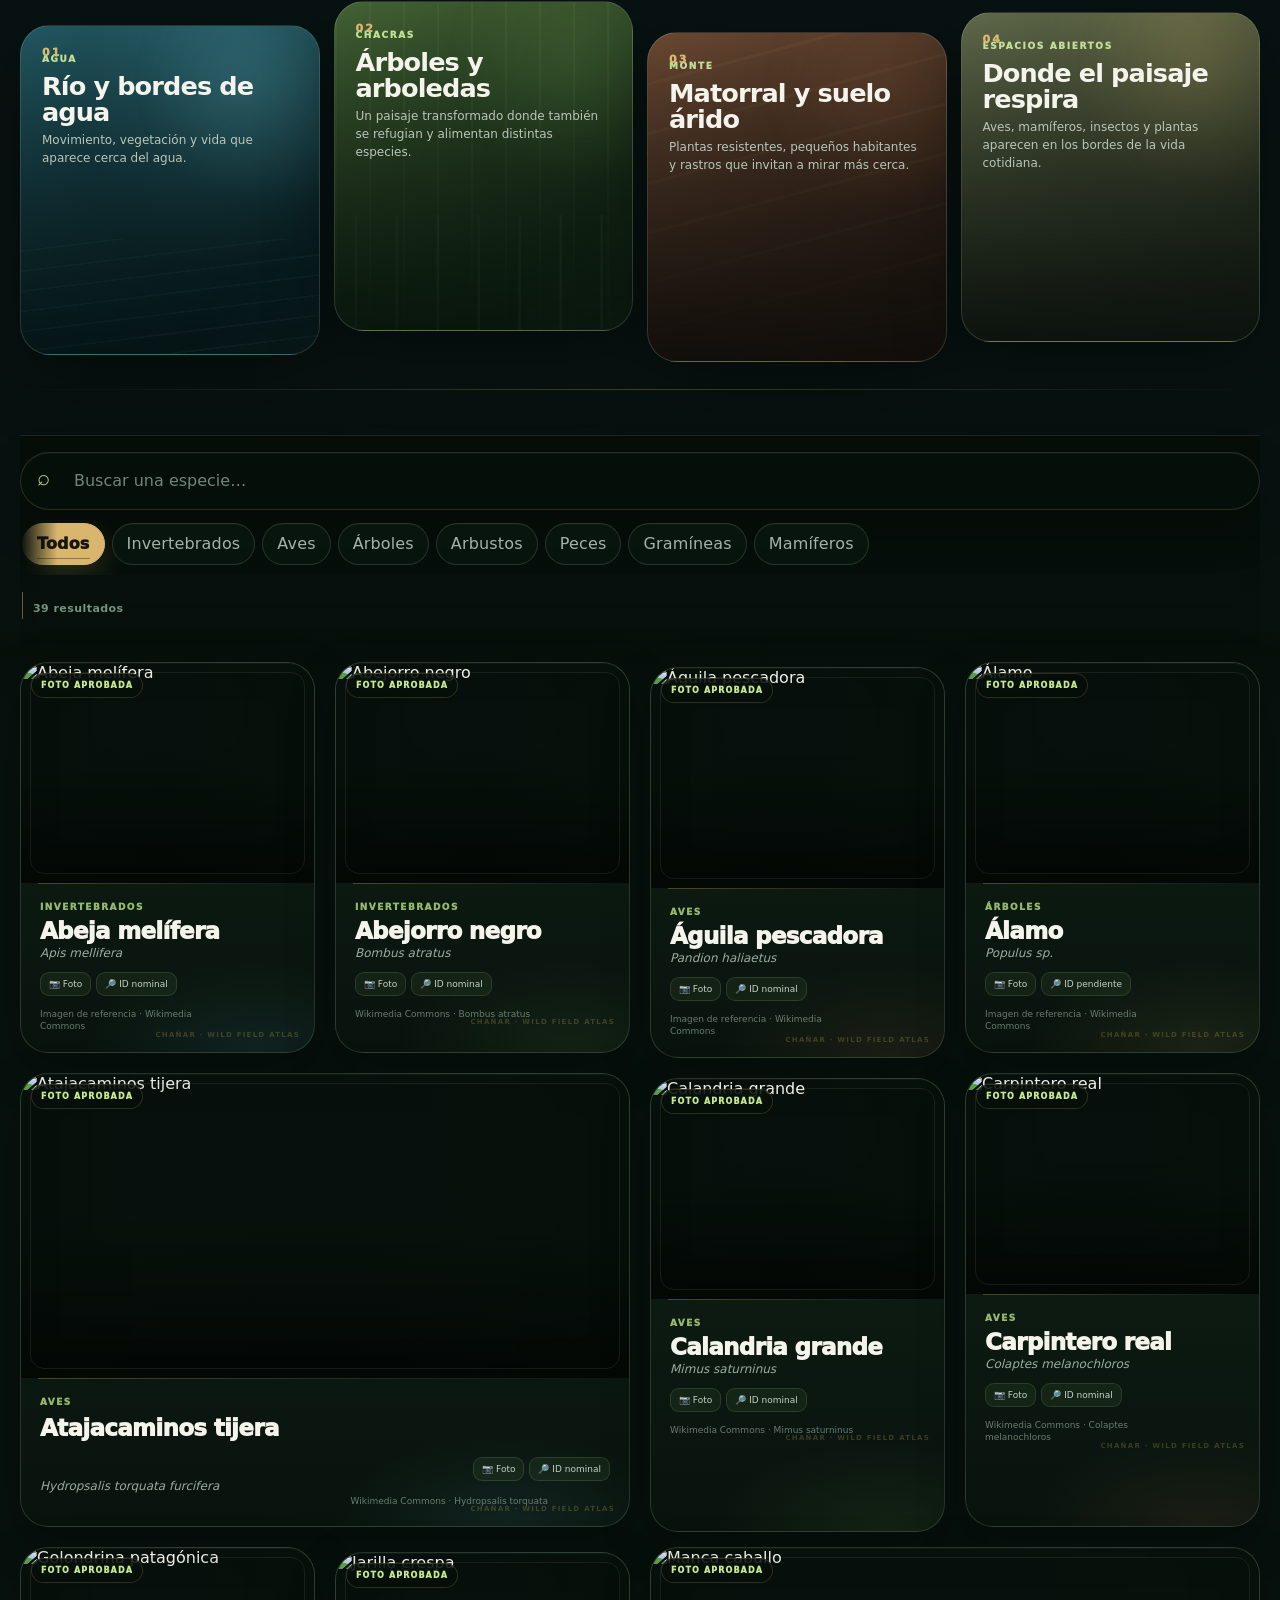
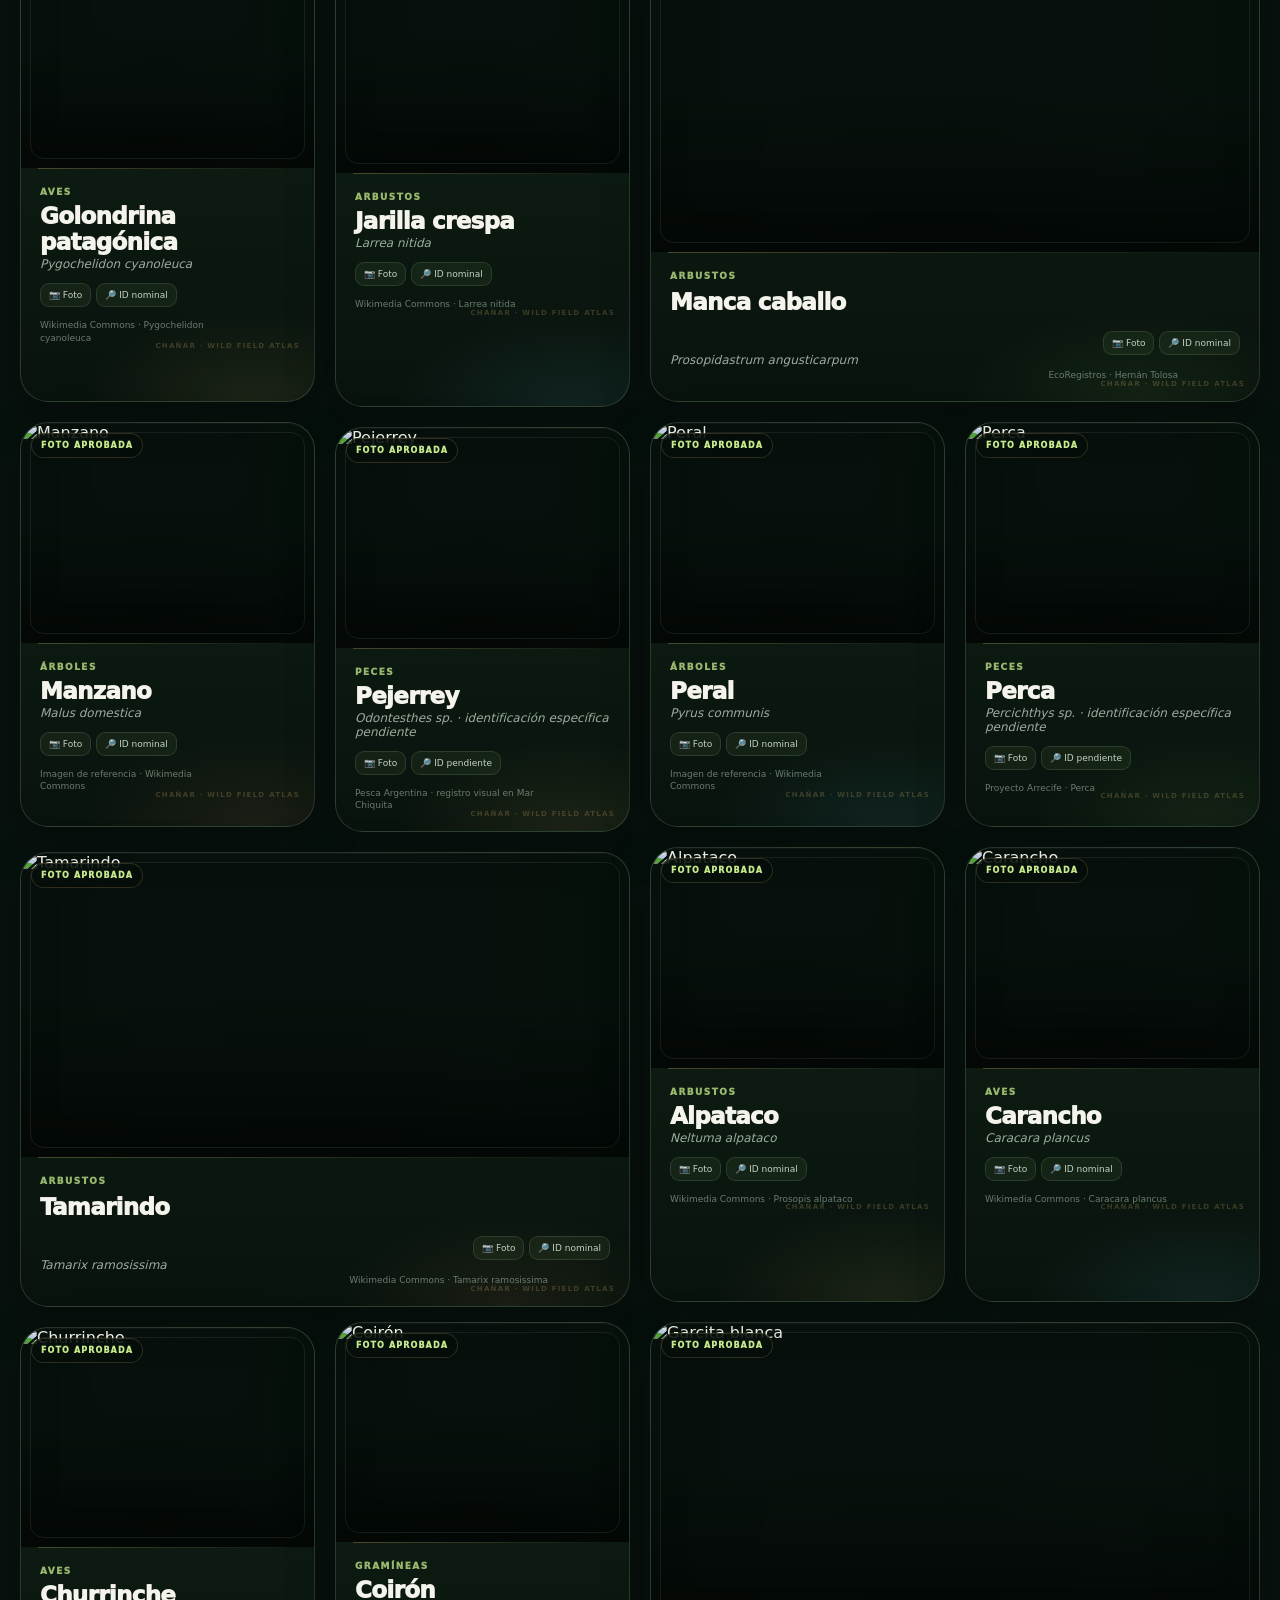
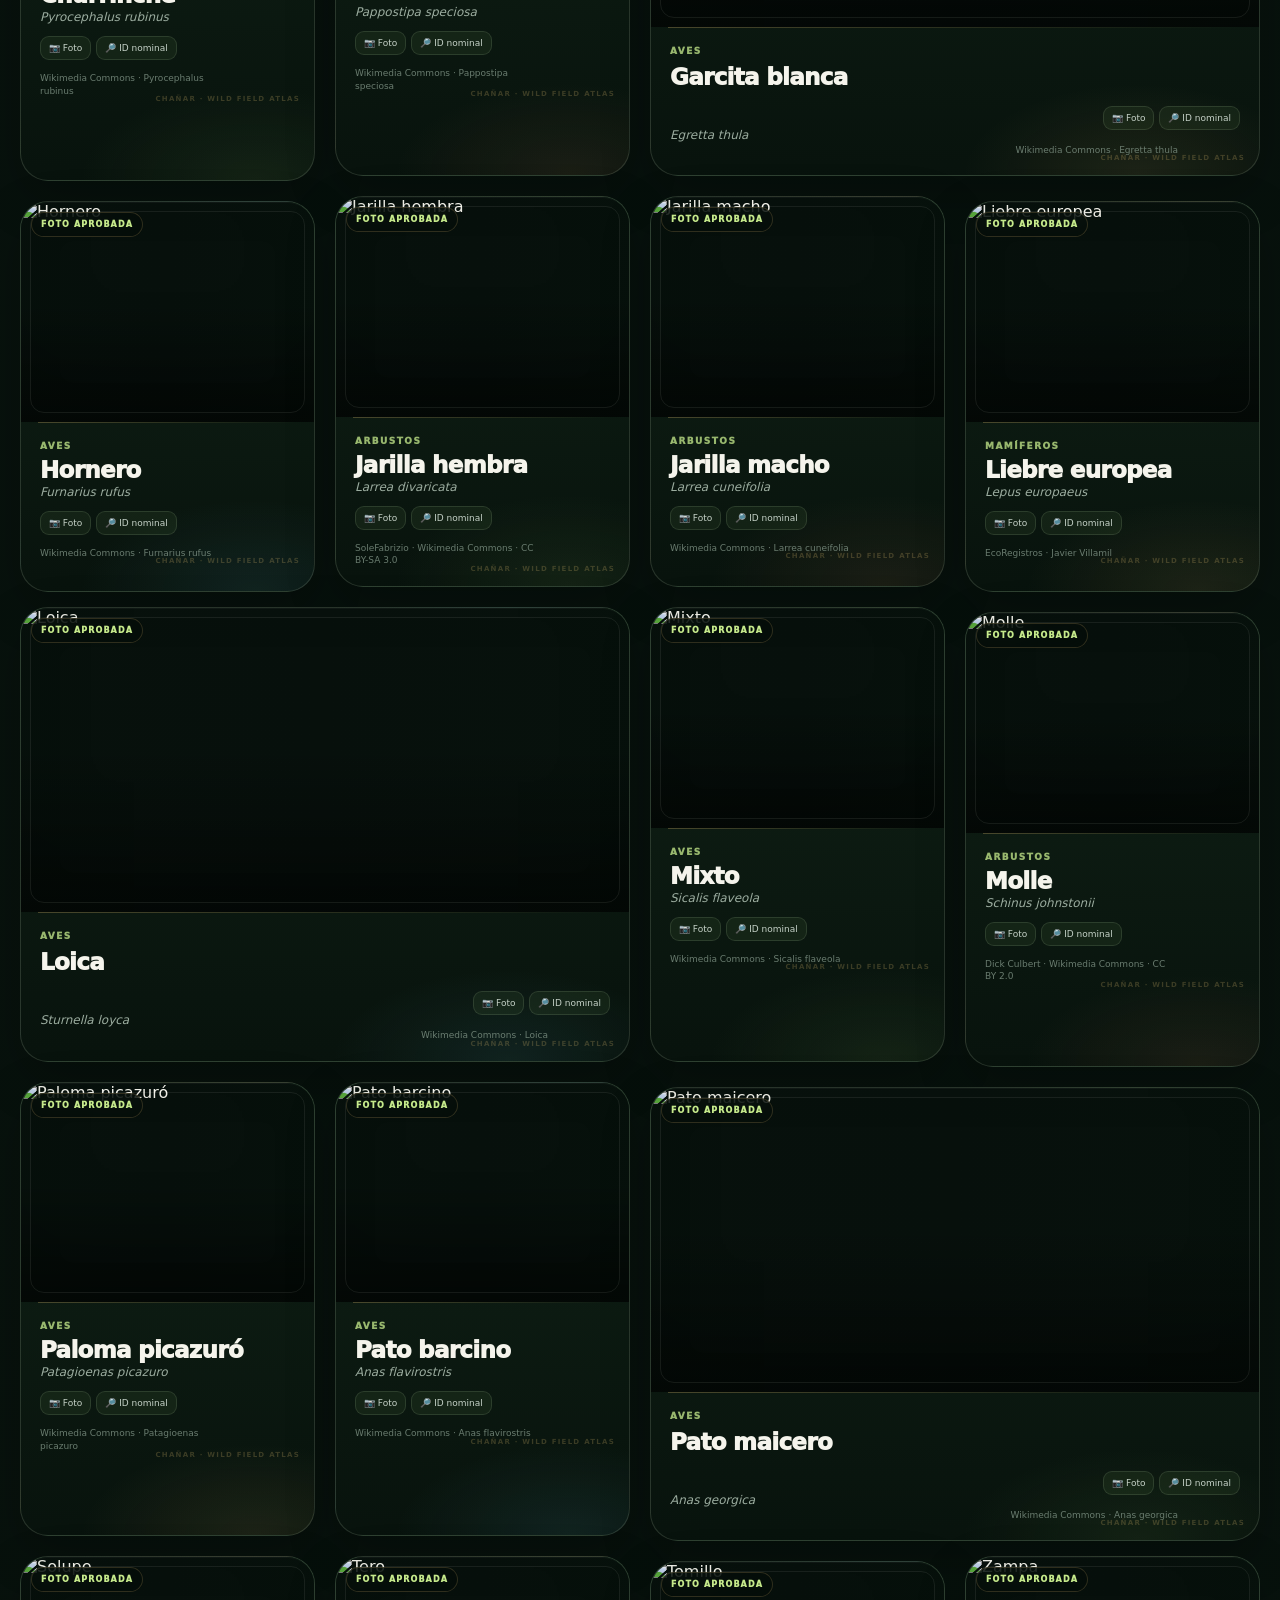
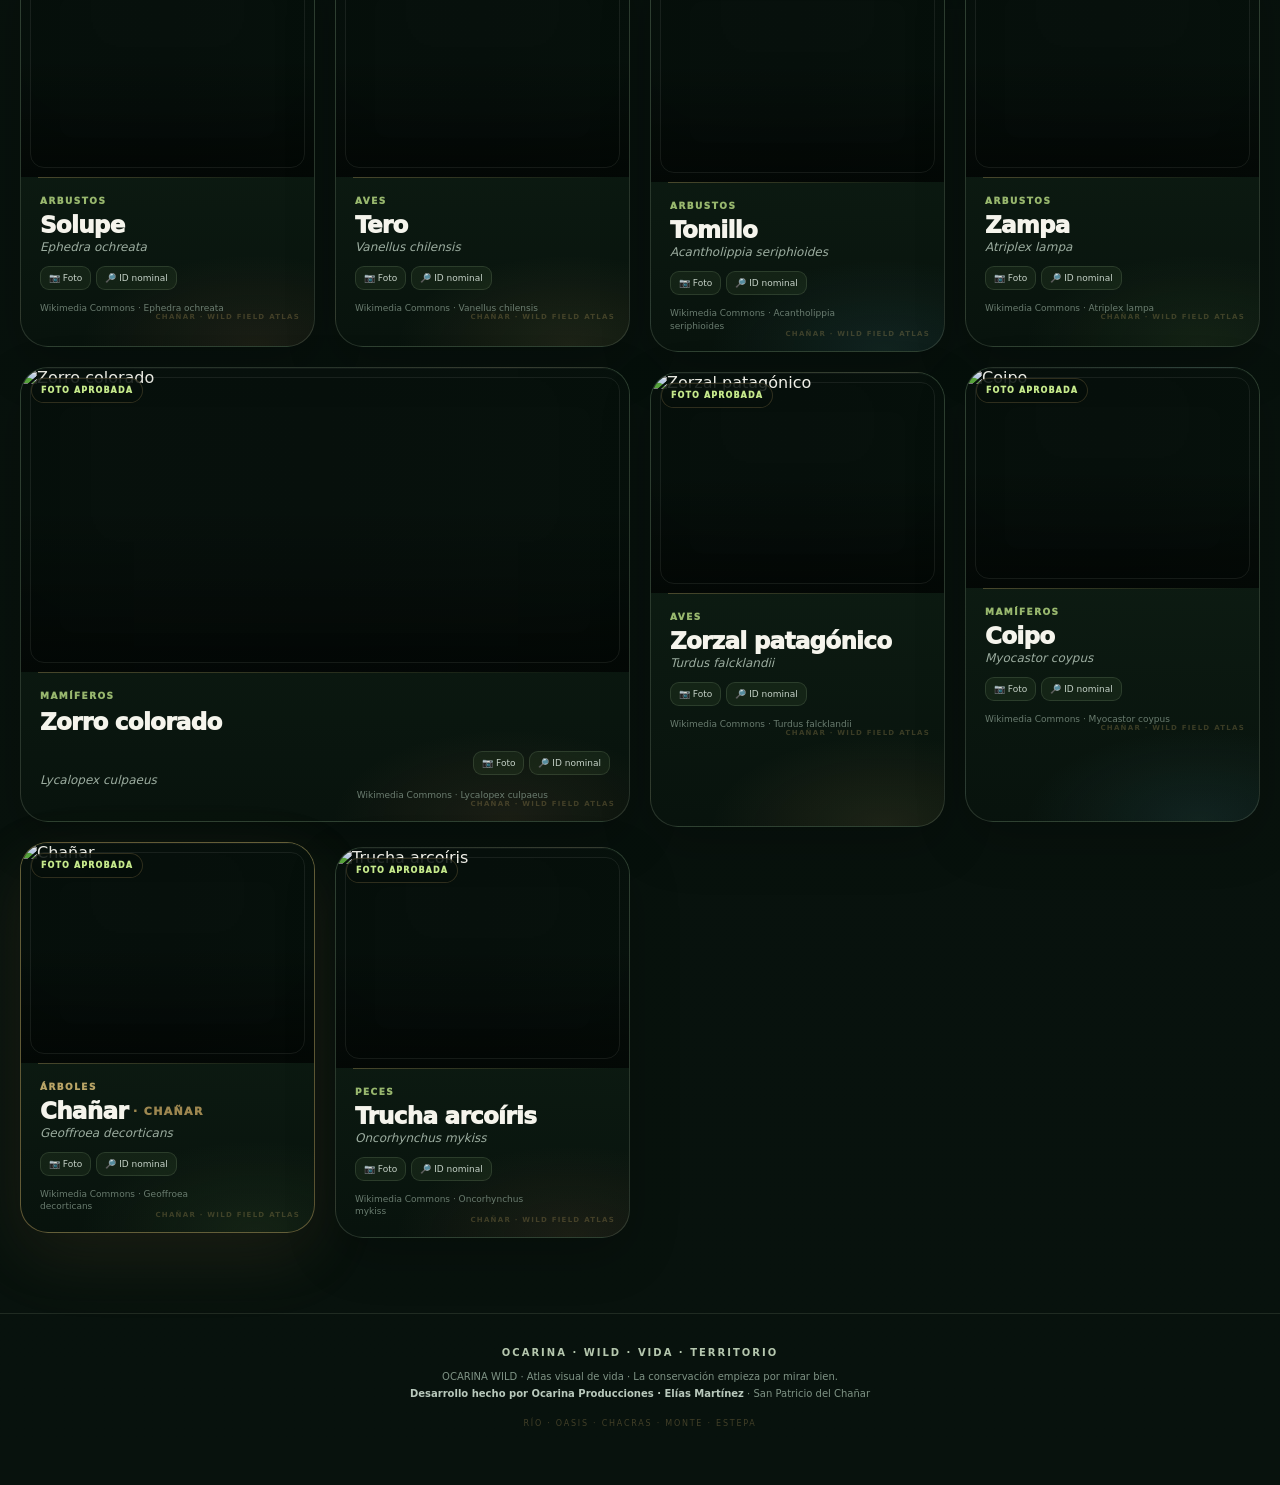
==== commit be1073e7: "OCARINA WILD: profundizar dirección de arte territorial de Chañar" ====
--- a/index.html
+++ b/index.html
@@ -1506,6 +1506,263 @@
   .territory-card,.card,.photo img{transition:none!important}
 }
 
+
+/* =========================================================
+   CHAÑAR IMMERSIVE ART DIRECTION · visual only
+   No structure, JS, data or interaction changes.
+   ========================================================= */
+:root{
+ --chanar-sand:#c69b68;--chanar-sky:#89b4b4;--chanar-vine:#557a45;
+ --chanar-water:#3e7881;--chanar-night:#06100c;
+}
+html{background:#06100c}
+header{
+ background:linear-gradient(180deg,rgba(4,11,8,.94),rgba(4,11,8,.68));
+ border-bottom-color:rgba(215,179,106,.20);
+}
+header:after{
+ content:"";
+ position:absolute;left:0;right:0;bottom:-1px;height:1px;
+ background:linear-gradient(90deg,transparent,rgba(215,179,106,.42),rgba(92,139,113,.35),transparent);
+}
+.nav{position:relative}
+.brand{transition:letter-spacing .4s ease}
+.brand:hover{letter-spacing:.18em}
+.counter{box-shadow:inset 0 1px rgba(255,255,255,.05),0 8px 25px rgba(0,0,0,.2)}
+
+.hero{
+ overflow:visible;
+ min-height:780px;
+ padding-top:120px;
+ padding-bottom:70px;
+}
+.hero:global{}
+.hero:before{
+ content:"";
+ position:absolute;
+ z-index:-2;
+ left:-6%;right:-6%;bottom:-1px;height:47%;
+ opacity:.7;
+ background:
+  linear-gradient(177deg,transparent 0 37%,rgba(105,69,47,.34) 38% 52%,transparent 53%),
+  repeating-linear-gradient(91deg,transparent 0 70px,rgba(125,160,91,.055) 71px 73px);
+ transform:skewY(-2deg);
+}
+.hero:after{
+ right:-7%;bottom:6%;width:64%;height:55%;
+ background:
+  radial-gradient(ellipse at 58% 76%,rgba(62,125,137,.27),transparent 51%),
+  radial-gradient(ellipse at 80% 60%,rgba(215,179,106,.09),transparent 38%);
+ filter:blur(13px);
+}
+.hero .eyebrow{
+ font-size:10px;
+ padding:8px 12px;
+ width:max-content;
+ border:1px solid rgba(215,179,106,.20);
+ border-radius:999px;
+ background:rgba(4,15,10,.38);
+ backdrop-filter:blur(10px);
+}
+.hero h1{
+ position:relative;
+ font-weight:1000;
+}
+.hero h1:before{
+ content:"";
+ display:block;
+ width:clamp(60px,10vw,140px);height:2px;
+ margin-bottom:24px;
+ background:linear-gradient(90deg,var(--sun),transparent);
+ box-shadow:0 0 25px rgba(215,179,106,.22);
+}
+.hero h1:after{
+ display:block;
+ margin-top:27px;
+ font-size:9px;
+ line-height:1;
+ white-space:nowrap;
+}
+.hero p{
+ border-left:1px solid rgba(215,179,106,.45);
+ padding-left:18px;
+}
+.law-main,.law-side{
+ transition:transform .35s ease,border-color .35s ease,background .35s ease;
+}
+.law-main:hover,.law-side:hover{transform:translateY(-4px);border-color:rgba(215,179,106,.36)}
+.law-side{background:linear-gradient(145deg,rgba(26,48,30,.70),rgba(8,19,13,.76))}
+
+.territory-showcase{
+ margin-top:0;
+ padding-top:90px;
+ padding-bottom:55px;
+}
+.territory-showcase:after{
+ content:"";
+ position:absolute;
+ left:0;right:0;bottom:0;height:1px;
+ background:linear-gradient(90deg,transparent,rgba(215,179,106,.28),transparent);
+}
+.territory-heading h2{
+ font-weight:1000;
+}
+.territory-heading p{
+ border-left:1px solid rgba(62,125,137,.45);
+ padding-left:18px;
+}
+.territory-card{
+ min-height:330px;
+ justify-content:space-between;
+ isolation:isolate;
+}
+.territory-card:before{
+ content:"";
+ z-index:-1;
+ width:300px;height:300px;
+ opacity:.8;
+}
+.territory-card:after{
+ content:"";
+ z-index:-1;
+ inset:auto -20% -25%;height:60%;
+ background:linear-gradient(180deg,transparent,rgba(0,0,0,.24));
+}
+.territory-card:hover .territory-mark{letter-spacing:.24em}
+.territory-mark{transition:letter-spacing .35s ease}
+.territory-card span{transition:color .3s}
+.territory-card:hover span{color:#e2c47c}
+
+.controls{
+ margin-top:45px;
+ padding:16px 0 13px;
+ border-top:1px solid rgba(215,179,106,.13);
+}
+.search{
+ border-radius:999px;
+ min-height:58px;
+ padding-left:53px;
+ background:rgba(6,17,11,.82);
+ box-shadow:inset 0 1px rgba(255,255,255,.035),0 18px 45px rgba(0,0,0,.24);
+}
+.controls:before{top:29px}
+.filters{padding-top:3px}
+.filter{
+ backdrop-filter:blur(8px);
+}
+.results{
+ padding-left:10px;
+ border-left:1px solid rgba(215,179,106,.48);
+}
+
+.grid{
+ perspective:1200px;
+}
+.card{
+ isolation:isolate;
+}
+.card:before{
+ content:"";
+ position:absolute;inset:0;z-index:3;pointer-events:none;
+ border-radius:inherit;
+ background:linear-gradient(135deg,rgba(255,255,255,.045),transparent 28%,transparent 70%,rgba(215,179,106,.025));
+ opacity:0;transition:opacity .35s;
+}
+.card:hover:before{opacity:1}
+.card .photo{
+ box-shadow:inset 0 -60px 80px rgba(0,0,0,.12);
+}
+.photo:after{
+ transition:opacity .35s;
+}
+.card:hover .photo:after{opacity:.72}
+.photo-state{
+ letter-spacing:.14em;
+ backdrop-filter:blur(12px);
+}
+.body{
+ position:relative;
+}
+.body:before{
+ content:"";
+ position:absolute;
+ left:17px;right:17px;top:0;height:1px;
+ background:linear-gradient(90deg,rgba(215,179,106,.30),transparent);
+}
+.body:after{
+ letter-spacing:.18em;
+ font-size:7px;
+ display:block;
+ margin-top:13px;
+}
+.card .source{opacity:.8}
+
+dialog{
+ border-radius:34px;
+}
+dialog::backdrop{
+ background:rgba(1,7,4,.88);
+}
+.modal-photo{
+ background:
+  radial-gradient(ellipse at 50% 50%,rgba(70,110,70,.14),transparent 65%),
+  #040b07;
+}
+.modal-body{
+ background:
+  linear-gradient(180deg,rgba(9,26,17,.25),transparent 28%);
+}
+.modal-body:after{
+ content:"OCARINA WILD · SAN PATRICIO DEL CHAÑAR";
+ display:block;
+ margin-top:28px;
+ color:rgba(215,179,106,.30);
+ font-size:8px;
+ letter-spacing:.20em;
+}
+.close{
+ transition:transform .2s,box-shadow .2s;
+}
+.close:hover{transform:scale(1.05);box-shadow:0 12px 35px rgba(0,0,0,.35)}
+
+footer{
+ position:relative;
+}
+footer:after{
+ content:"RÍO · OASIS · CHACRAS · MONTE · ESTEPA";
+ display:block;
+ margin-top:15px;
+ color:rgba(215,179,106,.28);
+ letter-spacing:.22em;
+ font-size:8px;
+}
+
+@media(min-width:1100px){
+ .hero{padding-left:clamp(30px,5vw,80px);padding-right:clamp(30px,5vw,80px)}
+ .hero h1{max-width:900px}
+ .territory-grid{gap:14px}
+ .territory-card:nth-child(1){transform:translateY(20px)}
+ .territory-card:nth-child(2){transform:translateY(-4px)}
+ .territory-card:nth-child(3){transform:translateY(27px)}
+ .territory-card:nth-child(4){transform:translateY(7px)}
+ .territory-card:hover{transform:translateY(-9px) scale(1.015)}
+ .card:nth-child(3n){transform:translateY(5px)}
+ .card:nth-child(3n):hover{transform:translateY(-7px)}
+}
+@media(max-width:700px){
+ .hero{min-height:680px;padding-top:72px}
+ .hero h1:after{white-space:normal;max-width:270px;line-height:1.45}
+ .territory-showcase{padding-top:65px}
+ .territory-card{min-height:235px}
+}
+@media(max-width:450px){
+ .hero{min-height:650px}
+ .hero h1:before{margin-bottom:19px}
+ .hero p{padding-left:13px}
+ .territory-showcase{padding-top:52px}
+ .search{min-height:54px}
+}
+
 </style>
 </head>
 <body>
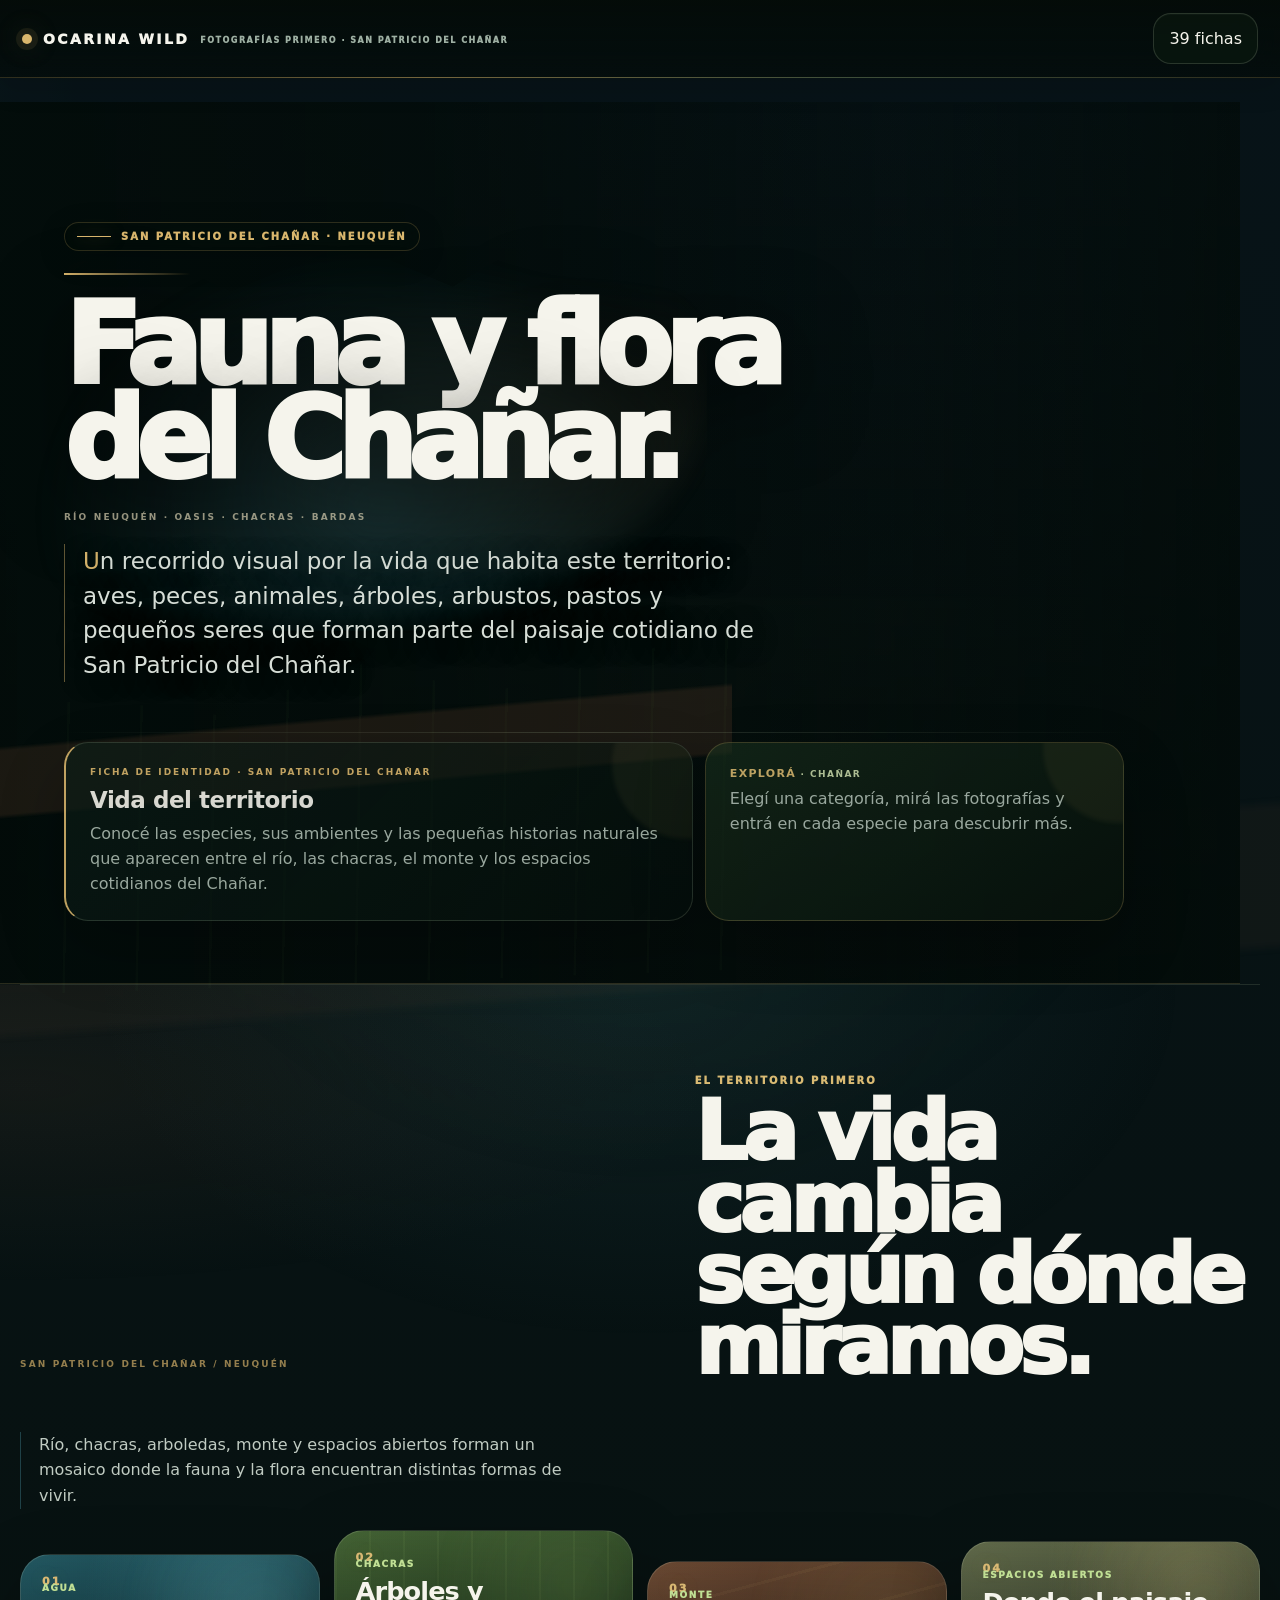
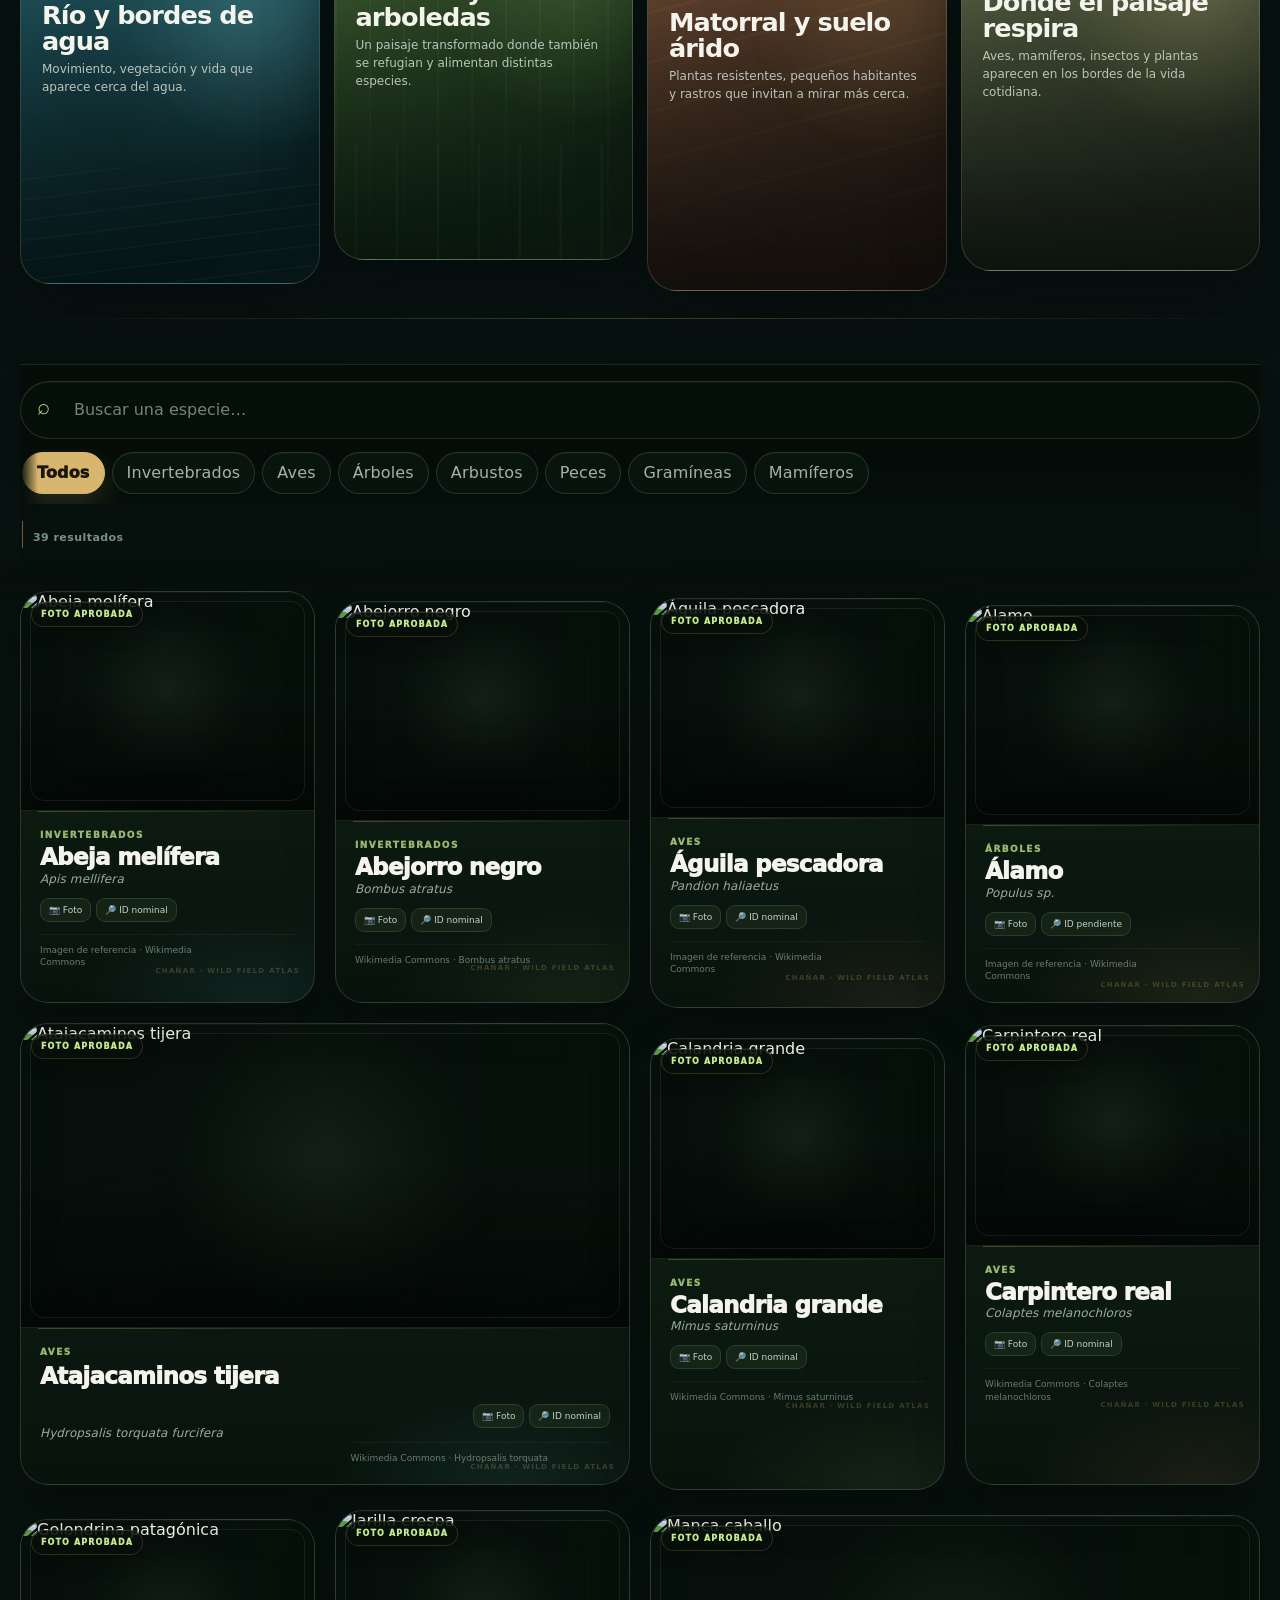
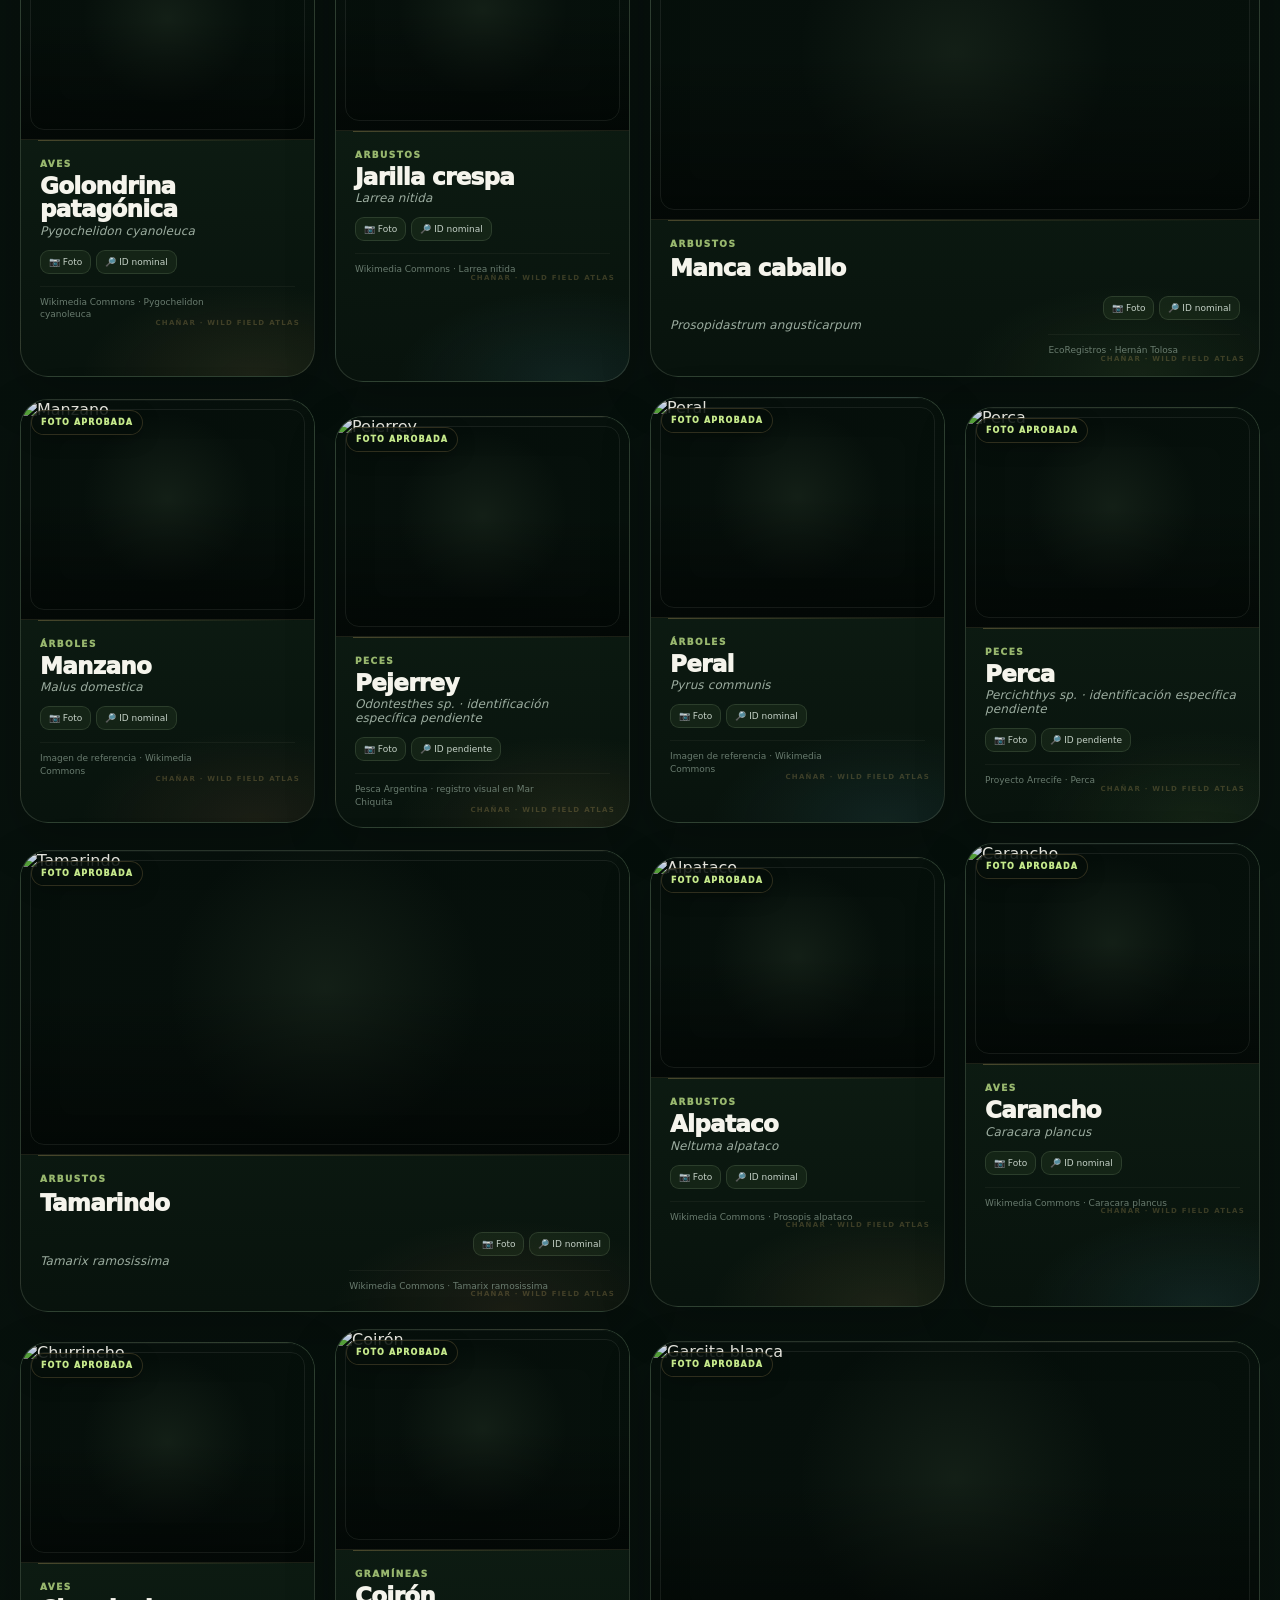
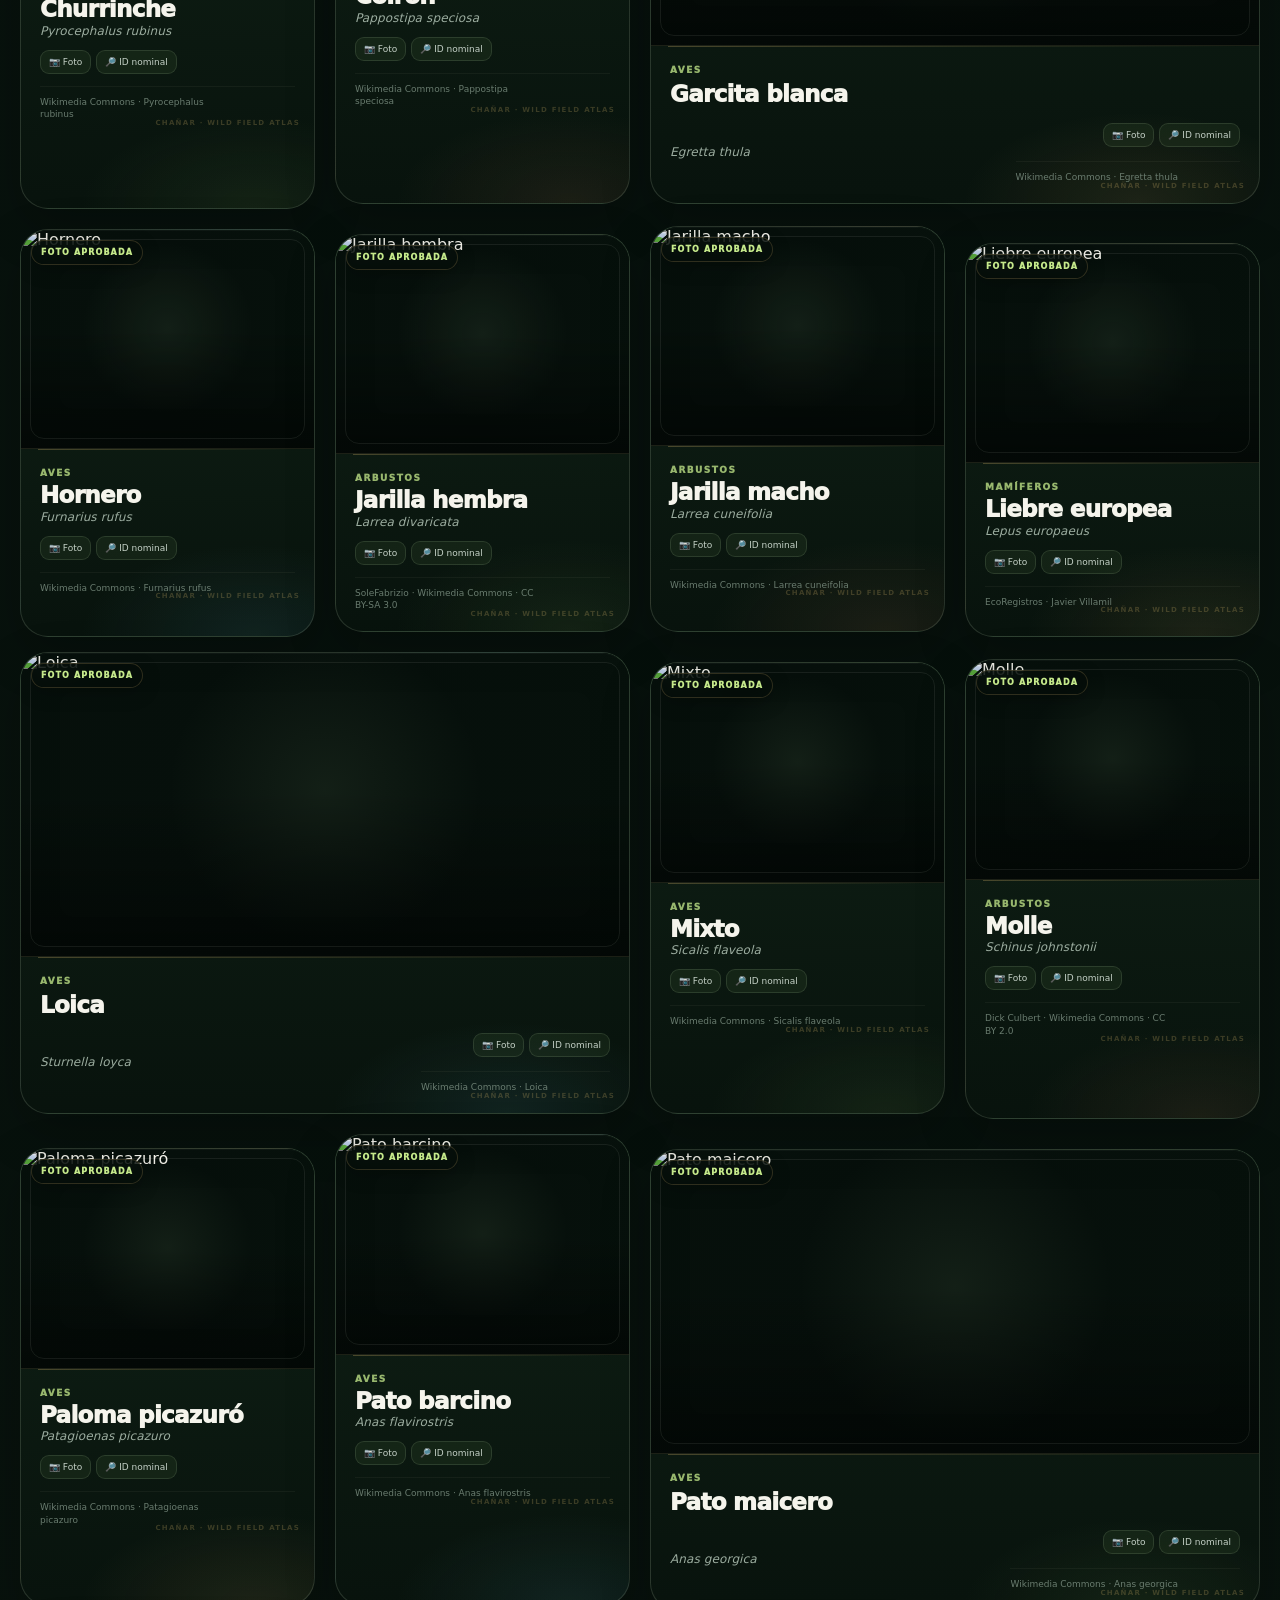
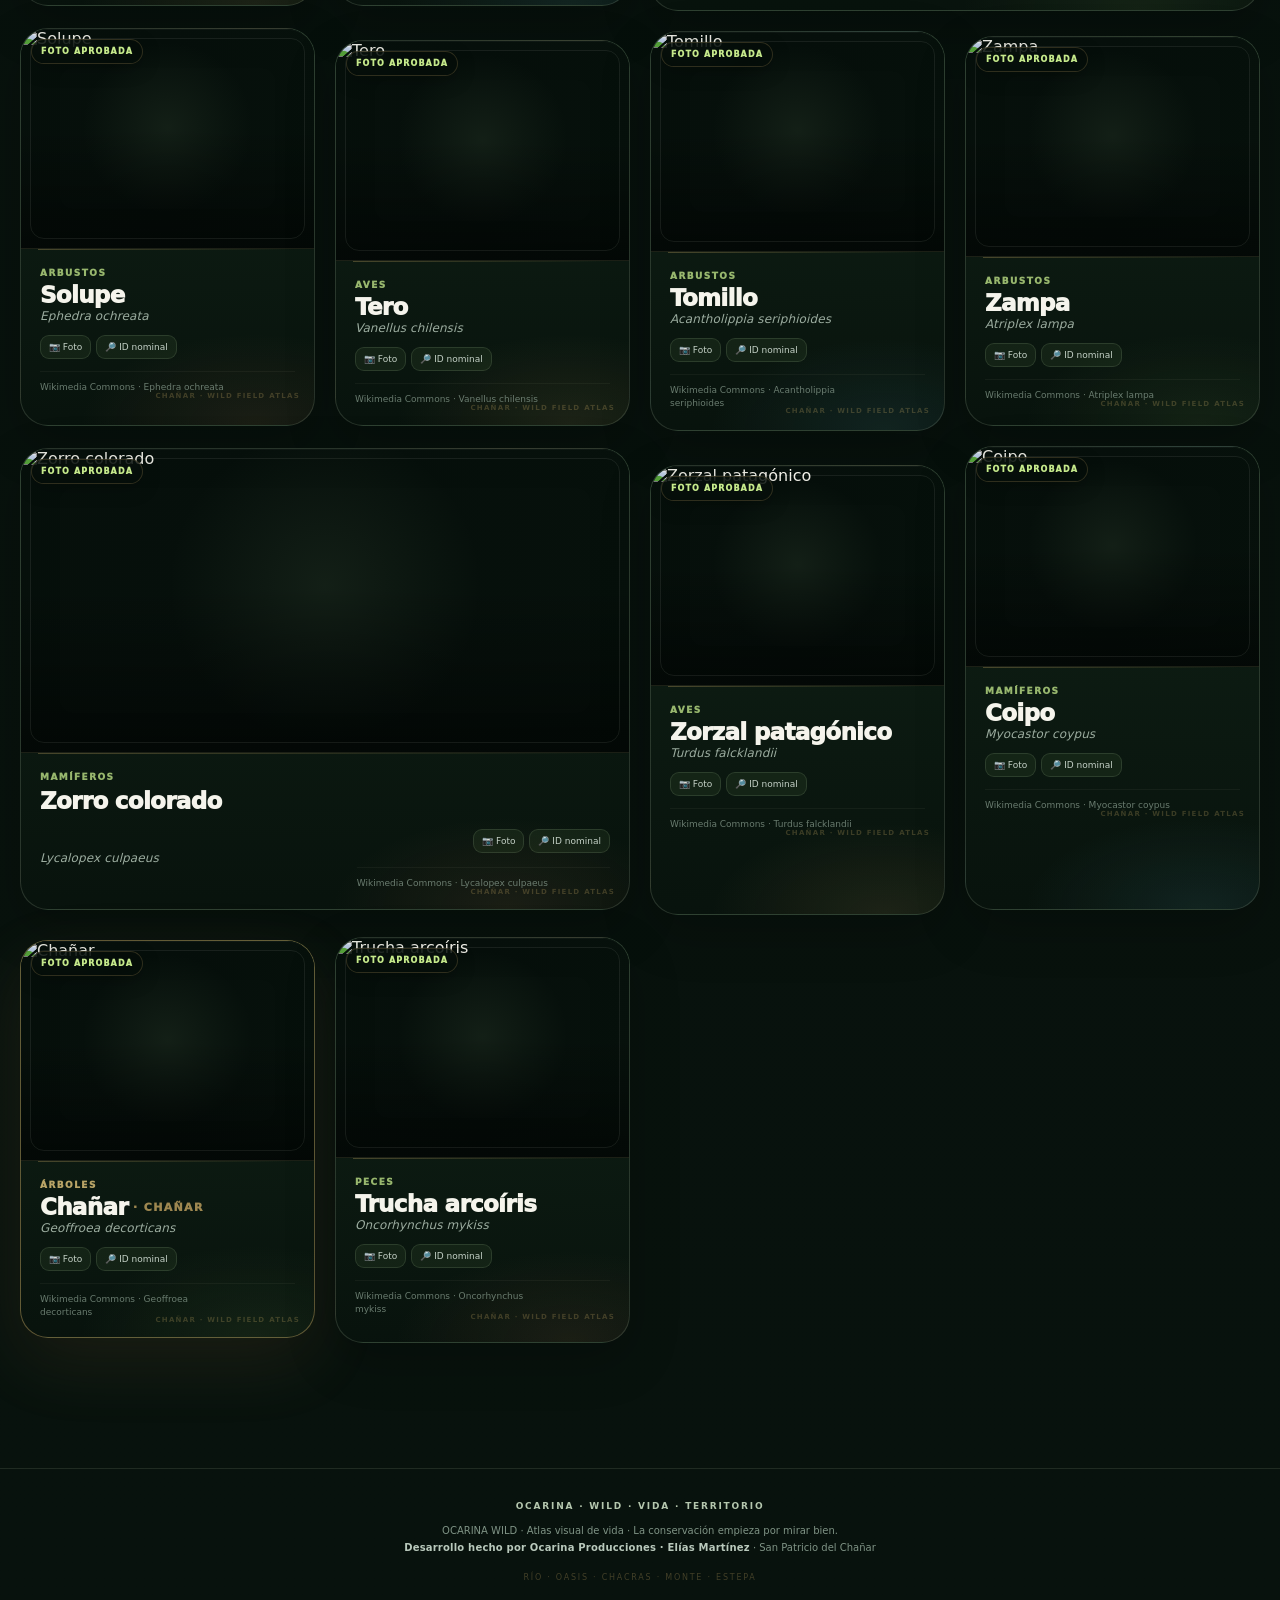
==== commit 079b306d: "OCARINA WILD: ampliar motor visual de experiencia territorial sin tocar estructura ni funcionalidad" ====
--- a/index.html
+++ b/index.html
@@ -1763,6 +1763,257 @@
  .search{min-height:54px}
 }
 
+
+/* =========================================================
+   CHAÑAR VISUAL ENGINE v3 · CSS ONLY
+   All visual direction is encoded in the existing rendering layer.
+   No DOM, data, JS, navigation or functionality changes.
+   ========================================================= */
+:root{
+ --wild-glow:rgba(183,223,120,.18);
+ --wild-gold:rgba(215,179,106,.34);
+ --wild-water:rgba(62,125,137,.24);
+ --wild-paper:rgba(237,230,202,.72);
+}
+
+/* atmospheric depth: sky / horizon / ground */
+main{position:relative;isolation:isolate}
+main:before{
+ content:"";
+ position:absolute;
+ z-index:-4;
+ left:-20vw;right:-20vw;top:0;height:760px;
+ pointer-events:none;
+ background:
+   radial-gradient(ellipse at 52% 10%,rgba(145,183,151,.13),transparent 38%),
+   radial-gradient(ellipse at 84% 42%,rgba(62,125,137,.13),transparent 30%),
+   radial-gradient(ellipse at 16% 54%,rgba(198,155,104,.10),transparent 28%);
+}
+main:after{
+ content:"";
+ position:absolute;
+ z-index:-5;
+ left:-20vw;right:-20vw;top:520px;height:900px;
+ pointer-events:none;
+ background:
+   linear-gradient(176deg,transparent 0 30%,rgba(100,70,49,.10) 31% 44%,transparent 45%),
+   radial-gradient(ellipse at 50% 5%,rgba(83,122,65,.10),transparent 45%);
+}
+
+/* navigation becomes a quiet field instrument */
+header{transition:background .35s ease,box-shadow .35s ease}
+.nav{min-height:58px}
+.brand:before{animation:wildPulse 4s ease-in-out infinite}
+@keyframes wildPulse{
+ 0%,100%{box-shadow:0 0 0 6px rgba(186,242,138,.07),0 0 18px rgba(186,242,138,.22)}
+ 50%{box-shadow:0 0 0 9px rgba(186,242,138,.035),0 0 30px rgba(186,242,138,.42)}
+}
+
+/* hero typography gets editorial rhythm */
+.hero .eyebrow{box-shadow:0 8px 30px rgba(0,0,0,.16)}
+.hero h1{max-width:960px}
+.hero h1 br{display:block}
+.hero p{font-weight:430}
+.hero p:first-letter{color:var(--sun)}
+.law{position:relative}
+.law:before{
+ content:"";
+ position:absolute;
+ left:0;right:0;top:-10px;height:1px;
+ background:linear-gradient(90deg,rgba(215,179,106,.28),transparent 72%);
+}
+
+/* territory cards: richer visual hierarchy without images */
+.territory-card{
+ isolation:isolate;
+}
+.territory-card .territory-mark{
+ font-variant-numeric:tabular-nums;
+ text-shadow:0 0 18px rgba(215,179,106,.18);
+}
+.territory-card h3,.territory-card p,.territory-card span,.territory-mark{position:relative;z-index:2}
+.territory-card:before{
+ animation:wildDrift 11s ease-in-out infinite alternate;
+}
+.territory-card:nth-child(2):before{animation-delay:-3s}
+.territory-card:nth-child(3):before{animation-delay:-6s}
+.territory-card:nth-child(4):before{animation-delay:-8s}
+@keyframes wildDrift{
+ from{transform:translate3d(-8px,4px,0) scale(.96)}
+ to{transform:translate3d(12px,-8px,0) scale(1.05)}
+}
+.territory-card.water:before{
+ background:radial-gradient(circle,rgba(117,205,214,.20),transparent 67%);
+}
+.territory-card.rural:before{
+ background:radial-gradient(circle,rgba(152,190,105,.18),transparent 67%);
+}
+.territory-card.wild:before{
+ background:radial-gradient(circle,rgba(215,179,106,.17),transparent 67%);
+}
+.territory-card.open:before{
+ background:radial-gradient(circle,rgba(221,211,156,.16),transparent 67%);
+}
+
+/* species atlas = photograph first, information second */
+.card{
+ transform-style:preserve-3d;
+}
+.card .photo{
+ border-bottom:1px solid rgba(215,179,106,.10);
+}
+.card .photo img{
+ transform-origin:center center;
+}
+.card:hover{
+ transform:translateY(-8px) rotateX(.35deg);
+}
+.card:focus-within{
+ outline:2px solid rgba(215,179,106,.46);
+ outline-offset:3px;
+}
+.photo-state.ok{
+ box-shadow:0 5px 20px rgba(0,0,0,.20);
+}
+.name{line-height:1.02}
+.sci{letter-spacing:.01em}
+.source{border-top:1px solid rgba(207,226,188,.07);padding-top:9px}
+
+/* filters feel tactile */
+.filter{
+ position:relative;
+ overflow:hidden;
+}
+.filter:after{
+ content:"";
+ position:absolute;
+ inset:0;
+ background:linear-gradient(100deg,transparent,rgba(255,255,255,.08),transparent);
+ transform:translateX(-120%);
+ transition:transform .55s ease;
+ pointer-events:none;
+}
+.filter:hover:after,.filter.active:after{transform:translateX(120%)}
+
+/* search gets a subtle exploration signal */
+.search::selection{background:rgba(215,179,106,.35)}
+.search:focus{
+ transform:translateY(-1px);
+}
+.controls .filters{
+ mask-image:linear-gradient(90deg,transparent,#000 18px,#000 calc(100% - 18px),transparent);
+}
+
+/* result marker */
+.results{
+ min-height:20px;
+ font-weight:650;
+}
+
+/* dialog as a large photographic field card */
+dialog{
+ transform-origin:center 30%;
+}
+dialog[open]{animation:wildDialogDeep .34s cubic-bezier(.2,.8,.2,1)}
+@keyframes wildDialogDeep{
+ from{opacity:0;transform:translateY(24px) scale(.975)}
+ to{opacity:1;transform:none}
+}
+.modal-photo{
+ min-height:260px;
+}
+.modal-body h2 + .modal-sci{
+ margin-bottom:10px;
+}
+.evidence div{
+ transition:transform .22s ease,border-color .22s ease,background .22s ease;
+}
+.evidence div:hover{
+ transform:translateY(-2px);
+ border-color:rgba(215,179,106,.28);
+ background:rgba(23,49,32,.86);
+}
+.experience b{color:#dfe7df}
+.experience div:first-child b{color:var(--sun)}
+
+/* footer becomes the quiet closing frame */
+footer{
+ margin-top:50px;
+ position:relative;
+ overflow:hidden;
+}
+footer:before{font-size:9px}
+footer strong{letter-spacing:.02em}
+
+/* visual loading safety: images remain dominant and never collapse */
+.photo img,.modal-photo{
+ background:
+   radial-gradient(circle at 50% 45%,rgba(113,148,105,.12),transparent 45%),
+   #07100c;
+}
+
+/* desktop: composed asymmetry */
+@media(min-width:1100px){
+ .hero .law{max-width:1060px}
+ .territory-heading{grid-template-columns:1.05fr .95fr}
+ .grid{grid-auto-flow:row dense}
+ .card:nth-child(4n+1){margin-top:0}
+ .card:nth-child(4n+2){margin-top:10px}
+ .card:nth-child(4n+3){margin-top:2px}
+ .card:nth-child(4n){margin-top:14px}
+ .card:nth-child(4n+2):hover,.card:nth-child(4n):hover{transform:translateY(2px)}
+}
+
+/* tablet: preserve density without shrinking photography */
+@media(max-width:1050px) and (min-width:701px){
+ .hero{min-height:650px}
+ .territory-card{min-height:270px}
+ .card .name{font-size:20px}
+}
+
+/* mobile: cinematic but calm */
+@media(max-width:700px){
+ body:after{opacity:.7}
+ main:before{height:700px}
+ .hero{
+   border-bottom-color:rgba(215,179,106,.14);
+   box-shadow:0 30px 70px rgba(0,0,0,.16);
+ }
+ .hero h1{
+   letter-spacing:-.07em;
+   text-shadow:0 14px 50px rgba(0,0,0,.58);
+ }
+ .hero p{font-size:16px;line-height:1.58}
+ .law{gap:9px}
+ .law-main,.law-side{box-shadow:0 18px 40px rgba(0,0,0,.22)}
+ .territory-heading h2{font-size:clamp(39px,11vw,58px)}
+ .territory-card{
+   border-radius:24px;
+   box-shadow:0 18px 45px rgba(0,0,0,.23);
+ }
+ .card{border-radius:23px}
+ .card:hover{transform:translateY(-4px)}
+ .body{padding:14px}
+ .name{font-size:19px}
+}
+
+/* very small screens: no visual overload */
+@media(max-width:450px){
+ .hero .eyebrow{font-size:9px}
+ .hero h1:after{font-size:8px;letter-spacing:.17em}
+ .territory-heading p{font-size:14px}
+ .territory-card h3{font-size:21px}
+ .territory-card p{font-size:11px}
+ .grid{gap:11px}
+ .photo{aspect-ratio:16/10}
+}
+
+/* user preference / accessibility */
+@media(prefers-reduced-motion:reduce){
+ .brand:before,.territory-card:before{animation:none!important}
+ .card:hover,.filter:hover,.search:focus{transform:none!important}
+}
+
 </style>
 </head>
 <body>
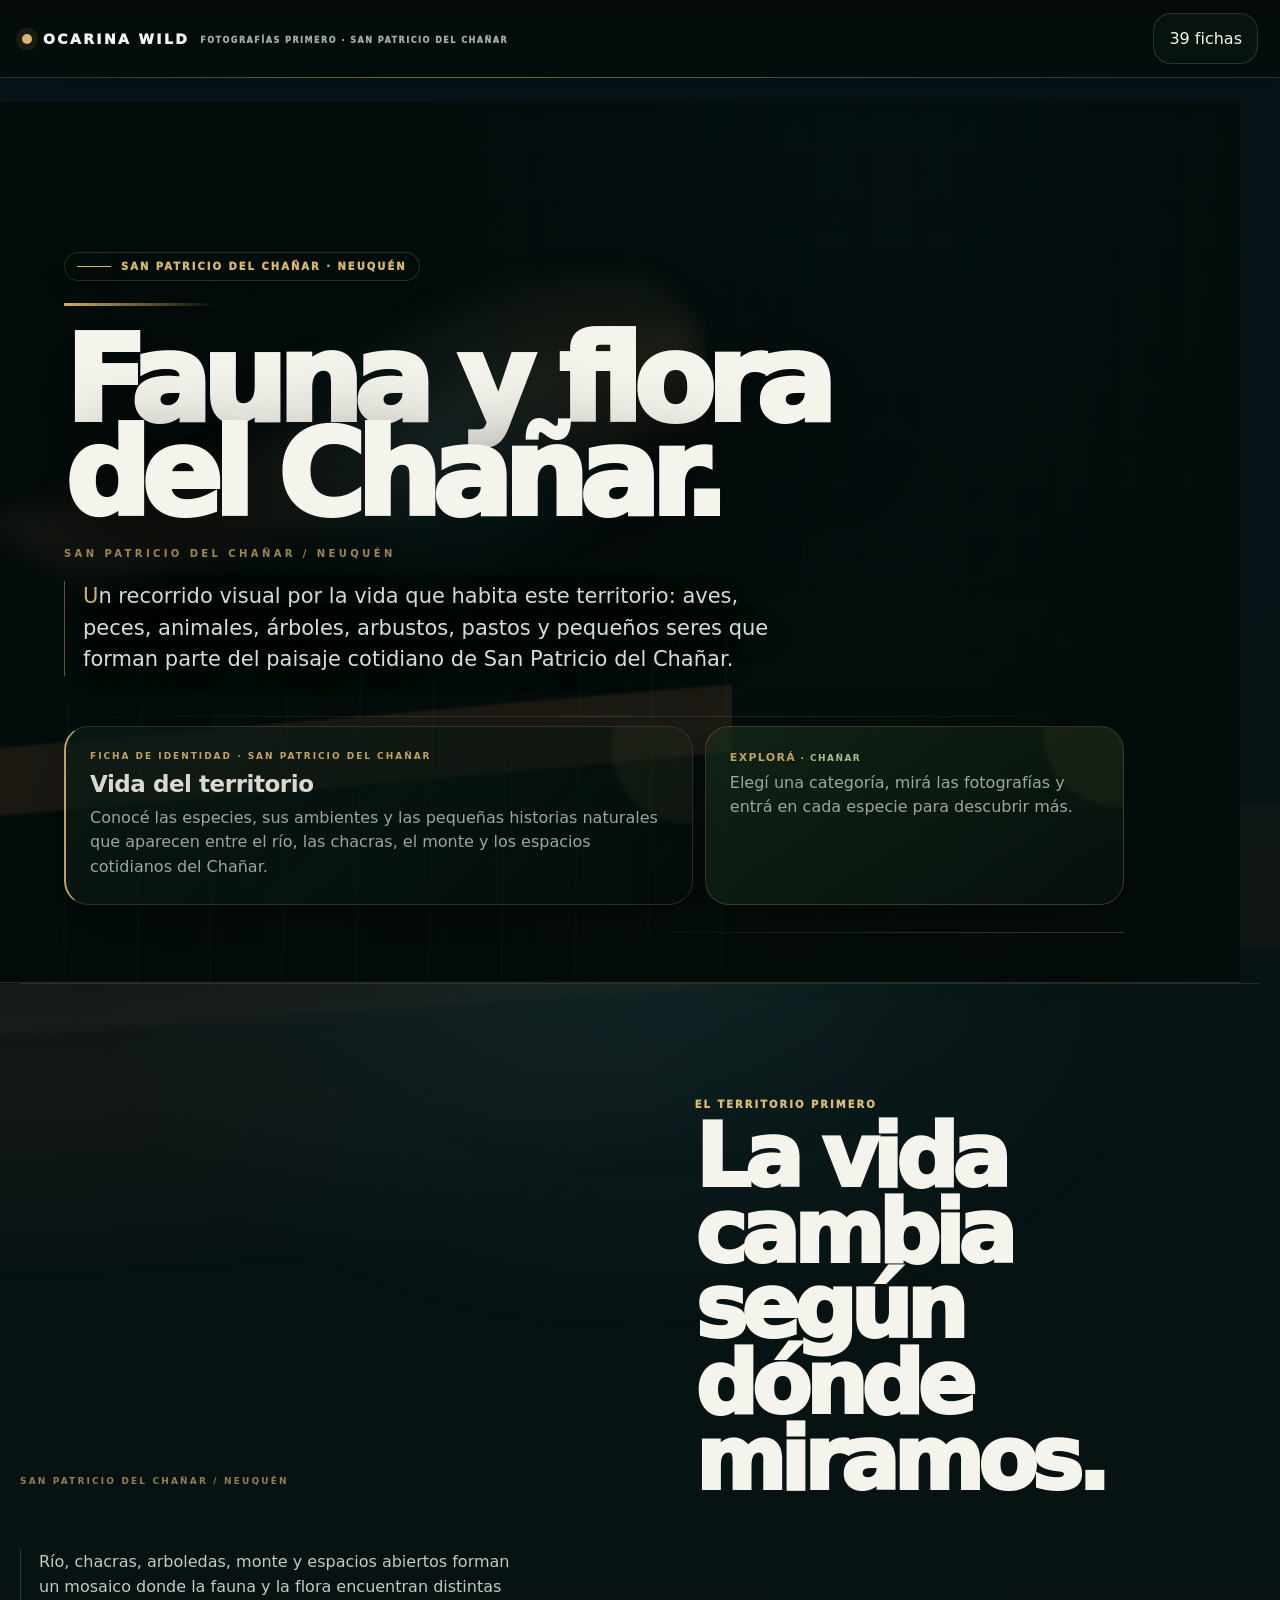
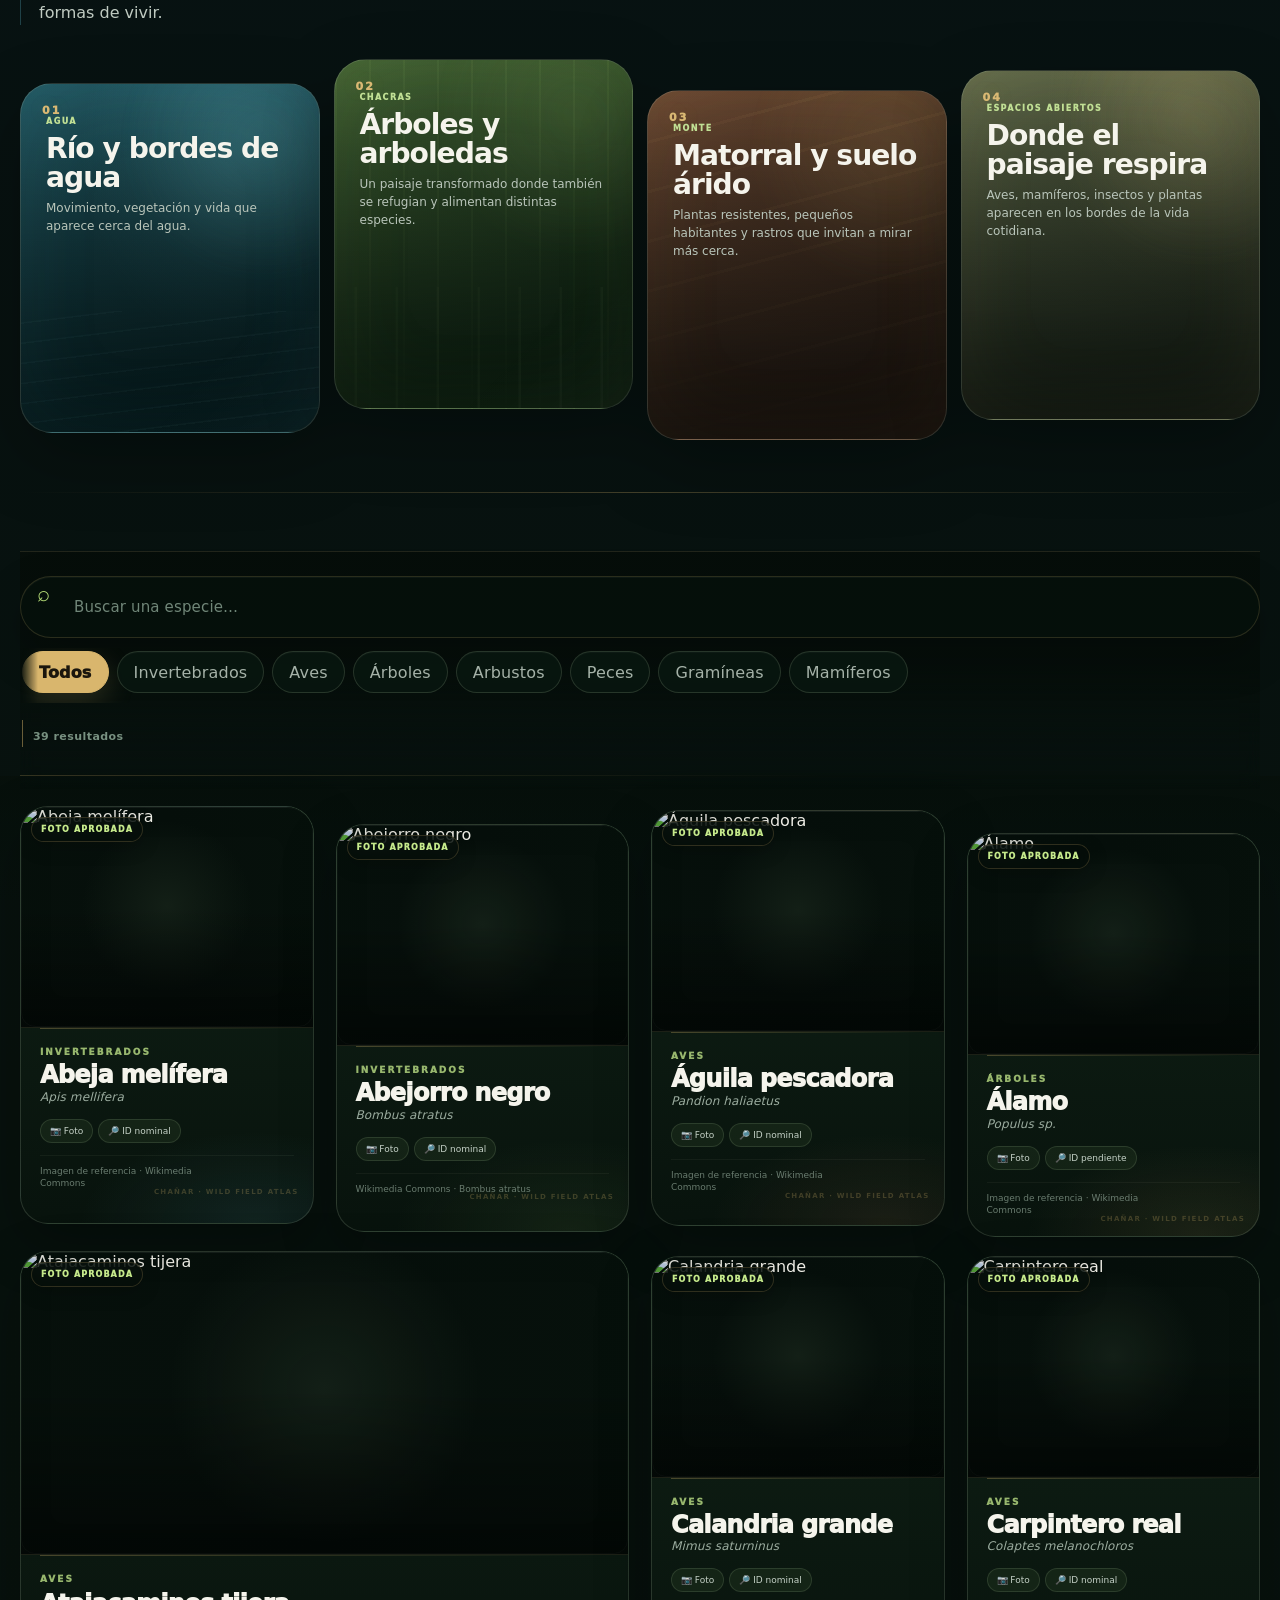
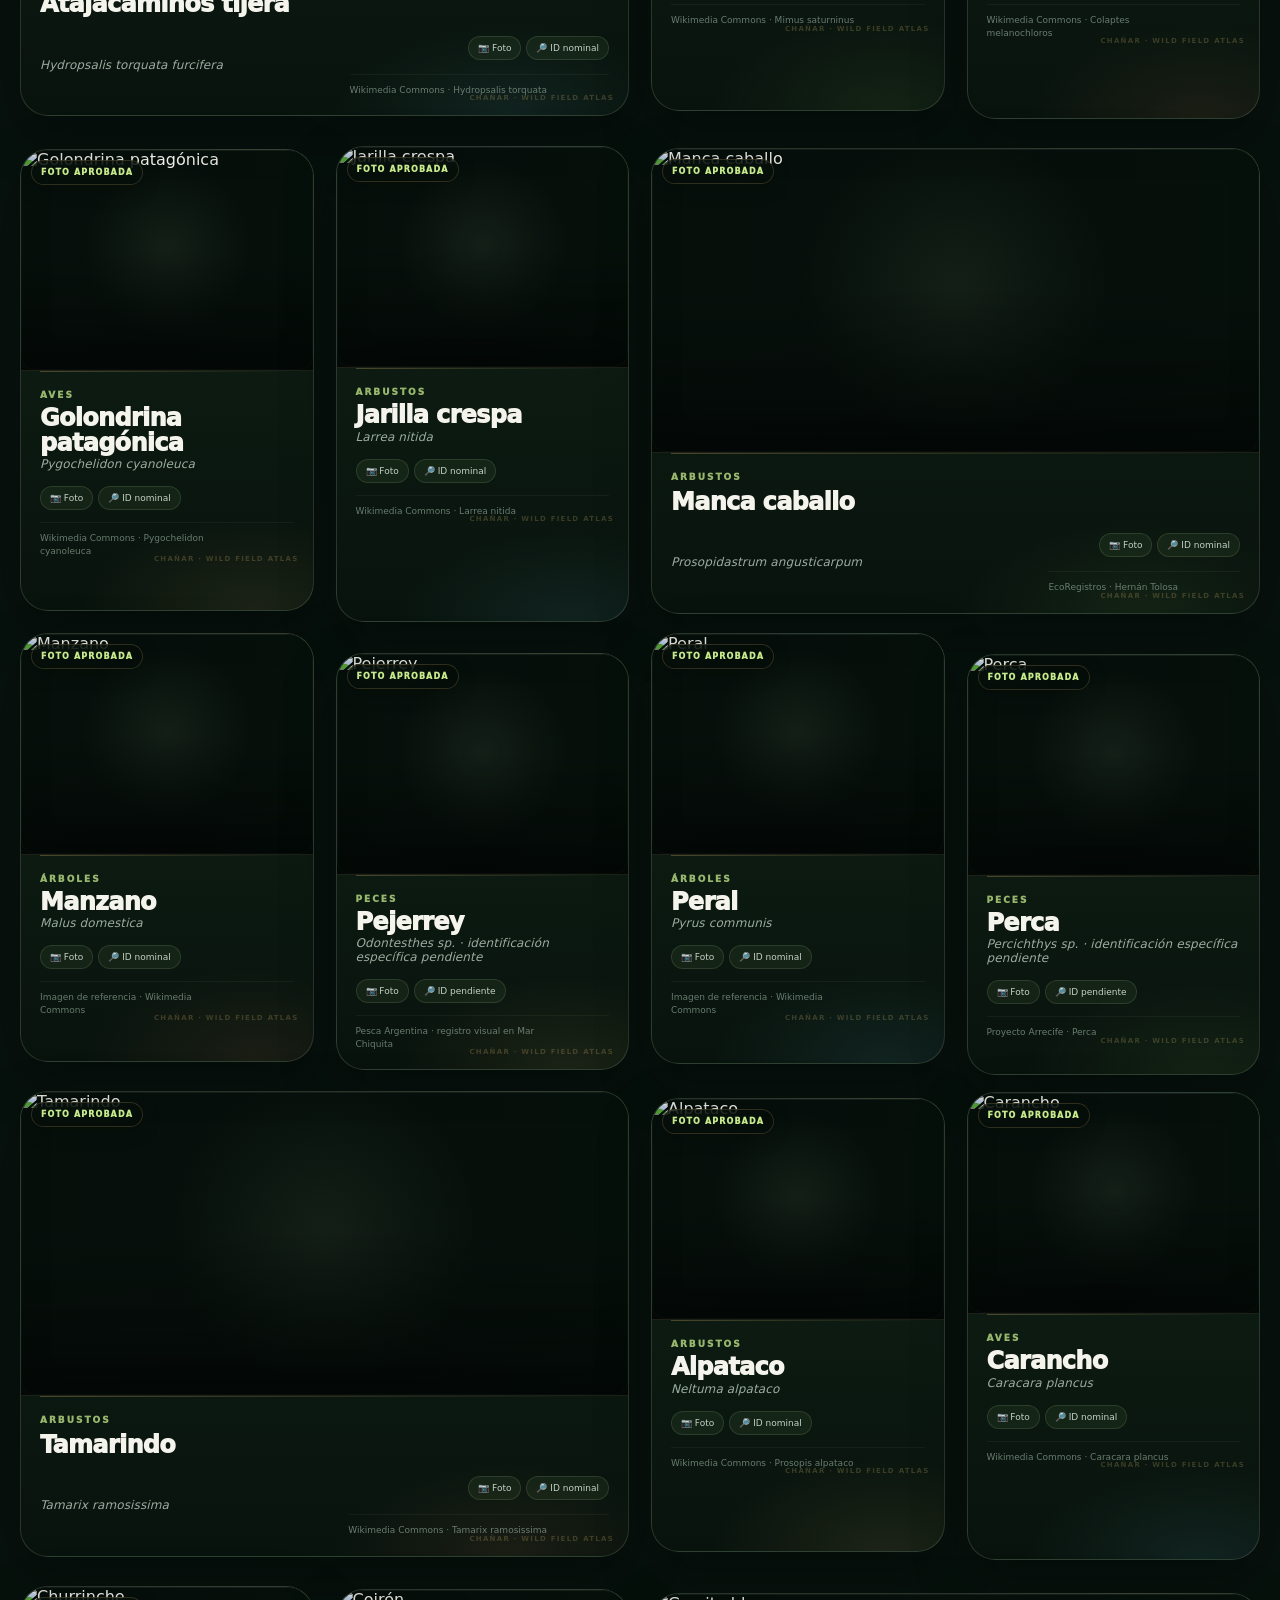
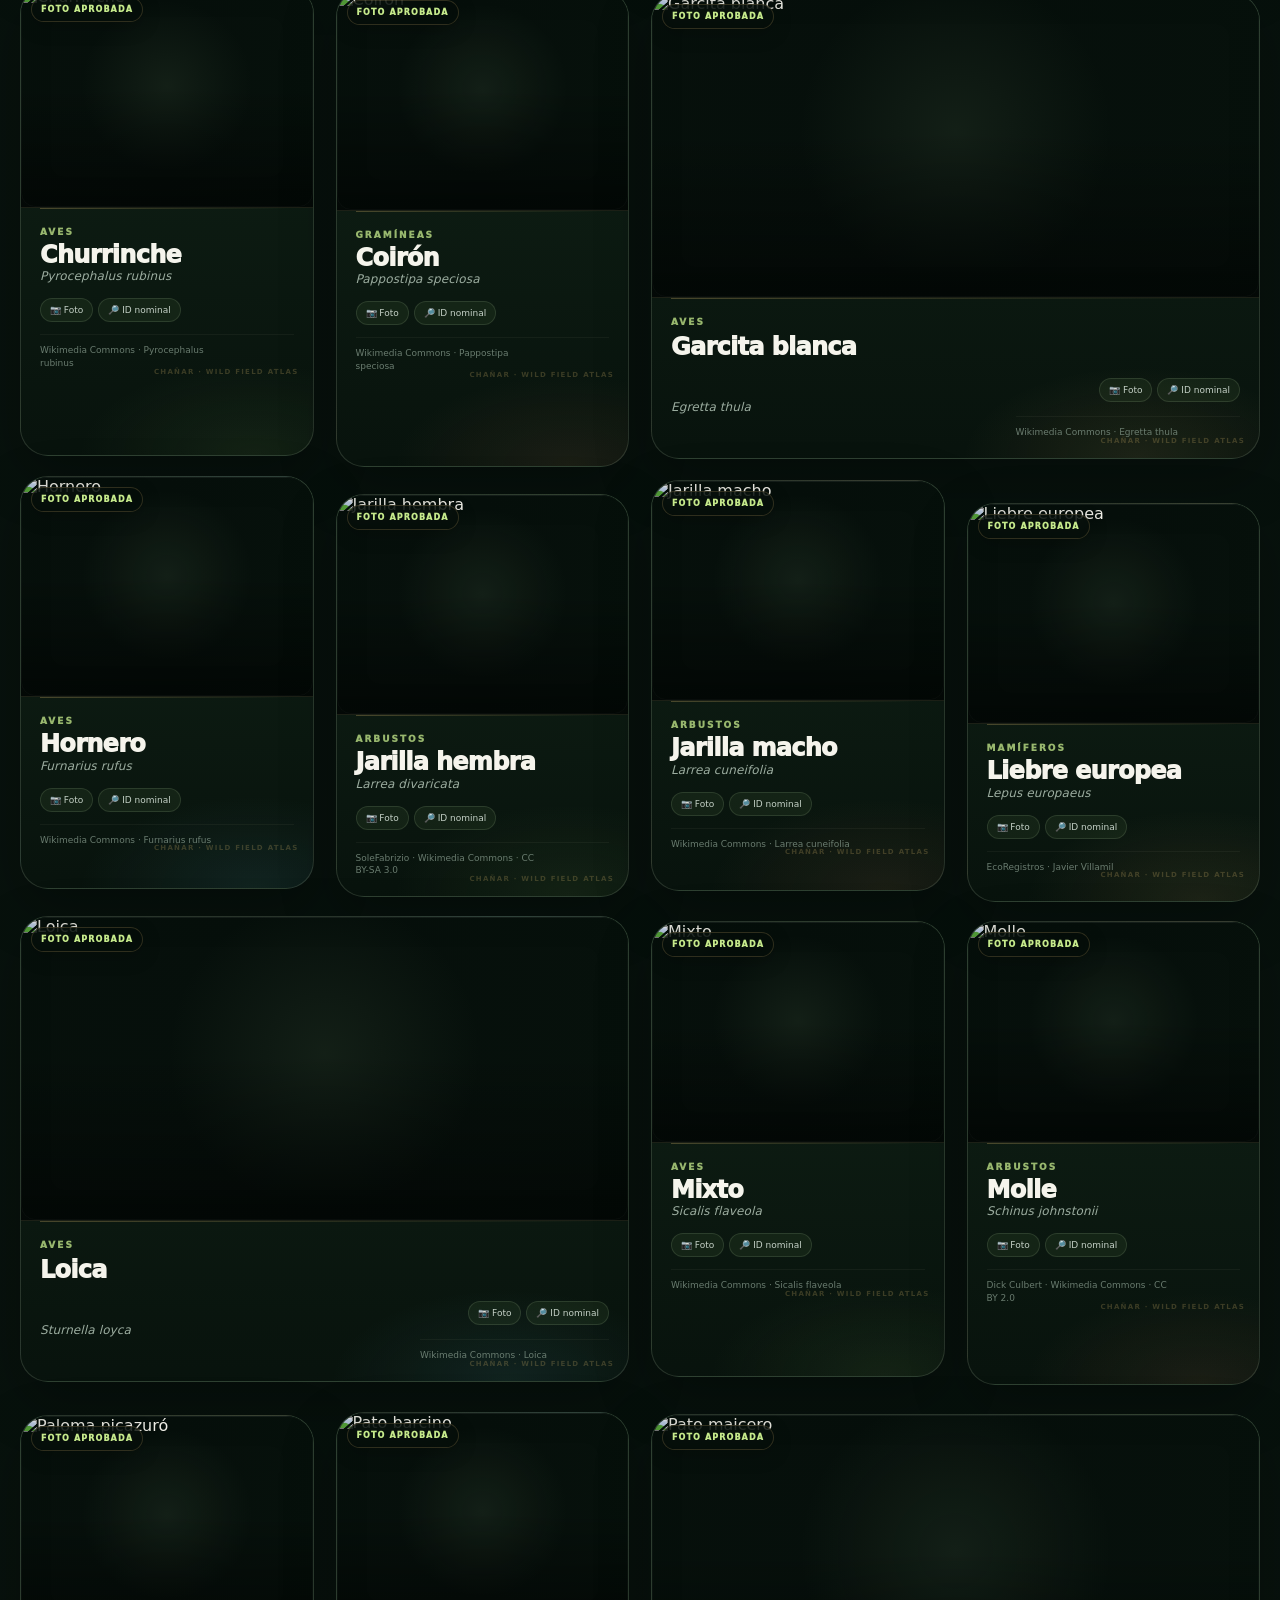
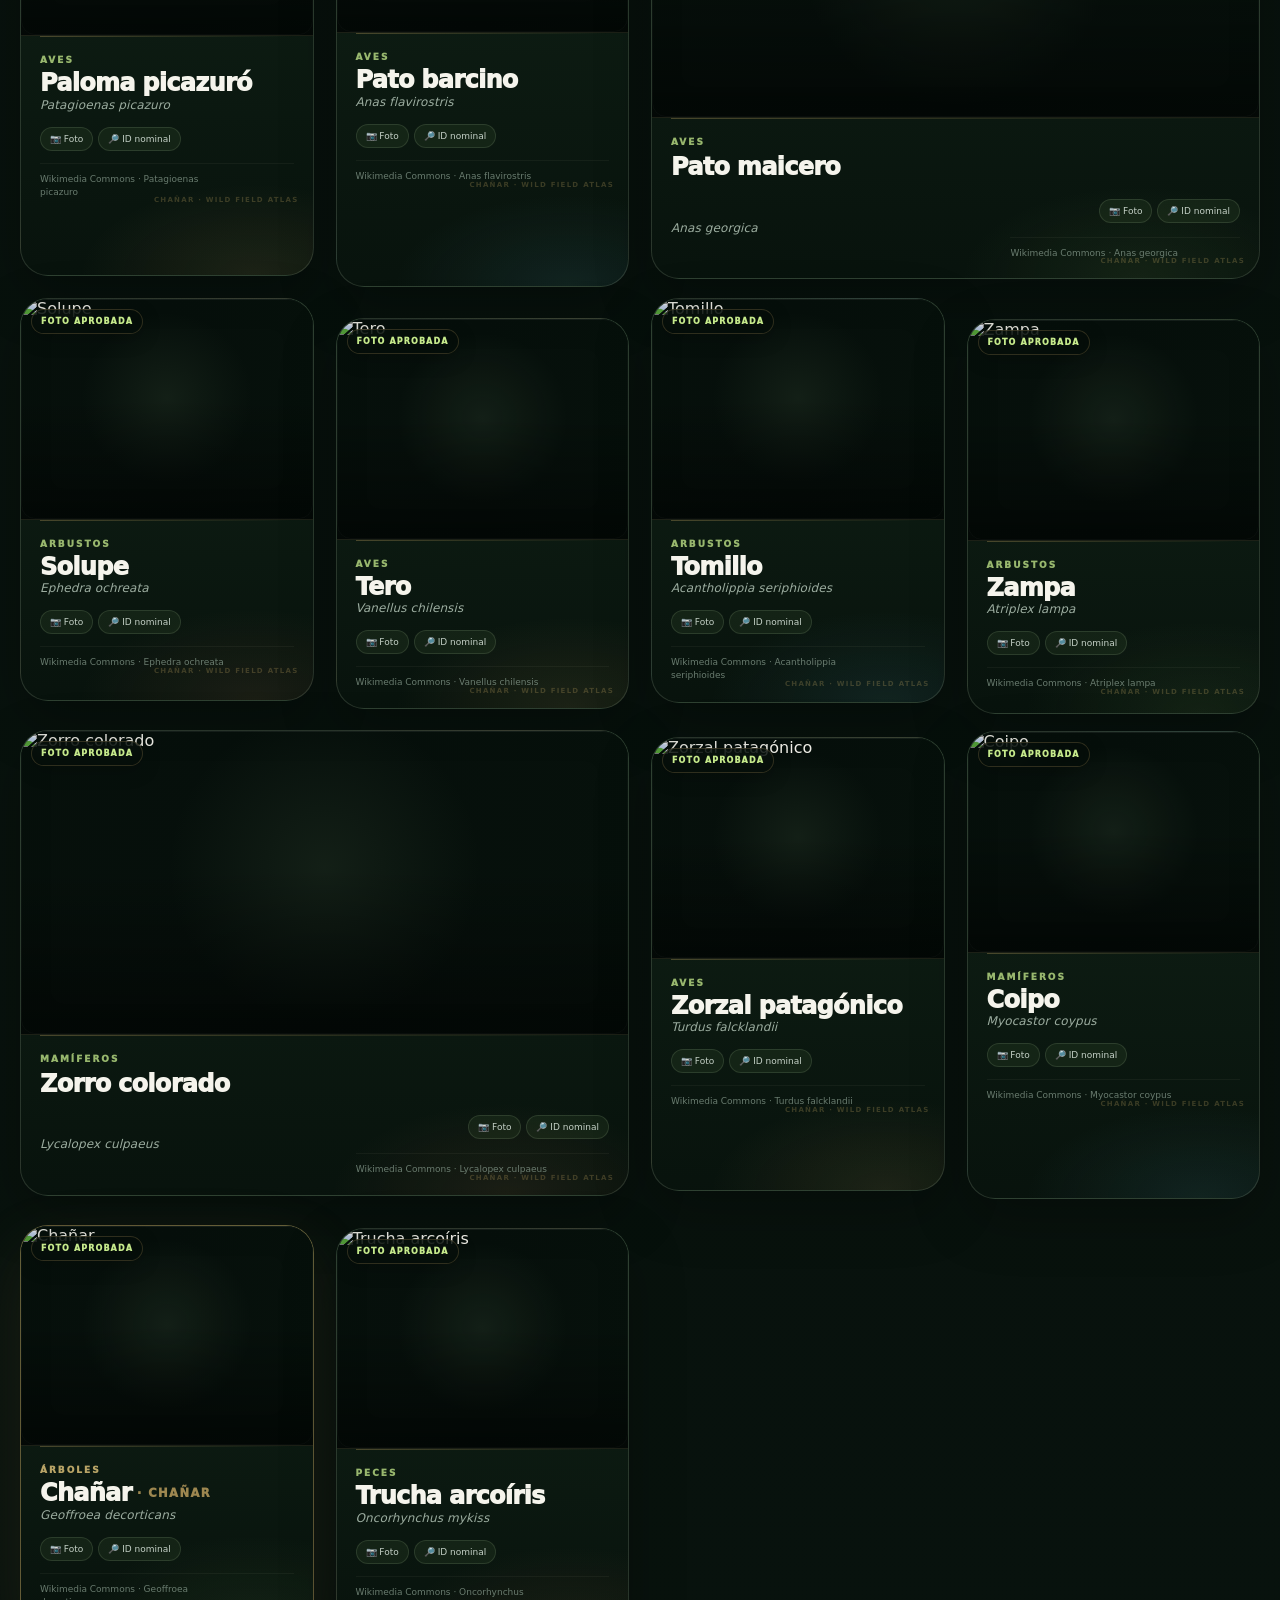
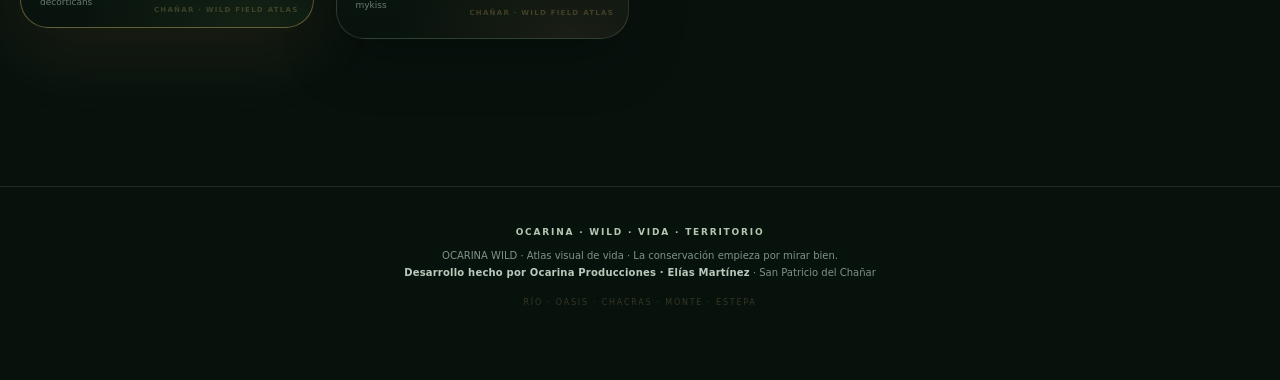
==== commit 6ea53c16: "OCARINA WILD: profundizar diseño cinematográfico y atlas territorial" ====
--- a/index.html
+++ b/index.html
@@ -2014,6 +2014,355 @@
  .card:hover,.filter:hover,.search:focus{transform:none!important}
 }
 
+
+/* =========================================================
+   OCARINA WILD · TERRITORY CINEMA v4
+   Visual-only. Existing DOM / JS / data remain untouched.
+   ========================================================= */
+
+/* Global visual language: natural history editorial + local landscape */
+::selection{background:rgba(215,179,106,.28);color:#fff}
+:focus-visible{outline:2px solid rgba(215,179,106,.7);outline-offset:4px}
+
+.hero{
+  min-height:820px;
+  justify-content:center;
+  padding-top:150px;
+  padding-bottom:85px;
+}
+.hero:after{
+  opacity:.95;
+  background:
+    radial-gradient(ellipse at 66% 63%,rgba(67,137,148,.24),transparent 31%),
+    radial-gradient(ellipse at 88% 42%,rgba(215,179,106,.12),transparent 25%),
+    linear-gradient(165deg,transparent 0 55%,rgba(86,58,42,.18) 56% 70%,transparent 71%);
+}
+.hero h1{
+  font-size:clamp(58px,9.3vw,132px);
+  max-width:1040px;
+  line-height:.79;
+  text-wrap:balance;
+}
+.hero h1:before{
+  width:clamp(75px,12vw,170px);
+  height:3px;
+  margin-bottom:28px;
+}
+.hero h1:after{
+  content:"SAN PATRICIO DEL CHAÑAR  /  NEUQUÉN";
+  color:rgba(215,179,106,.72);
+  font-size:10px;
+  letter-spacing:.34em;
+  font-weight:800;
+}
+.hero p{
+  max-width:720px;
+  font-size:clamp(17px,1.7vw,21px);
+}
+.hero .law{
+  margin-top:20px;
+}
+
+/* A quiet horizon line creates a sense of place */
+.hero .law:after{
+  content:"";
+  position:absolute;
+  right:0;
+  bottom:-28px;
+  width:min(42vw,520px);
+  height:1px;
+  background:linear-gradient(90deg,transparent,rgba(62,125,137,.35),rgba(215,179,106,.3));
+}
+
+/* Territory section becomes a transition from landscape to atlas */
+.territory-showcase{
+  padding-top:115px;
+  padding-bottom:80px;
+}
+.territory-heading{
+  margin-bottom:38px;
+}
+.territory-heading h2{
+  font-size:clamp(42px,6.8vw,88px);
+  letter-spacing:-.07em;
+}
+.territory-heading p{
+  max-width:500px;
+  font-size:16px;
+}
+.territory-grid{
+  gap:14px;
+}
+.territory-card{
+  min-height:350px;
+  padding:25px;
+  border-radius:32px;
+  overflow:hidden;
+}
+.territory-card .territory-mark{
+  font-size:11px;
+}
+.territory-card span{
+  font-size:8px;
+}
+.territory-card h3{
+  font-size:clamp(23px,2.2vw,31px);
+  max-width:260px;
+}
+.territory-card p{
+  max-width:270px;
+  font-size:12px;
+}
+.territory-card:after{
+  opacity:.8;
+}
+
+/* Each environment gets a distinct visual "weather" */
+.territory-card.water{
+  box-shadow:inset 0 0 90px rgba(72,170,185,.08),0 25px 70px rgba(0,0,0,.28);
+}
+.territory-card.rural{
+  box-shadow:inset 0 0 90px rgba(131,170,81,.08),0 25px 70px rgba(0,0,0,.28);
+}
+.territory-card.wild{
+  box-shadow:inset 0 0 90px rgba(195,142,88,.07),0 25px 70px rgba(0,0,0,.28);
+}
+.territory-card.open{
+  box-shadow:inset 0 0 90px rgba(220,199,132,.07),0 25px 70px rgba(0,0,0,.28);
+}
+
+/* Atlas entrance: visual pause before data */
+.controls{
+  margin-top:58px;
+  padding-top:24px;
+}
+.controls:after{
+  content:"";
+  display:block;
+  width:100%;
+  height:1px;
+  margin-top:5px;
+  background:linear-gradient(90deg,rgba(215,179,106,.22),transparent 65%);
+}
+.search{
+  min-height:62px;
+  font-size:15px;
+  letter-spacing:.01em;
+}
+.filters{
+  gap:8px;
+}
+.filter{
+  padding-inline:16px;
+  border-radius:999px;
+}
+
+/* Cards become little photographic portals */
+.grid{
+  gap:22px;
+}
+.card{
+  border-radius:28px;
+  box-shadow:0 20px 55px rgba(0,0,0,.25);
+}
+.card:hover{
+  box-shadow:0 35px 90px rgba(0,0,0,.43);
+}
+.photo{
+  aspect-ratio:1.32/1;
+}
+.photo:before{
+  content:"";
+  position:absolute;
+  inset:0;
+  z-index:1;
+  pointer-events:none;
+  border:1px solid rgba(255,255,255,.05);
+}
+.photo img{
+  transition:transform .8s cubic-bezier(.16,.84,.24,1),filter .5s ease;
+}
+.card:hover .photo img{
+  transform:scale(1.09);
+}
+.body{
+  padding:19px;
+}
+.body:before{
+  left:19px;right:19px;
+}
+.tag{
+  letter-spacing:.22em;
+}
+.name{
+  font-size:clamp(20px,2vw,24px);
+}
+.chips{
+  margin-top:15px;
+}
+.chips span{
+  border-radius:999px;
+  padding:6px 9px;
+}
+.source{
+  font-size:9px;
+}
+
+/* stagger becomes more organic */
+@media(min-width:1100px){
+  .grid .card:nth-child(5n+1){transform:translateY(0)}
+  .grid .card:nth-child(5n+2){transform:translateY(8px)}
+  .grid .card:nth-child(5n+3){transform:translateY(2px)}
+  .grid .card:nth-child(5n+4){transform:translateY(13px)}
+  .grid .card:nth-child(5n){transform:translateY(5px)}
+  .grid .card:nth-child(5n+1):hover,
+  .grid .card:nth-child(5n+2):hover,
+  .grid .card:nth-child(5n+3):hover,
+  .grid .card:nth-child(5n+4):hover,
+  .grid .card:nth-child(5n):hover{transform:translateY(-6px) scale(1.012)}
+}
+
+/* Modal becomes a full editorial specimen */
+dialog{
+  width:min(1120px,calc(100% - 24px));
+  border-radius:36px;
+}
+.modal-photo{
+  max-height:67vh;
+  min-height:300px;
+}
+.modal-body{
+  padding:34px;
+}
+.modal-body h2{
+  font-size:clamp(40px,6vw,70px);
+}
+.modal-body:before{
+  content:"OCARINA WILD  ·  ESPECIMEN DEL TERRITORIO";
+  display:block;
+  font-size:8px;
+  letter-spacing:.24em;
+  color:rgba(215,179,106,.56);
+  margin-bottom:13px;
+}
+.evidence{
+  gap:10px;
+}
+.evidence div{
+  min-height:76px;
+}
+.experience{
+  margin-top:25px;
+}
+.experience div{
+  padding-top:15px;
+}
+.source-line{
+  border-top:1px solid rgba(207,226,188,.07);
+  padding-top:10px;
+}
+
+/* Footer closes the journey like a field notebook */
+footer{
+  margin-top:80px;
+  padding-top:38px;
+  padding-bottom:70px;
+}
+footer:after{
+  opacity:.8;
+}
+
+/* Mobile cinematic composition */
+@media(max-width:700px){
+  .hero{
+    min-height:700px;
+    padding-top:90px;
+    padding-bottom:60px;
+  }
+  .hero h1{
+    font-size:clamp(54px,15vw,78px);
+  }
+  .hero h1:after{
+    font-size:8px;
+    letter-spacing:.22em;
+  }
+  .territory-showcase{
+    padding-top:80px;
+    padding-bottom:55px;
+  }
+  .territory-heading{
+    margin-bottom:25px;
+  }
+  .territory-grid{
+    gap:10px;
+  }
+  .territory-card{
+    min-height:245px;
+    padding:20px;
+    border-radius:26px;
+  }
+  .controls{
+    margin-top:35px;
+  }
+  .search{
+    min-height:57px;
+  }
+  .grid{
+    gap:12px;
+  }
+  .card{
+    border-radius:24px;
+  }
+  .photo{
+    aspect-ratio:1.35/1;
+  }
+  .body{
+    padding:15px;
+  }
+  dialog{
+    width:calc(100% - 12px);
+    border-radius:27px;
+  }
+  .modal-body{
+    padding:22px;
+  }
+}
+@media(max-width:450px){
+  .hero{
+    min-height:650px;
+    padding-top:72px;
+  }
+  .hero h1{
+    font-size:54px;
+  }
+  .territory-showcase{
+    padding-top:62px;
+  }
+  .territory-card{
+    min-height:195px;
+  }
+  .territory-card h3{
+    font-size:22px;
+  }
+  .territory-card p{
+    font-size:11px;
+  }
+  .search{
+    min-height:54px;
+  }
+  .modal-photo{
+    min-height:220px;
+    max-height:50vh;
+  }
+  .modal-body h2{
+    font-size:36px;
+  }
+}
+@media(prefers-reduced-motion:reduce){
+  .territory-card:before,.brand:before{animation:none!important}
+  .photo img{transition:none!important}
+}
+
 </style>
 </head>
 <body>
